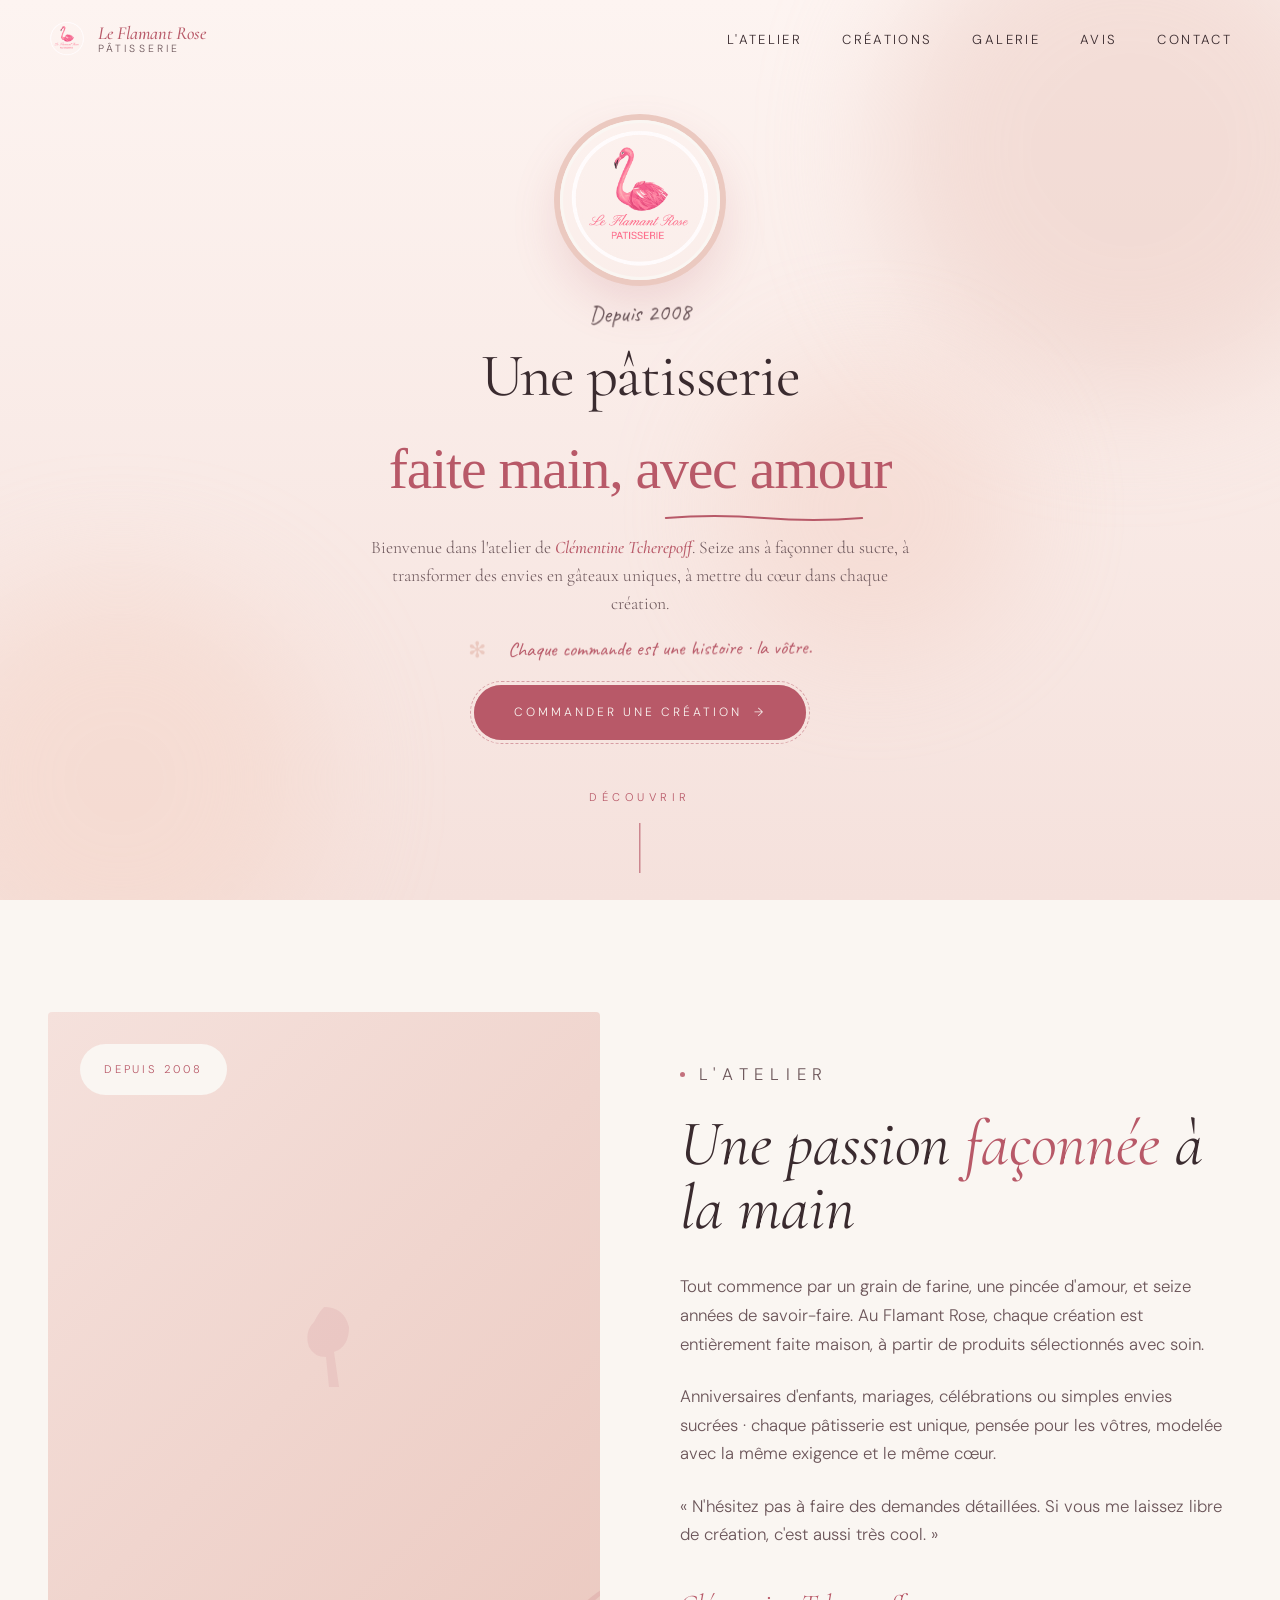
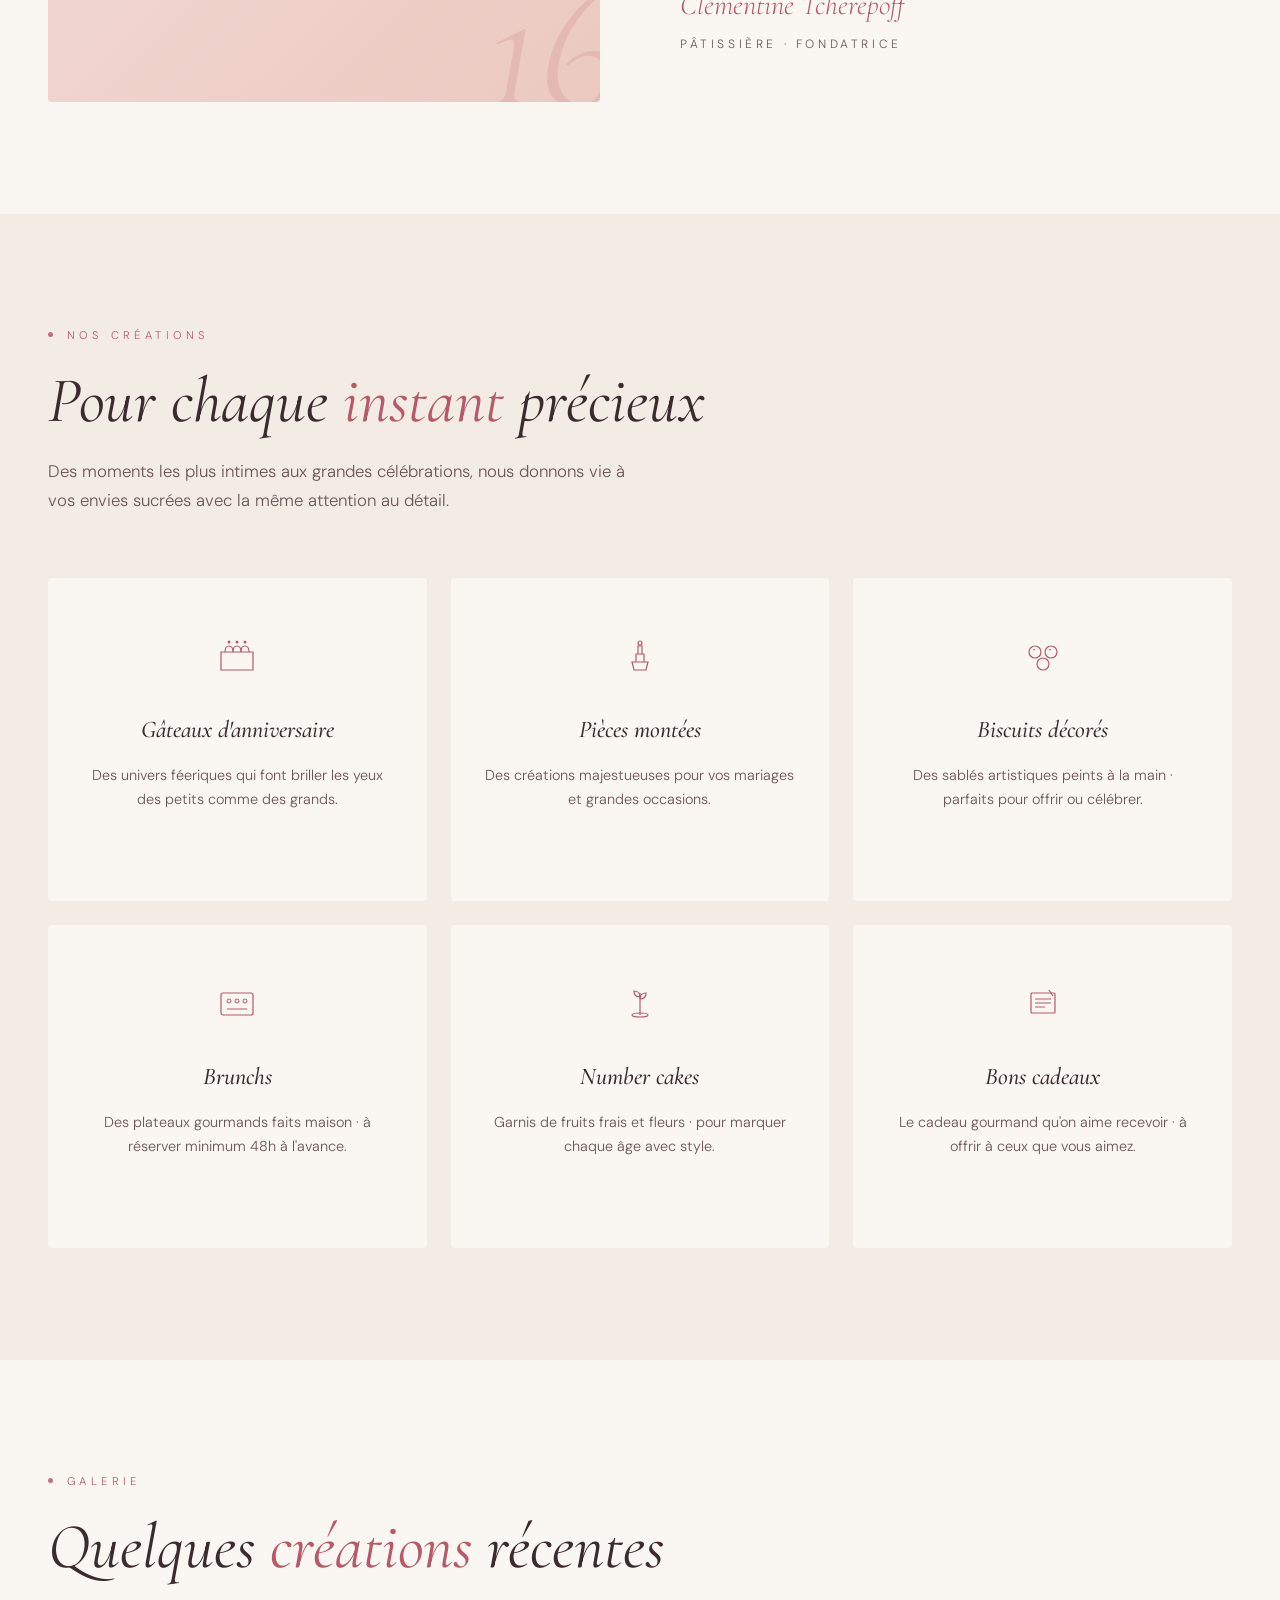
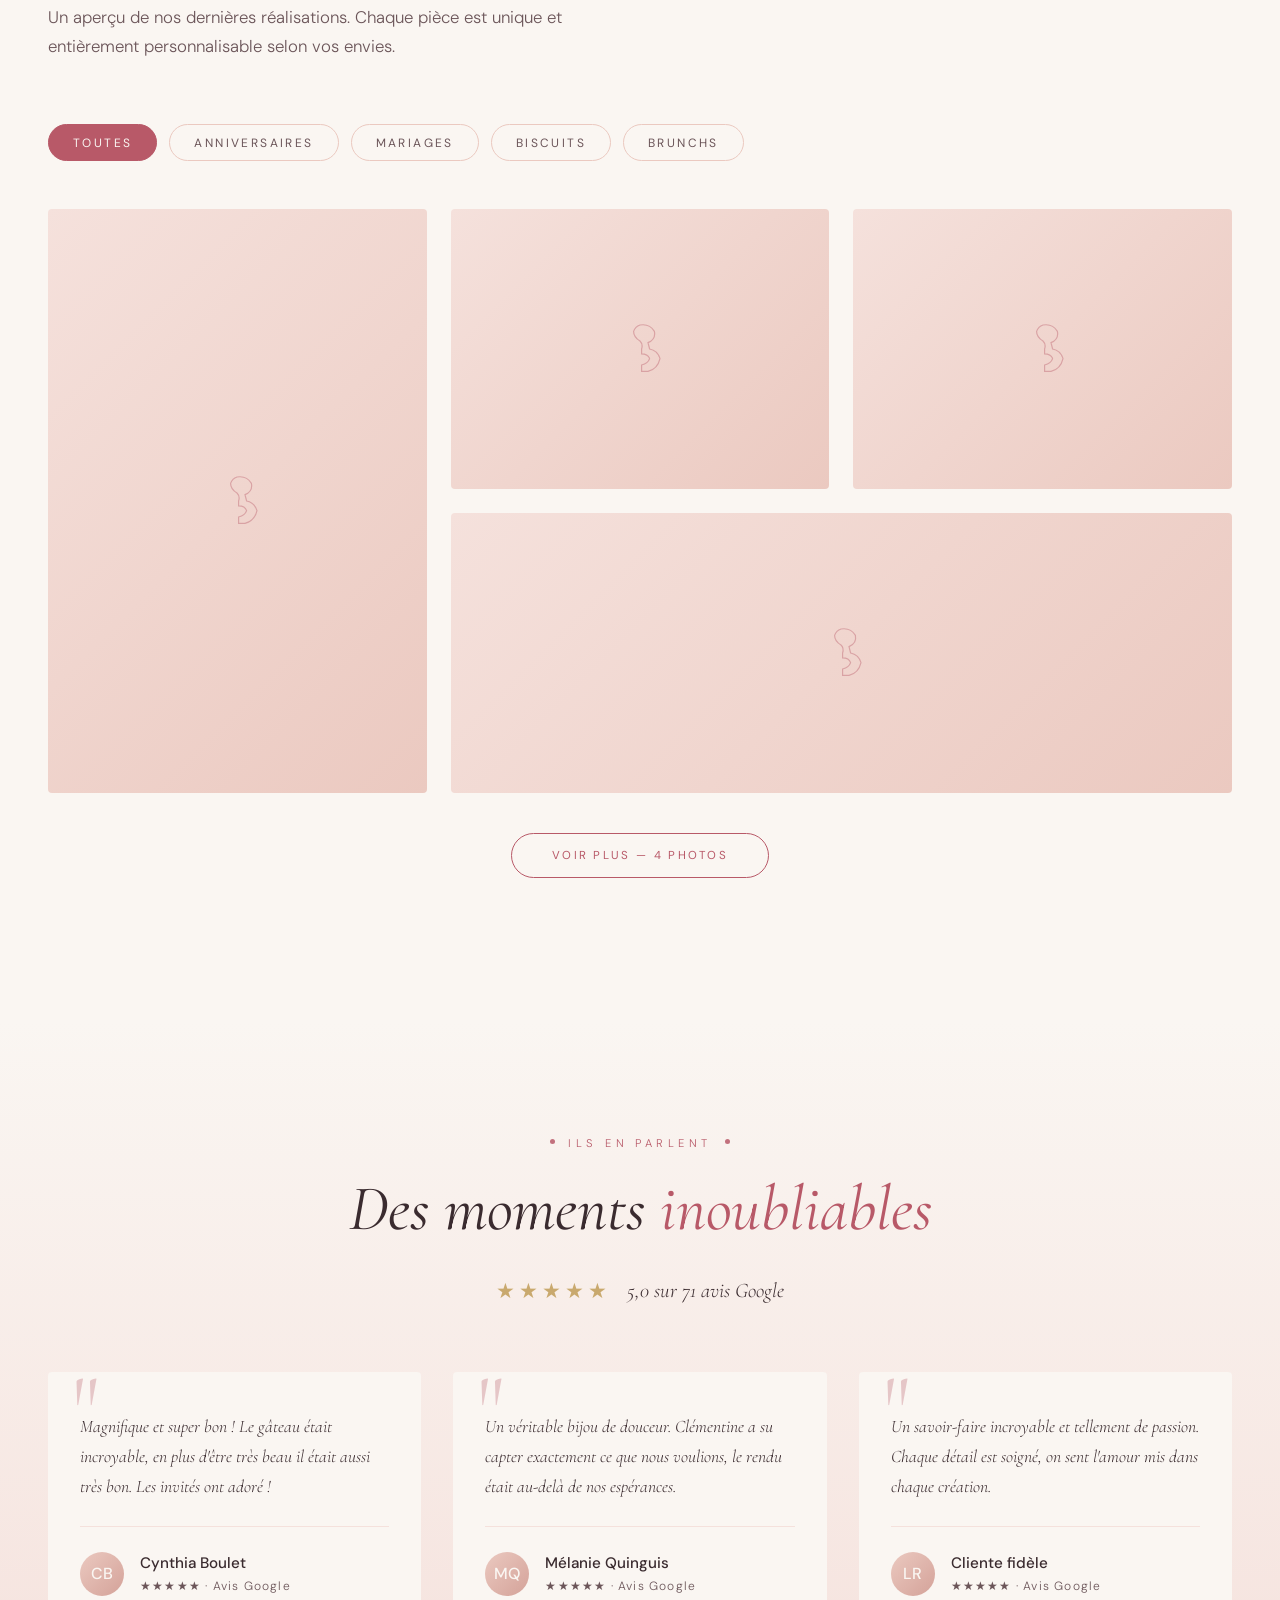
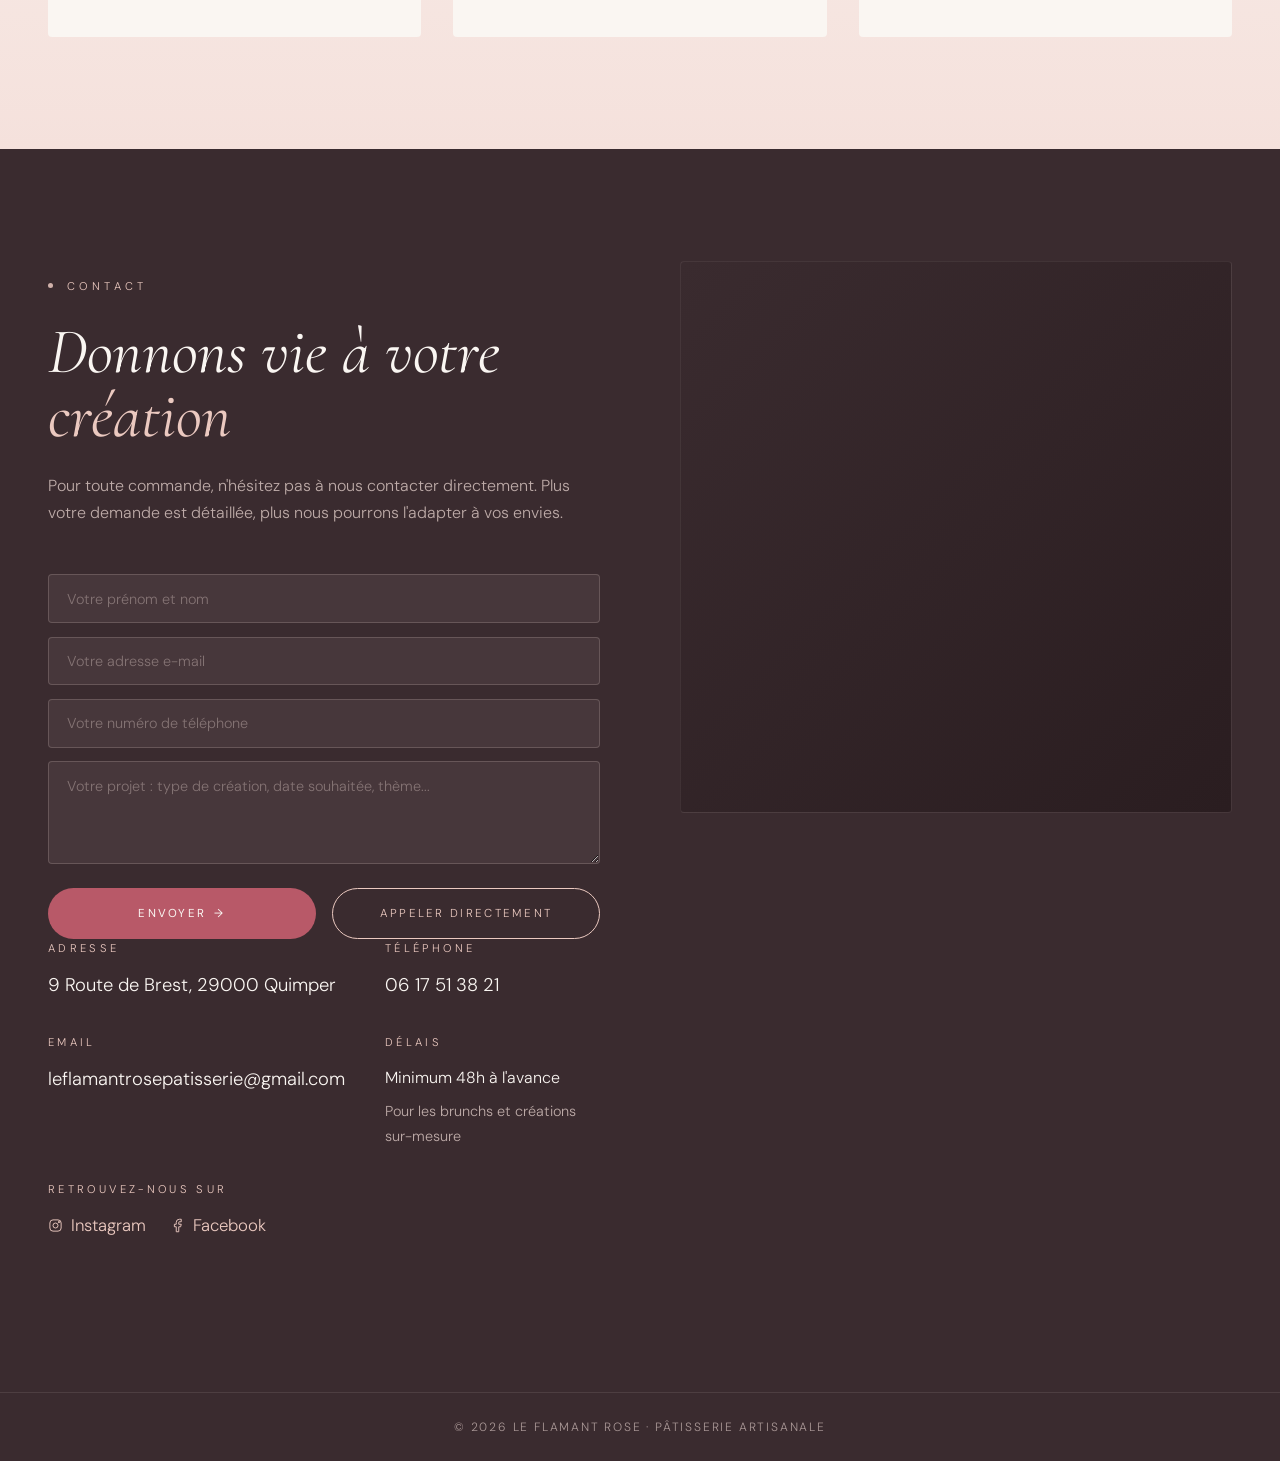
==== index.html @ 76fc54d2 "4 améliorations : back to top, gallery voir plus, contact form en premier, burger fluide - Bouton ba" ====
<!DOCTYPE html>
<html lang="fr">
<head>
  <meta charset="UTF-8">
  <meta name="viewport" content="width=device-width, initial-scale=1.0">
  <meta name="description" content="Le Flamant Rose · Pâtisserie artisanale à Quimper. Gâteaux personnalisés, pièces montées, biscuits et brunchs faits maison par Clémentine Tcherepoff, depuis 2008.">
  <title>Le Flamant Rose · Pâtisserie artisanale à Quimper</title>

  <link rel="preconnect" href="https://fonts.googleapis.com">
  <link rel="preconnect" href="https://fonts.gstatic.com" crossorigin>
  <link href="https://fonts.googleapis.com/css2?family=Cormorant+Garamond:ital,wght@0,400;0,500;0,600;1,400;1,500&family=Italiana&family=DM+Sans:wght@300;400;500&family=Caveat:wght@400;500;600&family=Homemade+Apple&display=swap" rel="stylesheet">

  <script src="https://identity.netlify.com/v1/netlify-identity-widget.js"></script>
  <link rel="stylesheet" href="style.css">
</head>
<body>

<!-- Header -->
<header id="header">
  <div class="logo-wrap">
    <img src="logo.png" alt="Le Flamant Rose" class="logo-mark">
    <div class="logo-text">
      <span class="name">Le Flamant Rose</span>
      <span class="sub">Pâtisserie</span>
    </div>
  </div>

  <div class="burger" id="burger" aria-label="Menu" role="button" tabindex="0">
    <span></span>
    <span></span>
    <span></span>
  </div>

  <nav id="nav">
    <ul>
      <li><a href="#about">L'Atelier</a></li>
      <li><a href="#specialties">Créations</a></li>
      <li><a href="#gallery">Galerie</a></li>
      <li><a href="#reviews">Avis</a></li>
      <li><a href="#contact">Contact</a></li>
    </ul>
  </nav>
</header>

<!-- Hero -->
<section class="hero">
  <div class="hero-bg">
    <div class="hero-shape shape-1"></div>
    <div class="hero-shape shape-2"></div>
    <div class="hero-shape shape-3"></div>
  </div>

  <div class="hero-content">
    <div class="hero-photo-wrap">
      <img src="logo.png" alt="Le Flamant Rose" class="hero-photo">
    </div>

    <div class="hero-date">Depuis 2008</div>

    <h1>
      <span class="first">Une pâtisserie</span>
      <span class="script">faite main, <span class="underline">avec amour</span></span>
    </h1>

    <p class="hero-desc">
      Bienvenue dans l'atelier de <em>Clémentine Tcherepoff</em>. Seize ans à façonner du sucre, à transformer des envies en gâteaux uniques, à mettre du cœur dans chaque création.
    </p>

    <p class="hero-note">Chaque commande est une histoire · la vôtre.</p>

    <a href="#contact" class="hero-cta">
      <span>Commander une création</span>
      <span class="arrow">→</span>
    </a>
  </div>

  <div class="hero-scroll">Découvrir</div>
</section>

<!-- About -->
<section class="about" id="about">
  <div class="container">
    <div class="about-grid">

      <div class="about-visual reveal reveal-left" id="about-visual">
        <div class="about-badge">Depuis 2008</div>
      </div>

      <div class="about-content reveal reveal-right">
        <p class="section-tag">L'Atelier</p>
        <h2 class="section-title">Une passion <span class="accent">façonnée</span> à la main</h2>

        <p>Tout commence par un grain de farine, une pincée d'amour, et seize années de savoir-faire. Au Flamant Rose, chaque création est entièrement faite maison, à partir de produits sélectionnés avec soin.</p>

        <p>Anniversaires d'enfants, mariages, célébrations ou simples envies sucrées · chaque pâtisserie est unique, pensée pour les vôtres, modelée avec la même exigence et le même cœur.</p>

        <p>« N'hésitez pas à faire des demandes détaillées. Si vous me laissez libre de création, c'est aussi très cool. »</p>

        <div class="signature">Clémentine Tcherepoff</div>
        <div class="role">Pâtissière · Fondatrice</div>
      </div>

    </div>
  </div>
</section>

<!-- Specialties -->
<section class="specialties" id="specialties">
  <div class="container">
    <p class="section-tag">Nos créations</p>
    <h2 class="section-title">Pour chaque <span class="accent">instant</span> précieux</h2>
    <p class="section-intro">Des moments les plus intimes aux grandes célébrations, nous donnons vie à vos envies sucrées avec la même attention au détail.</p>

    <div class="specialties-grid">

      <div class="specialty reveal" data-gallery-filter="anniversaire">
        <div class="specialty-icon">
          <svg width="48" height="48" viewBox="0 0 48 48" fill="none" aria-hidden="true">
            <path d="M8 20 L8 38 L40 38 L40 20 Z" stroke="currentColor" stroke-width="1.2"/>
            <path d="M12 20 Q12 14 16 14 Q20 14 20 20" stroke="currentColor" stroke-width="1.2" fill="none"/>
            <path d="M20 20 Q20 14 24 14 Q28 14 28 20" stroke="currentColor" stroke-width="1.2" fill="none"/>
            <path d="M28 20 Q28 14 32 14 Q36 14 36 20" stroke="currentColor" stroke-width="1.2" fill="none"/>
            <circle cx="16" cy="10" r="1.5" fill="currentColor"/>
            <circle cx="24" cy="10" r="1.5" fill="currentColor"/>
            <circle cx="32" cy="10" r="1.5" fill="currentColor"/>
          </svg>
        </div>
        <h3>Gâteaux d'anniversaire</h3>
        <p>Des univers féeriques qui font briller les yeux des petits comme des grands.</p>
        <span class="specialty-cta">Voir les créations →</span>
      </div>

      <div class="specialty reveal" data-gallery-filter="mariage">
        <div class="specialty-icon">
          <svg width="48" height="48" viewBox="0 0 48 48" fill="none" aria-hidden="true">
            <path d="M18 38 L30 38 L32 30 L16 30 Z" stroke="currentColor" stroke-width="1.2"/>
            <path d="M20 30 L20 22 L28 22 L28 30" stroke="currentColor" stroke-width="1.2"/>
            <path d="M22 22 L22 14 L26 14 L26 22" stroke="currentColor" stroke-width="1.2"/>
            <circle cx="24" cy="11" r="2" stroke="currentColor" stroke-width="1.2"/>
          </svg>
        </div>
        <h3>Pièces montées</h3>
        <p>Des créations majestueuses pour vos mariages et grandes occasions.</p>
        <span class="specialty-cta">Voir les créations →</span>
      </div>

      <div class="specialty reveal" data-gallery-filter="biscuit">
        <div class="specialty-icon">
          <svg width="48" height="48" viewBox="0 0 48 48" fill="none" aria-hidden="true">
            <circle cx="16" cy="20" r="6" stroke="currentColor" stroke-width="1.2"/>
            <circle cx="32" cy="20" r="6" stroke="currentColor" stroke-width="1.2"/>
            <circle cx="24" cy="32" r="6" stroke="currentColor" stroke-width="1.2"/>
            <path d="M14 18 Q15 17 16 18" stroke="currentColor" stroke-width="1" fill="none"/>
            <path d="M30 18 Q31 17 32 18" stroke="currentColor" stroke-width="1" fill="none"/>
          </svg>
        </div>
        <h3>Biscuits décorés</h3>
        <p>Des sablés artistiques peints à la main · parfaits pour offrir ou célébrer.</p>
        <span class="specialty-cta">Voir les créations →</span>
      </div>

      <div class="specialty reveal" data-gallery-filter="brunch">
        <div class="specialty-icon">
          <svg width="48" height="48" viewBox="0 0 48 48" fill="none" aria-hidden="true">
            <rect x="8" y="14" width="32" height="22" rx="2" stroke="currentColor" stroke-width="1.2"/>
            <circle cx="16" cy="22" r="2" stroke="currentColor" stroke-width="1"/>
            <circle cx="24" cy="22" r="2" stroke="currentColor" stroke-width="1"/>
            <circle cx="32" cy="22" r="2" stroke="currentColor" stroke-width="1"/>
            <path d="M14 30 L34 30" stroke="currentColor" stroke-width="1"/>
          </svg>
        </div>
        <h3>Brunchs</h3>
        <p>Des plateaux gourmands faits maison · à réserver minimum 48h à l'avance.</p>
        <span class="specialty-cta">Voir les créations →</span>
      </div>

      <div class="specialty reveal" data-gallery-filter="anniversaire">
        <div class="specialty-icon">
          <svg width="48" height="48" viewBox="0 0 48 48" fill="none" aria-hidden="true">
            <path d="M24 36 L24 14" stroke="currentColor" stroke-width="1.2"/>
            <path d="M24 18 Q18 18 18 12 Q24 12 24 18" stroke="currentColor" stroke-width="1.2" fill="none"/>
            <path d="M24 20 Q30 20 30 14 Q24 14 24 20" stroke="currentColor" stroke-width="1.2" fill="none"/>
            <ellipse cx="24" cy="36" rx="8" ry="2" stroke="currentColor" stroke-width="1.2"/>
          </svg>
        </div>
        <h3>Number cakes</h3>
        <p>Garnis de fruits frais et fleurs · pour marquer chaque âge avec style.</p>
        <span class="specialty-cta">Voir les créations →</span>
      </div>

      <div class="specialty reveal" data-gallery-filter="contact">
        <div class="specialty-icon">
          <svg width="48" height="48" viewBox="0 0 48 48" fill="none" aria-hidden="true">
            <rect x="12" y="14" width="24" height="20" rx="1" stroke="currentColor" stroke-width="1.2"/>
            <path d="M16 20 L32 20" stroke="currentColor" stroke-width="1"/>
            <path d="M16 24 L32 24" stroke="currentColor" stroke-width="1"/>
            <path d="M16 28 L26 28" stroke="currentColor" stroke-width="1"/>
            <path d="M30 11 L34 17" stroke="currentColor" stroke-width="1.2"/>
          </svg>
        </div>
        <h3>Bons cadeaux</h3>
        <p>Le cadeau gourmand qu'on aime recevoir · à offrir à ceux que vous aimez.</p>
        <span class="specialty-cta">Commander →</span>
      </div>

    </div>
  </div>
</section>

<!-- Gallery -->
<section class="gallery" id="gallery">
  <div class="container">
    <p class="section-tag">Galerie</p>
    <h2 class="section-title">Quelques <span class="accent">créations</span> récentes</h2>
    <p class="section-intro">Un aperçu de nos dernières réalisations. Chaque pièce est unique et entièrement personnalisable selon vos envies.</p>

    <div class="gallery-filters">
      <button class="filter-btn active" data-filter="all">Toutes</button>
      <button class="filter-btn" data-filter="anniversaire">Anniversaires</button>
      <button class="filter-btn" data-filter="mariage">Mariages</button>
      <button class="filter-btn" data-filter="biscuit">Biscuits</button>
      <button class="filter-btn" data-filter="brunch">Brunchs</button>
    </div>

    <div class="gallery-grid"></div>
  </div>
</section>

<!-- Reviews -->
<section class="reviews" id="reviews">
  <div class="container">

    <div class="reviews-header">
      <p class="section-tag">Ils en parlent</p>
      <h2 class="section-title">Des moments <span class="accent">inoubliables</span></h2>
      <div class="reviews-rating">
        <span class="stars" aria-label="5 étoiles">★★★★★</span>
        <span class="rating-text">5,0 sur 71 avis Google</span>
      </div>
    </div>

    <div class="reviews-grid">

      <div class="review reveal">
        <p class="review-text">Magnifique et super bon ! Le gâteau était incroyable, en plus d'être très beau il était aussi très bon. Les invités ont adoré !</p>
        <div class="review-author">
          <div class="author-avatar">CB</div>
          <div class="author-info">
            <div class="name">Cynthia Boulet</div>
            <div class="meta">★★★★★ · Avis Google</div>
          </div>
        </div>
      </div>

      <div class="review reveal">
        <p class="review-text">Un véritable bijou de douceur. Clémentine a su capter exactement ce que nous voulions, le rendu était au-delà de nos espérances.</p>
        <div class="review-author">
          <div class="author-avatar">MQ</div>
          <div class="author-info">
            <div class="name">Mélanie Quinguis</div>
            <div class="meta">★★★★★ · Avis Google</div>
          </div>
        </div>
      </div>

      <div class="review reveal">
        <p class="review-text">Un savoir-faire incroyable et tellement de passion. Chaque détail est soigné, on sent l'amour mis dans chaque création.</p>
        <div class="review-author">
          <div class="author-avatar">LR</div>
          <div class="author-info">
            <div class="name">Cliente fidèle</div>
            <div class="meta">★★★★★ · Avis Google</div>
          </div>
        </div>
      </div>

    </div>
  </div>
</section>

<!-- Contact -->
<section class="contact" id="contact">
  <div class="container">
    <div class="contact-grid">

      <div class="contact-info reveal reveal-left">
        <p class="section-tag">Contact</p>
        <h2 class="section-title">Donnons vie à votre <span class="accent">création</span></h2>
        <p class="contact-intro">Pour toute commande, n'hésitez pas à nous contacter directement. Plus votre demande est détaillée, plus nous pourrons l'adapter à vos envies.</p>

        <form name="contact" method="POST" data-netlify="true" netlify-honeypot="bot-field" class="contact-form">
          <input type="hidden" name="form-name" value="contact">
          <input type="hidden" name="bot-field">
          <div class="form-group">
            <input type="text" name="nom" placeholder="Votre prénom et nom" required>
          </div>
          <div class="form-group">
            <input type="email" name="email" placeholder="Votre adresse e-mail" required>
          </div>
          <div class="form-group">
            <input type="tel" name="telephone" placeholder="Votre numéro de téléphone">
          </div>
          <div class="form-group">
            <textarea name="message" placeholder="Votre projet : type de création, date souhaitée, thème..." rows="4" required></textarea>
          </div>
          <div class="form-actions">
            <button type="submit" class="form-submit">Envoyer <span>→</span></button>
            <a href="tel:+33617513821" class="form-link-btn">Appeler directement</a>
          </div>
        </form>

        <div class="contact-blocks-grid">

          <div class="contact-block">
            <div class="contact-label">Adresse</div>
            <a href="https://maps.google.com/?q=9+Rte+de+Brest,+29000+Quimper" class="contact-value" target="_blank" rel="noopener">9 Route de Brest, 29000 Quimper</a>
          </div>

          <div class="contact-block">
            <div class="contact-label">Téléphone</div>
            <a href="tel:+33617513821" class="contact-value">06 17 51 38 21</a>
          </div>

          <div class="contact-block">
            <div class="contact-label">Email</div>
            <a href="mailto:leflamantrosepatisserie@gmail.com" class="contact-value">leflamantrosepatisserie@gmail.com</a>
          </div>

          <div class="contact-block">
            <div class="contact-label">Délais</div>
            <div class="contact-value contact-value-small">Minimum 48h à l'avance</div>
            <p class="contact-meta">Pour les brunchs et créations sur-mesure</p>
          </div>

          <div class="contact-block contact-block-full">
            <div class="contact-label">Retrouvez-nous sur</div>
            <div class="contact-social-links">
              <a href="https://instagram.com/leflamantrosepatisserie" target="_blank" rel="noopener" class="contact-social-link">
                <svg width="15" height="15" viewBox="0 0 24 24" fill="none" stroke="currentColor" stroke-width="1.5" aria-hidden="true"><rect x="3" y="3" width="18" height="18" rx="5"/><circle cx="12" cy="12" r="4"/><circle cx="17.5" cy="6.5" r="1" fill="currentColor"/></svg>
                Instagram
              </a>
              <a href="#" class="contact-social-link">
                <svg width="15" height="15" viewBox="0 0 24 24" fill="none" stroke="currentColor" stroke-width="1.5" aria-hidden="true"><path d="M18 2h-3a5 5 0 0 0-5 5v3H7v4h3v8h4v-8h3l1-4h-4V7a1 1 0 0 1 1-1h3z"/></svg>
                Facebook
              </a>
            </div>
          </div>

        </div>
      </div>

      <div class="contact-map reveal reveal-right">
        <iframe
          id="map"
          src="https://maps.google.com/maps?q=9+Route+de+Brest,+29000+Quimper,+France&z=16&output=embed"
          allowfullscreen
          loading="lazy"
          referrerpolicy="no-referrer-when-downgrade"
          title="Le Flamant Rose · 9 Route de Brest, Quimper">
        </iframe>
      </div>

    </div>
  </div>
</section>

<!-- Footer -->
<footer>
  <div class="footer-content">
    <span class="footer-credit">© 2026 Le Flamant Rose · Pâtisserie artisanale</span>
  </div>
</footer>

<button class="back-to-top" id="backToTop" aria-label="Retour en haut">
  <svg width="16" height="16" viewBox="0 0 16 16" fill="none" aria-hidden="true">
    <path d="M8 12V4M4 7.5L8 3.5L12 7.5" stroke="currentColor" stroke-width="1.5" stroke-linecap="round" stroke-linejoin="round"/>
  </svg>
</button>

<script src="script.js"></script>

</body>
</html>
---- style.css ----
/* ==========================================================================
   Le Flamant Rose — Styles
   ========================================================================== */


/* Reset & Base
   ========================================================================== */
*,
*::before,
*::after {
  box-sizing: border-box;
  margin: 0;
  padding: 0;
}

html {
  scroll-behavior: smooth;
  overflow-x: hidden;
}

body {
  font-family: 'DM Sans', sans-serif;
  color: var(--ink);
  background: var(--cream);
  line-height: 1.7;
  font-weight: 300;
  overflow-x: hidden;
}

img {
  max-width: 100%;
  display: block;
}

a {
  color: inherit;
  text-decoration: none;
}

button {
  font-family: inherit;
  cursor: pointer;
  border: none;
  background: none;
}


/* Palette
   ========================================================================== */
:root {
  --rose-pale: #f5e1dc;
  --rose-poudre: #ebc9c0;
  --rose-mid: #d4a299;
  --rose-deep: #c97b89;
  --rose-framboise: #b85968;
  --cream: #faf6f2;
  --cream-warm: #f3ece4;
  --ink: #3a2b2f;
  --ink-soft: #6b5559;
  --gold: #c9a96e;
}


/* Header & Navigation
   ========================================================================== */
header {
  position: fixed;
  top: 0;
  left: 0;
  right: 0;
  z-index: 100;
  padding: 1.25rem 3rem;
  display: flex;
  justify-content: space-between;
  align-items: center;
  transition: background 0.4s ease, padding 0.4s ease, box-shadow 0.4s ease;
}

header.scrolled {
  background: rgba(250, 246, 242, 0.92);
  backdrop-filter: blur(12px);
  -webkit-backdrop-filter: blur(12px);
  padding: 0.75rem 3rem;
  box-shadow: 0 1px 0 rgba(184, 89, 104, 0.08);
}

.logo-wrap {
  display: flex;
  align-items: center;
  gap: 0.75rem;
}

.logo-mark {
  width: 38px;
  height: 38px;
}

.logo-text {
  display: flex;
  flex-direction: column;
  line-height: 1;
}

.logo-text .name {
  font-family: 'Cormorant Garamond', serif;
  font-style: italic;
  font-weight: 500;
  font-size: 1.15rem;
  color: var(--rose-framboise);
}

.logo-text .sub {
  font-size: 0.65rem;
  letter-spacing: 0.3em;
  color: var(--ink-soft);
  margin-top: 2px;
  text-transform: uppercase;
}

nav ul {
  list-style: none;
  display: flex;
  gap: 2.5rem;
}

nav a {
  font-size: 0.82rem;
  letter-spacing: 0.18em;
  text-transform: uppercase;
  color: var(--ink);
  position: relative;
  padding: 0.5rem 0;
  transition: color 0.3s;
}

/* Wavy underline on hover */
nav a::after {
  content: '';
  position: absolute;
  bottom: -2px;
  left: 0;
  right: 0;
  height: 8px;
  background: url("data:image/svg+xml,%3Csvg xmlns='http://www.w3.org/2000/svg' width='80' height='8' viewBox='0 0 80 8' preserveAspectRatio='none'%3E%3Cpath d='M2 4 Q20 1 40 4 T78 4' stroke='%23b85968' stroke-width='1.5' fill='none' stroke-linecap='round' vector-effect='non-scaling-stroke'/%3E%3C/svg%3E") center/100% 100% no-repeat;
  opacity: 0;
  transform: scaleX(0);
  transform-origin: left;
  transition: all 0.4s ease;
}

nav a:hover {
  color: var(--rose-framboise);
}

nav a:hover::after {
  opacity: 1;
  transform: scaleX(1);
}

/* Mobile burger */
.burger {
  display: none;
  flex-direction: column;
  gap: 5px;
  cursor: pointer;
  z-index: 101;
}

.burger span {
  width: 24px;
  height: 1.5px;
  background: var(--ink);
  transition: 0.3s;
}

.burger.active span:nth-child(1) {
  transform: rotate(45deg) translate(5px, 5px);
}

.burger.active span:nth-child(2) {
  opacity: 0;
}

.burger.active span:nth-child(3) {
  transform: rotate(-45deg) translate(5px, -5px);
}


/* Hero
   ========================================================================== */
.hero {
  min-height: 100vh;
  position: relative;
  display: flex;
  align-items: center;
  justify-content: center;
  overflow: hidden;
  background: linear-gradient(180deg, #fdf4f1 0%, #f5e1dc 100%);
  padding: 90px 1.5rem 130px;
}

.hero-bg {
  position: absolute;
  inset: 0;
  overflow: hidden;
}

.hero-shape {
  position: absolute;
  border-radius: 50%;
  filter: blur(60px);
  opacity: 0.5;
}

.shape-1 {
  width: 500px;
  height: 500px;
  background: #ebc9c0;
  top: -100px;
  right: -100px;
  animation: float 18s ease-in-out infinite;
}

.shape-2 {
  width: 400px;
  height: 400px;
  background: #f5d5c8;
  bottom: -80px;
  left: -80px;
  animation: float 22s ease-in-out infinite reverse;
}

.shape-3 {
  width: 300px;
  height: 300px;
  background: #f0c4b5;
  top: 40%;
  right: 20%;
  opacity: 0.3;
  animation: float 25s ease-in-out infinite;
}

@keyframes float {
  0%, 100% { transform: translate(0, 0) scale(1); }
  50% { transform: translate(30px, -40px) scale(1.05); }
}

.hero-content {
  position: relative;
  z-index: 2;
  text-align: center;
  max-width: 880px;
}

.hero-photo-wrap {
  margin-bottom: clamp(0.75rem, 1.5vh, 1.25rem);
  opacity: 0;
  animation: fadeIn 1s 0.1s forwards;
}

.hero-photo {
  width: 160px;
  height: 160px;
  border-radius: 50%;
  object-fit: cover;
  margin: 0 auto;
  border: 3px solid var(--cream);
  box-shadow: 0 0 0 6px var(--rose-poudre), 0 20px 50px rgba(184, 89, 104, 0.2);
}

.hero-date {
  font-family: 'Caveat', cursive;
  font-size: 1.5rem;
  color: var(--ink-soft);
  margin-bottom: clamp(0.4rem, 1vh, 0.75rem);
  transform: rotate(-2deg);
  display: inline-block;
  opacity: 0;
  animation: fadeIn 1s 0.3s forwards;
}

.hero h1 {
  font-family: 'Cormorant Garamond', serif;
  font-weight: 400;
  font-size: clamp(2.4rem, 5vw, 3.8rem);
  line-height: 1.1;
  letter-spacing: -0.02em;
  color: var(--ink);
  margin-bottom: clamp(0.75rem, 2vh, 1.5rem);
  position: relative;
}

.hero h1 .first {
  display: block;
  opacity: 0;
  animation: fadeRise 1.2s 0.5s cubic-bezier(0.16, 1, 0.3, 1) forwards;
}

.hero h1 .script {
  display: block;
  font-family: 'Homemade Apple', cursive;
  color: var(--rose-framboise);
  font-size: 0.95em;
  margin-top: clamp(0.5rem, 1.5vh, 1.1rem);
  line-height: 1.6;
  opacity: 0;
  animation: fadeRise 1.2s 0.8s cubic-bezier(0.16, 1, 0.3, 1) forwards;
}

.hero h1 .underline {
  position: relative;
  display: inline-block;
}

/* Hand-drawn wavy underline */
.hero h1 .underline::after {
  content: '';
  position: absolute;
  left: 0;
  right: 0;
  bottom: -8px;
  height: 12px;
  background: url("data:image/svg+xml,%3Csvg xmlns='http://www.w3.org/2000/svg' width='200' height='12' viewBox='0 0 200 12'%3E%3Cpath d='M2 6 Q50 2 100 6 T198 6' stroke='%23b85968' stroke-width='2' fill='none' stroke-linecap='round'/%3E%3C/svg%3E") center/100% 100% no-repeat;
  transform: scaleX(0);
  transform-origin: left;
  animation: drawLine 1.5s 1.6s cubic-bezier(0.65, 0, 0.35, 1) forwards;
}

@keyframes fadeRise {
  from { opacity: 0; transform: translateY(20px); }
  to { opacity: 1; transform: translateY(0); }
}

@keyframes fadeIn {
  to { opacity: 1; }
}

@keyframes drawLine {
  to { transform: scaleX(1); }
}

.hero-desc {
  font-family: 'Cormorant Garamond', serif;
  font-size: 1.1rem;
  line-height: 1.6;
  color: var(--ink-soft);
  max-width: 540px;
  margin: 0 auto clamp(0.75rem, 2vh, 1.5rem);
  opacity: 0;
  animation: fadeIn 1s 1.2s forwards;
}

.hero-desc em {
  font-style: italic;
  color: var(--rose-framboise);
  font-weight: 500;
}

.hero-note {
  font-family: 'Caveat', cursive;
  font-size: 1.25rem;
  color: var(--rose-framboise);
  line-height: 1.3;
  width: fit-content;
  margin: 0 auto clamp(1rem, 2.5vh, 2rem);
  transform: rotate(-0.5deg);
  display: block;
  position: relative;
  padding-left: 2.5rem;
  opacity: 0;
  animation: fadeIn 1s 1.4s forwards;
}

.hero-note::before {
  content: '✻';
  position: absolute;
  left: 0;
  top: 50%;
  transform: translateY(-50%);
  color: var(--rose-poudre);
  font-size: 1.4rem;
}

.hero-cta {
  display: inline-flex;
  align-items: center;
  gap: 0.75rem;
  padding: 1.1rem 2.5rem;
  background: var(--rose-framboise);
  color: var(--cream);
  font-size: 0.75rem;
  letter-spacing: 0.25em;
  text-transform: uppercase;
  border-radius: 100px;
  transition: all 0.4s ease;
  position: relative;
  opacity: 0;
  animation: fadeIn 1s 1.6s forwards;
}

.hero-cta::before {
  content: '';
  position: absolute;
  inset: -4px;
  border: 1px dashed var(--rose-framboise);
  border-radius: 100px;
  opacity: 0.5;
}

.hero-cta:hover {
  background: var(--ink);
  transform: translateY(-2px);
  box-shadow: 0 12px 30px rgba(184, 89, 104, 0.25);
}

.hero-cta .arrow {
  transition: transform 0.3s;
}

.hero-cta:hover .arrow {
  transform: translateX(4px);
}

/* Scroll indicator */
.hero-scroll {
  position: absolute;
  bottom: clamp(1.5rem, 3vh, 2.5rem);
  left: 50%;
  transform: translateX(-50%);
  font-size: 0.7rem;
  letter-spacing: 0.4em;
  text-transform: uppercase;
  color: var(--rose-framboise);
  opacity: 0;
  animation: fadeIn 1s 1.9s forwards;
  text-align: center;
}

.hero-scroll::after {
  content: '';
  display: block;
  width: 1px;
  height: 50px;
  background: var(--rose-framboise);
  margin: 1rem auto 0;
  animation: scrollLine 2.5s 2.2s ease-in-out infinite;
  transform-origin: top;
}

@keyframes scrollLine {
  0%, 100% { transform: scaleY(0.4); opacity: 0.4; }
  50% { transform: scaleY(1); opacity: 1; }
}


/* Sections — base
   ========================================================================== */
section {
  padding: 7rem 3rem;
  position: relative;
}

.container {
  max-width: 1240px;
  margin: 0 auto;
}

.section-tag {
  font-size: 0.7rem;
  letter-spacing: 0.4em;
  text-transform: uppercase;
  color: var(--rose-framboise);
  margin-bottom: 1.5rem;
}

.section-tag::before {
  content: '';
  display: inline-block;
  width: 5px;
  height: 5px;
  border-radius: 50%;
  background: var(--rose-framboise);
  vertical-align: 0.2em;
  margin-right: 0.85rem;
  opacity: 0.85;
}

.section-title {
  font-family: 'Cormorant Garamond', serif;
  font-style: italic;
  font-weight: 400;
  font-size: clamp(2.5rem, 5vw, 4.5rem);
  line-height: 1;
  color: var(--ink);
  margin-bottom: 1.5rem;
}

.section-title .accent {
  color: var(--rose-framboise);
}

.section-intro {
  font-size: 1.05rem;
  color: var(--ink-soft);
  max-width: 600px;
  margin-bottom: 4rem;
}


/* About
   ========================================================================== */
.about {
  background: var(--cream);
}

.about-grid {
  display: grid;
  grid-template-columns: 1fr 1fr;
  gap: 5rem;
  align-items: center;
}

.about-visual {
  position: relative;
  aspect-ratio: 4/5;
  background: linear-gradient(135deg, var(--rose-pale), var(--rose-poudre));
  border-radius: 4px;
  overflow: hidden;
}

.about-visual::before {
  content: '';
  position: absolute;
  inset: 0;
  background: url("data:image/svg+xml,%3Csvg xmlns='http://www.w3.org/2000/svg' width='200' height='200' viewBox='0 0 200 200'%3E%3Cpath d='M100 50 Q120 50 125 70 Q125 90 110 95 L115 130 L105 130 L102 100 Q90 100 85 90 Q80 75 90 65 Q95 55 100 50 Z' fill='%23c97b89' opacity='0.15'/%3E%3C/svg%3E") center/200px no-repeat;
}

.about-visual::after {
  content: '16';
  position: absolute;
  bottom: -20px;
  right: -20px;
  font-family: 'Cormorant Garamond', serif;
  font-style: italic;
  font-size: 12rem;
  color: var(--rose-framboise);
  opacity: 0.15;
  line-height: 0.8;
}

.about-photo {
  position: absolute;
  inset: 0;
  width: 100%;
  height: 100%;
  object-fit: cover;
  object-position: center top;
  border-radius: 4px;
}

.about-badge {
  position: absolute;
  top: 2rem;
  left: 2rem;
  background: var(--cream);
  padding: 1rem 1.5rem;
  border-radius: 100px;
  font-size: 0.7rem;
  letter-spacing: 0.25em;
  text-transform: uppercase;
  color: var(--rose-framboise);
}

.about-content h2 {
  margin-bottom: 2rem;
}

.about-content p {
  color: var(--ink-soft);
  margin-bottom: 1.5rem;
  font-size: 1.05rem;
}

.about-content .signature {
  margin-top: 2rem;
  font-family: 'Cormorant Garamond', serif;
  font-style: italic;
  font-size: 1.8rem;
  color: var(--rose-framboise);
}

.about-content .role {
  font-size: 0.75rem;
  letter-spacing: 0.3em;
  text-transform: uppercase;
  color: var(--ink-soft);
  margin-top: 0.25rem;
}


/* Specialties
   ========================================================================== */
.specialties {
  background: var(--cream-warm);
}

.specialties-grid {
  display: grid;
  grid-template-columns: repeat(3, 1fr);
  gap: 1.5rem;
  margin-top: 3rem;
}

.specialty {
  background: var(--cream);
  padding: 3rem 2rem;
  border-radius: 4px;
  text-align: center;
  transition: all 0.5s ease;
  cursor: pointer;
  position: relative;
  overflow: hidden;
}

.specialty::before {
  content: '';
  position: absolute;
  inset: 0;
  background: linear-gradient(180deg, transparent 0%, var(--rose-pale) 100%);
  opacity: 0;
  transition: opacity 0.5s;
}

.specialty:hover {
  transform: translateY(-8px);
  box-shadow: 0 20px 50px rgba(184, 89, 104, 0.12);
}

.specialty:hover::before {
  opacity: 0.4;
}

.specialty > * {
  position: relative;
  z-index: 1;
}

.specialty-icon {
  width: 60px;
  height: 60px;
  margin: 0 auto 1.5rem;
  display: flex;
  align-items: center;
  justify-content: center;
  color: var(--rose-framboise);
  transition: transform 0.5s;
}

.specialty:hover .specialty-icon {
  transform: scale(1.15) rotate(-5deg);
}

.specialty h3 {
  font-family: 'Cormorant Garamond', serif;
  font-style: italic;
  font-weight: 500;
  font-size: 1.5rem;
  color: var(--ink);
  margin-bottom: 0.75rem;
}

.specialty p {
  font-size: 0.9rem;
  color: var(--ink-soft);
}

.specialty-cta {
  display: inline-block;
  margin-top: 1.25rem;
  font-size: 0.7rem;
  letter-spacing: 0.2em;
  text-transform: uppercase;
  color: var(--rose-framboise);
  opacity: 0;
  transform: translateY(6px);
  transition: opacity 0.3s, transform 0.3s;
}

.specialty:hover .specialty-cta {
  opacity: 1;
  transform: translateY(0);
}


/* Gallery
   ========================================================================== */
.gallery {
  background: var(--cream);
  padding-bottom: 9rem;
}

.gallery-filters {
  display: flex;
  flex-wrap: wrap;
  gap: 0.75rem;
  margin-bottom: 3rem;
}

.filter-btn {
  padding: 0.6rem 1.5rem;
  font-size: 0.75rem;
  letter-spacing: 0.2em;
  text-transform: uppercase;
  border-radius: 100px;
  border: 1px solid var(--rose-poudre);
  color: var(--ink-soft);
  transition: all 0.3s;
}

.filter-btn:hover {
  color: var(--rose-framboise);
  border-color: var(--rose-framboise);
}

.filter-btn.active {
  background: var(--rose-framboise);
  color: var(--cream);
  border-color: var(--rose-framboise);
}

.gallery-grid {
  display: grid;
  grid-template-columns: repeat(3, 1fr);
  grid-auto-rows: 280px;
  gap: 1.5rem;
}

.gallery-item {
  position: relative;
  border-radius: 4px;
  overflow: hidden;
  background: linear-gradient(135deg, var(--rose-pale), var(--rose-poudre));
  transition: all 0.6s cubic-bezier(0.25, 0.46, 0.45, 0.94);
  cursor: pointer;
  opacity: 0;
  transform: translateY(40px);
}

.gallery-item.tall { grid-row: span 2; }
.gallery-item.wide { grid-column: span 2; }

.gallery-item.visible {
  opacity: 1;
  transform: translateY(0);
}

.gallery-item::before {
  content: '';
  position: absolute;
  inset: 0;
  background: linear-gradient(180deg, transparent 50%, rgba(58, 43, 47, 0.7) 100%);
  opacity: 0;
  transition: opacity 0.4s;
  z-index: 2;
}

.gallery-item:hover::before {
  opacity: 1;
}

.gallery-item:hover {
  transform: translateY(-4px);
  box-shadow: 0 20px 40px rgba(184, 89, 104, 0.18);
}

.gallery-placeholder {
  position: absolute;
  inset: 0;
  display: flex;
  align-items: center;
  justify-content: center;
  color: var(--rose-framboise);
  opacity: 0.4;
}

.gallery-item-label {
  position: absolute;
  bottom: 1.5rem;
  left: 1.5rem;
  right: 1.5rem;
  color: var(--cream);
  opacity: 0;
  transform: translateY(20px);
  transition: all 0.4s 0.1s;
  z-index: 3;
}

.gallery-item:hover .gallery-item-label {
  opacity: 1;
  transform: translateY(0);
}

.gallery-item-label .category {
  font-size: 0.65rem;
  letter-spacing: 0.3em;
  text-transform: uppercase;
  opacity: 0.85;
  margin-bottom: 0.25rem;
}

.gallery-item-label .title {
  font-family: 'Cormorant Garamond', serif;
  font-style: italic;
  font-size: 1.3rem;
}


/* Reviews
   ========================================================================== */
.reviews {
  background: linear-gradient(180deg, var(--cream) 0%, var(--rose-pale) 100%);
}

.reviews-header {
  text-align: center;
  margin-bottom: 4rem;
}

.reviews-header .section-tag::before {
  margin-right: 0.85rem;
}

.reviews-header .section-tag::after {
  content: '';
  display: inline-block;
  width: 5px;
  height: 5px;
  border-radius: 50%;
  background: var(--rose-framboise);
  vertical-align: 0.2em;
  margin-left: 0.85rem;
  opacity: 0.85;
}

.reviews-rating {
  display: flex;
  align-items: center;
  justify-content: center;
  gap: 1rem;
  margin-top: 2rem;
}

.stars {
  color: var(--gold);
  font-size: 1.3rem;
  letter-spacing: 0.2em;
}

.rating-text {
  font-family: 'Cormorant Garamond', serif;
  font-style: italic;
  font-size: 1.3rem;
  color: var(--ink);
}

.reviews-grid {
  display: grid;
  grid-template-columns: repeat(3, 1fr);
  gap: 2rem;
}

.review {
  background: var(--cream);
  padding: 2.5rem 2rem;
  border-radius: 4px;
  position: relative;
  transition: all 0.4s;
}

.review:hover {
  transform: translateY(-6px);
  box-shadow: 0 20px 40px rgba(184, 89, 104, 0.12);
}

.review::before {
  content: '"';
  position: absolute;
  top: -10px;
  left: 1.5rem;
  font-family: 'Cormorant Garamond', serif;
  font-size: 6rem;
  color: var(--rose-framboise);
  line-height: 1;
  opacity: 0.3;
}

.review-text {
  font-family: 'Cormorant Garamond', serif;
  font-style: italic;
  font-size: 1.1rem;
  color: var(--ink);
  margin-bottom: 1.5rem;
  position: relative;
  z-index: 1;
}

.review-author {
  display: flex;
  align-items: center;
  gap: 1rem;
  padding-top: 1.5rem;
  border-top: 1px solid var(--rose-pale);
}

.author-avatar {
  width: 44px;
  height: 44px;
  border-radius: 50%;
  background: linear-gradient(135deg, var(--rose-poudre), var(--rose-mid));
  display: flex;
  align-items: center;
  justify-content: center;
  color: var(--cream);
  font-weight: 500;
  font-size: 1rem;
}

.author-info .name {
  font-weight: 500;
  color: var(--ink);
  font-size: 0.95rem;
}

.author-info .meta {
  font-size: 0.75rem;
  color: var(--ink-soft);
  letter-spacing: 0.1em;
}


/* Contact
   ========================================================================== */
.contact {
  background: var(--ink);
  color: var(--cream);
}

.contact .section-tag {
  color: var(--rose-poudre);
}

.contact .section-tag::before {
  background: var(--rose-poudre);
}

.contact .section-title {
  color: var(--cream);
}

.contact .section-title .accent {
  color: var(--rose-poudre);
}

.contact-grid {
  display: grid;
  grid-template-columns: 1fr 1fr;
  gap: 5rem;
  align-items: start;
}

.contact-info {
  padding-top: 1rem;
}

.contact-intro {
  margin: 1.5rem 0 3rem;
  color: rgba(245, 225, 220, 0.7);
  font-size: 1rem;
}

.contact-blocks-grid {
  display: grid;
  grid-template-columns: 1fr 1fr;
  column-gap: 2.5rem;
  row-gap: 2rem;
  margin-bottom: 2.5rem;
}

.contact-block {
  padding: 0;
}

.contact-block-full {
  grid-column: 1 / -1;
}

.contact-label {
  font-size: 0.7rem;
  letter-spacing: 0.3em;
  text-transform: uppercase;
  color: var(--rose-poudre);
  margin-bottom: 0.75rem;
}

.contact-value {
  font-family: 'DM Sans', sans-serif;
  font-weight: 300;
  font-size: 1.15rem;
  color: var(--cream);
  transition: color 0.3s;
}

.contact-value-small {
  font-size: 1rem;
}

a.contact-value:hover {
  color: var(--rose-poudre);
}

.contact-meta {
  font-size: 0.9rem;
  color: rgba(245, 225, 220, 0.7);
  margin-top: 0.5rem;
}

.contact-social-links {
  display: flex;
  gap: 1.5rem;
  margin-top: 0.25rem;
}

.contact-social-link {
  display: inline-flex;
  align-items: center;
  gap: 0.5rem;
  font-family: 'DM Sans', sans-serif;
  font-size: 1.05rem;
  font-weight: 300;
  color: var(--rose-poudre);
  transition: opacity 0.3s;
}

.contact-social-link:hover {
  opacity: 0.7;
}

.contact-map {
  aspect-ratio: 1;
  background: linear-gradient(135deg, var(--ink), #2a1d20);
  border-radius: 4px;
  position: relative;
  overflow: hidden;
  border: 1px solid rgba(245, 225, 220, 0.1);
}

#map {
  width: 100%;
  height: 100%;
  border: none;
  display: block;
}

.contact-form {
  margin-top: 2rem;
}

.form-group {
  margin-bottom: 0.85rem;
}

.form-group input,
.form-group textarea {
  width: 100%;
  background: rgba(245, 225, 220, 0.07);
  border: 1px solid rgba(245, 225, 220, 0.18);
  border-radius: 4px;
  padding: 0.9rem 1.1rem;
  color: var(--cream);
  font-family: 'DM Sans', sans-serif;
  font-weight: 300;
  font-size: 0.9rem;
  transition: border-color 0.3s;
  outline: none;
}

.form-group input::placeholder,
.form-group textarea::placeholder {
  color: rgba(245, 225, 220, 0.35);
}

.form-group input:focus,
.form-group textarea:focus {
  border-color: rgba(245, 225, 220, 0.5);
}

.form-group textarea {
  resize: vertical;
  min-height: 90px;
}

.form-actions {
  display: grid;
  grid-template-columns: 1fr 1fr;
  gap: 1rem;
  margin-top: 1rem;
}

.form-submit {
  display: inline-flex;
  align-items: center;
  justify-content: center;
  gap: 0.5rem;
  padding: 0.9rem 1.75rem;
  background: var(--rose-framboise);
  color: var(--cream);
  border-radius: 100px;
  font-family: 'DM Sans', sans-serif;
  font-size: 0.72rem;
  letter-spacing: 0.2em;
  text-transform: uppercase;
  cursor: pointer;
  border: 1.5px solid transparent;
  transition: all 0.3s;
}

.form-submit:hover {
  background: var(--rose-poudre);
  color: var(--ink);
}

.form-links {
  display: flex;
  gap: 1.25rem;
}

.form-link {
  font-size: 0.75rem;
  color: rgba(245, 225, 220, 0.5);
  letter-spacing: 0.05em;
  transition: color 0.3s;
}

.form-link:hover {
  color: var(--rose-poudre);
}

.form-link-btn {
  display: inline-flex;
  align-items: center;
  justify-content: center;
  padding: 0.9rem 1.75rem;
  border: 1.5px solid var(--rose-poudre);
  border-radius: 100px;
  color: var(--rose-poudre);
  font-family: 'DM Sans', sans-serif;
  font-size: 0.72rem;
  letter-spacing: 0.2em;
  text-transform: uppercase;
  transition: all 0.3s;
}

.form-link-btn:hover {
  background: var(--rose-poudre);
  color: var(--ink);
}

.form-success {
  font-family: 'Cormorant Garamond', serif;
  font-style: italic;
  font-size: 1.3rem;
  color: var(--rose-poudre);
  padding: 2rem 0;
}

.gallery-img {
  position: absolute;
  inset: 0;
  width: 100%;
  height: 100%;
  object-fit: cover;
}

.contact-cta-row {
  display: flex;
  gap: 1rem;
  margin-top: 1rem;
}

.cta-btn {
  display: inline-flex;
  align-items: center;
  gap: 0.6rem;
  padding: 1rem 1.75rem;
  border-radius: 100px;
  font-size: 0.7rem;
  letter-spacing: 0.25em;
  text-transform: uppercase;
  transition: all 0.3s;
}

.cta-primary {
  background: var(--rose-framboise);
  color: var(--cream);
}

.cta-primary:hover {
  background: var(--rose-poudre);
  color: var(--ink);
}

.cta-secondary {
  border: 1px solid rgba(245, 225, 220, 0.3);
  color: var(--cream);
}

.cta-secondary:hover {
  border-color: var(--rose-poudre);
  color: var(--rose-poudre);
}


/* Back to top
   ========================================================================== */
.back-to-top {
  position: fixed;
  bottom: 2rem;
  right: 2rem;
  width: 42px;
  height: 42px;
  border-radius: 50%;
  background: var(--ink);
  color: var(--rose-poudre);
  border: 1px solid rgba(245, 225, 220, 0.2);
  display: flex;
  align-items: center;
  justify-content: center;
  cursor: pointer;
  opacity: 0;
  transform: translateY(12px);
  transition: opacity 0.3s, transform 0.3s, background 0.3s;
  z-index: 200;
  pointer-events: none;
}

.back-to-top.visible {
  opacity: 1;
  transform: translateY(0);
  pointer-events: auto;
}

.back-to-top:hover {
  background: var(--rose-framboise);
  color: var(--cream);
  border-color: transparent;
}


/* Gallery voir plus
   ========================================================================== */
.gallery-more-btn {
  display: block;
  margin: 2.5rem auto 0;
  padding: 0.85rem 2.5rem;
  background: transparent;
  border: 1.5px solid var(--rose-framboise);
  border-radius: 100px;
  color: var(--rose-framboise);
  font-family: 'DM Sans', sans-serif;
  font-size: 0.72rem;
  letter-spacing: 0.2em;
  text-transform: uppercase;
  cursor: pointer;
  transition: all 0.3s;
}

.gallery-more-btn:hover {
  background: var(--rose-framboise);
  color: var(--cream);
}


/* Footer
   ========================================================================== */
footer {
  background: var(--ink);
  color: rgba(245, 225, 220, 0.6);
  padding: 1.5rem 2rem;
  text-align: center;
  border-top: 1px solid rgba(245, 225, 220, 0.1);
}

.footer-content {
  display: flex;
  justify-content: center;
  align-items: center;
  gap: 0.85rem;
}

.footer-sep {
  font-size: 0.5rem;
  opacity: 0.4;
  vertical-align: 0.15em;
}

.footer-social {
  display: flex;
  gap: 1.5rem;
}

.footer-social a {
  width: 40px;
  height: 40px;
  border-radius: 50%;
  border: 1px solid rgba(245, 225, 220, 0.2);
  display: flex;
  align-items: center;
  justify-content: center;
  transition: all 0.3s;
}

.footer-social a:hover {
  border-color: var(--rose-poudre);
  color: var(--rose-poudre);
  transform: translateY(-2px);
}

.footer-credit,
.footer-location {
  font-size: 0.75rem;
  letter-spacing: 0.15em;
  text-transform: uppercase;
}

.footer-location {
  font-size: 0.7rem;
  opacity: 0.5;
}


/* Scroll reveal animations
   ========================================================================== */
.reveal {
  opacity: 0;
  transform: translateY(40px);
  transition: opacity 1s ease, transform 1s cubic-bezier(0.25, 0.46, 0.45, 0.94);
}

.reveal.visible {
  opacity: 1;
  transform: translateY(0);
}

.reveal-left {
  transform: translateX(-40px);
}

.reveal-left.visible {
  transform: translateX(0);
}

.reveal-right {
  transform: translateX(40px);
}

.reveal-right.visible {
  transform: translateX(0);
}


/* Responsive
   ========================================================================== */
@media (max-width: 900px) {

  /* Header */
  header { padding: 1rem 1.5rem; }
  header.scrolled { padding: 0.75rem 1.5rem; }
  .burger { display: flex; }
  nav {
    position: fixed;
    top: 0; right: 0;
    width: 80%; max-width: 320px;
    height: 100vh;
    background: var(--cream);
    padding: 6rem 2rem 2rem;
    transform: translateX(100%);
    transition: transform 0.35s cubic-bezier(0.4, 0, 0.2, 1);
    box-shadow: -10px 0 30px rgba(0,0,0,0.1);
    will-change: transform;
  }
  nav.open { transform: translateX(0); }
  nav ul { flex-direction: column; gap: 1.5rem; }

  /* Sections */
  section { padding: 4rem 1.5rem; }

  /* Hero */
  .hero { padding: 80px 1.5rem 140px; }
  .hero-photo { width: 110px; height: 110px; }
  .hero-photo-wrap { margin-bottom: 0.75rem; }
  .hero-date { margin-bottom: 0.5rem; }
  .hero h1 { font-size: clamp(2rem, 7vw, 3rem); margin-bottom: 1rem; }
  .hero h1 .script { margin-top: 0.75rem; }
  .hero-desc { margin-bottom: 1rem; }
  .hero-note { margin-bottom: 1.25rem; }
  .hero-scroll { bottom: 1.5rem; }

  /* About */
  .about-grid {
    grid-template-columns: 1fr;
    gap: 2.5rem;
  }
  .about-visual { aspect-ratio: 4/3; }

  /* Specialties — 1 colonne, layout horizontal compact, hauteur fixe */
  .specialties-grid {
    grid-template-columns: 1fr;
    grid-auto-rows: 100px;
    gap: 0.6rem;
  }
  .specialty {
    display: grid;
    grid-template-columns: 36px 1fr;
    grid-template-rows: auto auto;
    column-gap: 1.25rem;
    row-gap: 1px;
    align-content: center;
    align-items: center;
    padding: 0 1.5rem;
    text-align: left;
    overflow: hidden;
  }
  .specialty-icon {
    grid-column: 1;
    grid-row: 1 / 3;
    width: 36px;
    height: 36px;
    margin: 0;
    align-self: center;
    justify-self: center;
  }
  .specialty-icon svg { width: 30px; height: 30px; }
  .specialty h3 {
    grid-column: 2;
    grid-row: 1;
    font-size: 1rem;
    margin-bottom: 0.05rem;
  }
  .specialty p {
    grid-column: 2;
    grid-row: 2;
    font-size: 0.78rem;
    line-height: 1.4;
    margin: 0;
  }
  .specialty-cta { display: none; }

  /* Gallery */
  .gallery-grid {
    grid-template-columns: repeat(2, 1fr);
    grid-auto-rows: 220px;
  }
  .gallery-item.wide { grid-column: span 2; }

  /* Reviews */
  .reviews-grid { grid-template-columns: 1fr; }

  /* Contact */
  .contact-grid {
    grid-template-columns: 1fr;
    gap: 3rem;
  }
  .contact-map { aspect-ratio: 4/3; }

}

@media (max-width: 560px) {

  /* Hero */
  .hero { padding: 70px 1.25rem 130px; }
  .hero-photo { width: 100px; height: 100px; }
  .hero-desc { font-size: 0.95rem; }
  .hero-note { font-size: 1.05rem; }

  /* Contact blocks — 1 colonne sur très petit écran */
  .contact-blocks-grid { grid-template-columns: 1fr; }

  /* Boutons formulaire — empilés */
  .form-actions { grid-template-columns: 1fr; }

  /* Galerie — 1 colonne */
  .gallery-grid { grid-template-columns: 1fr; }
  .gallery-item.wide,
  .gallery-item.tall {
    grid-column: span 1;
    grid-row: span 1;
  }

}
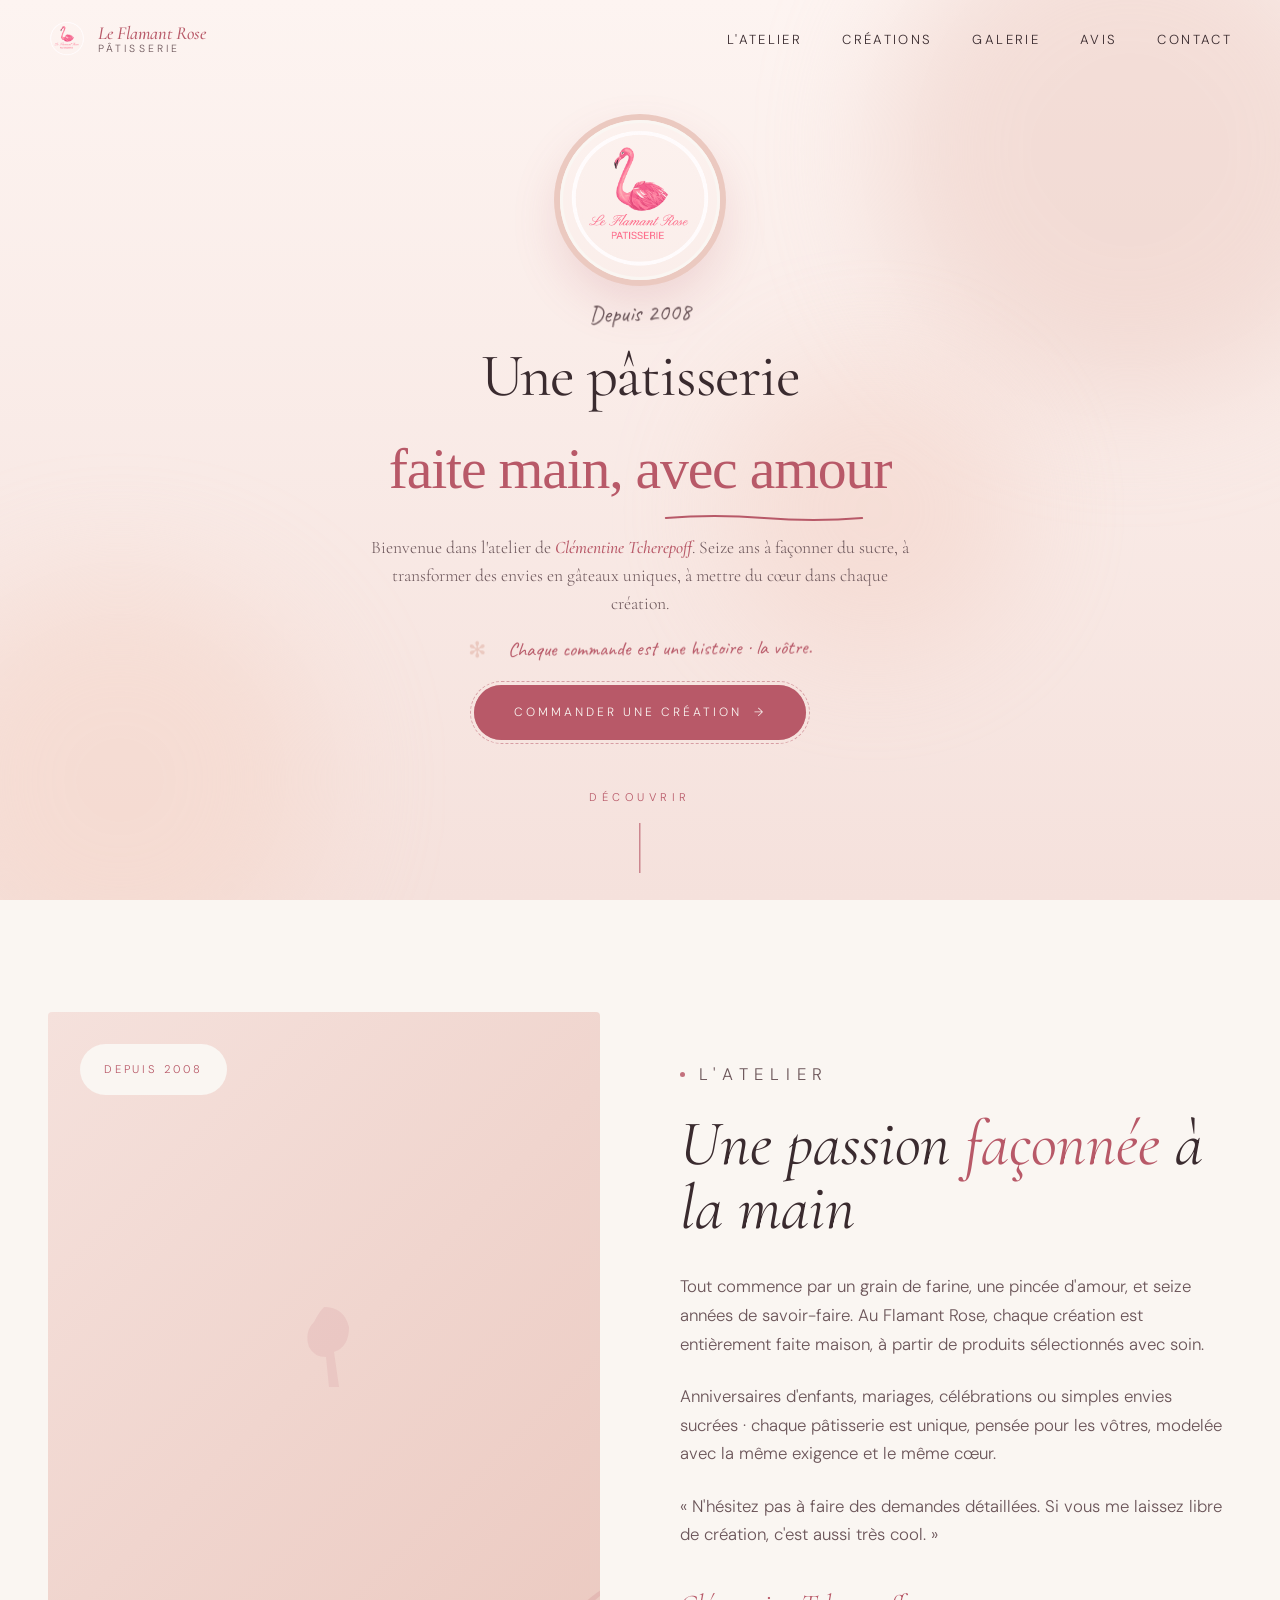
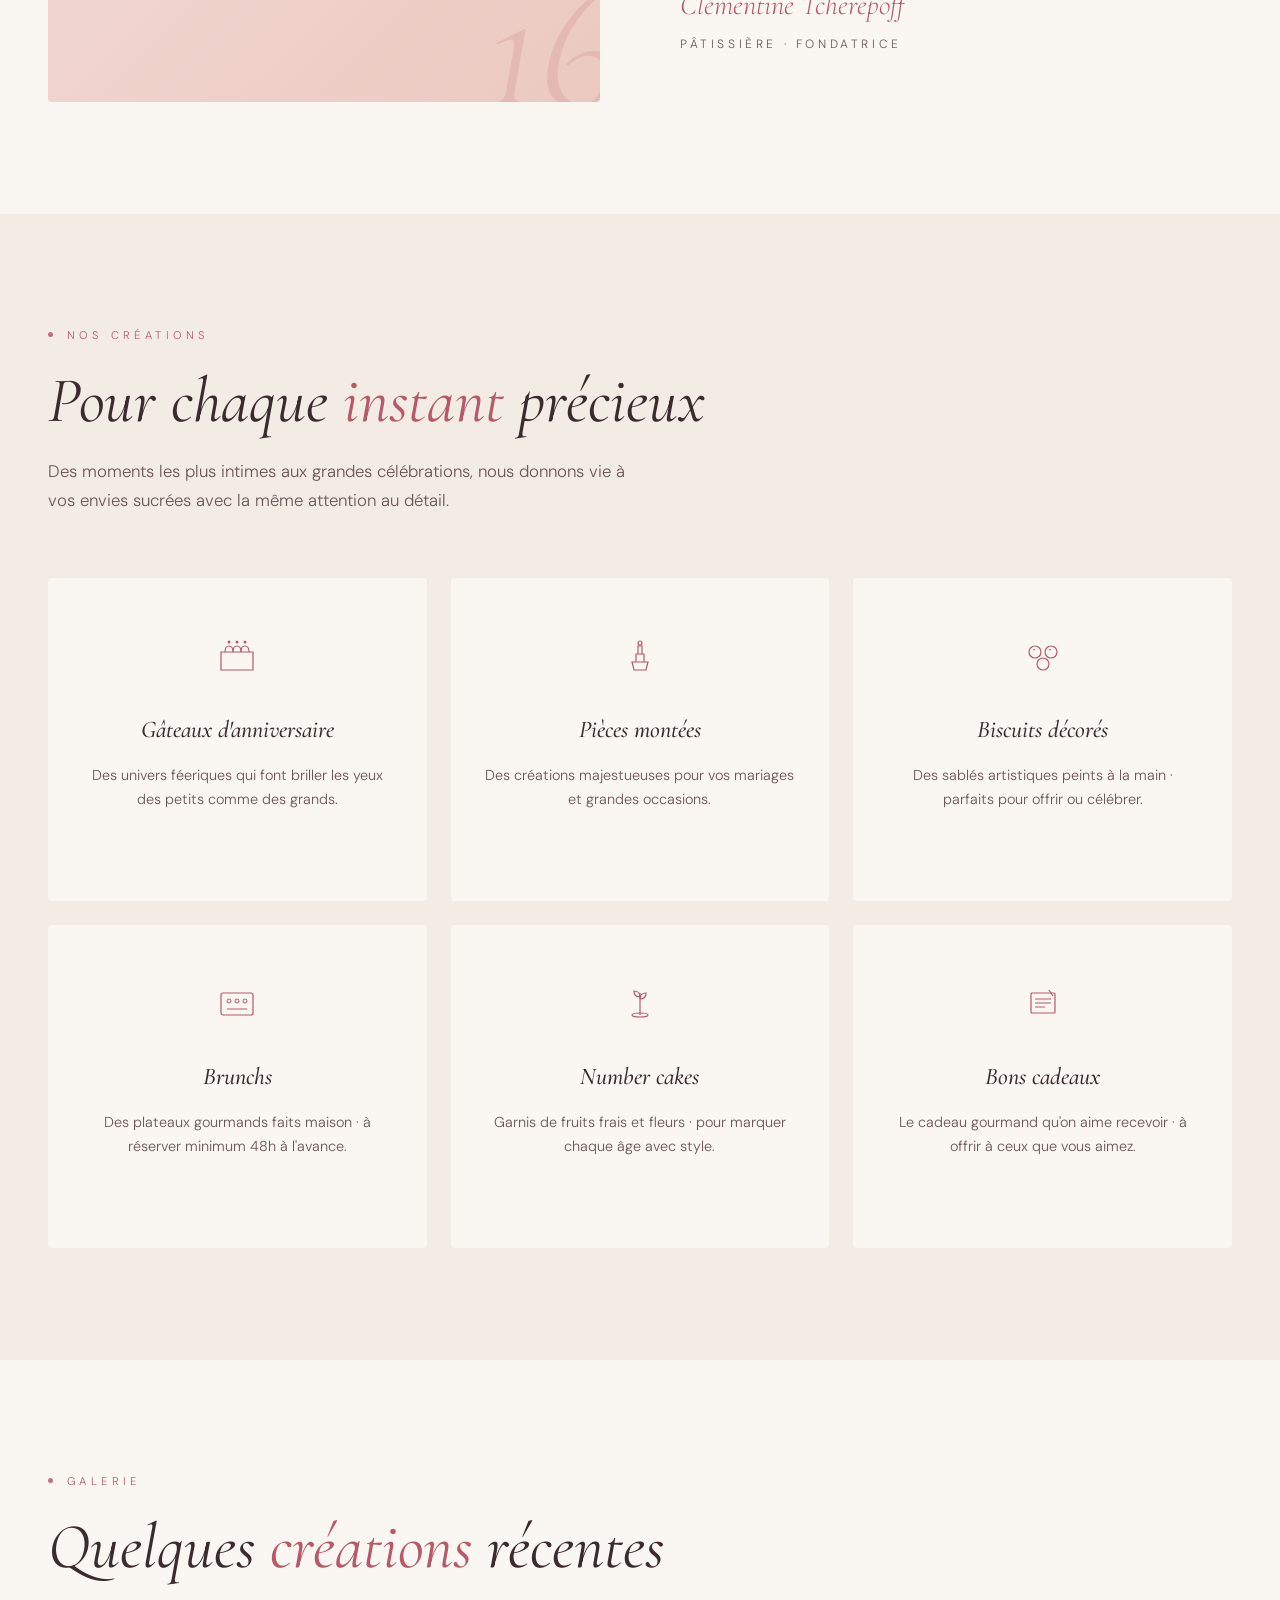
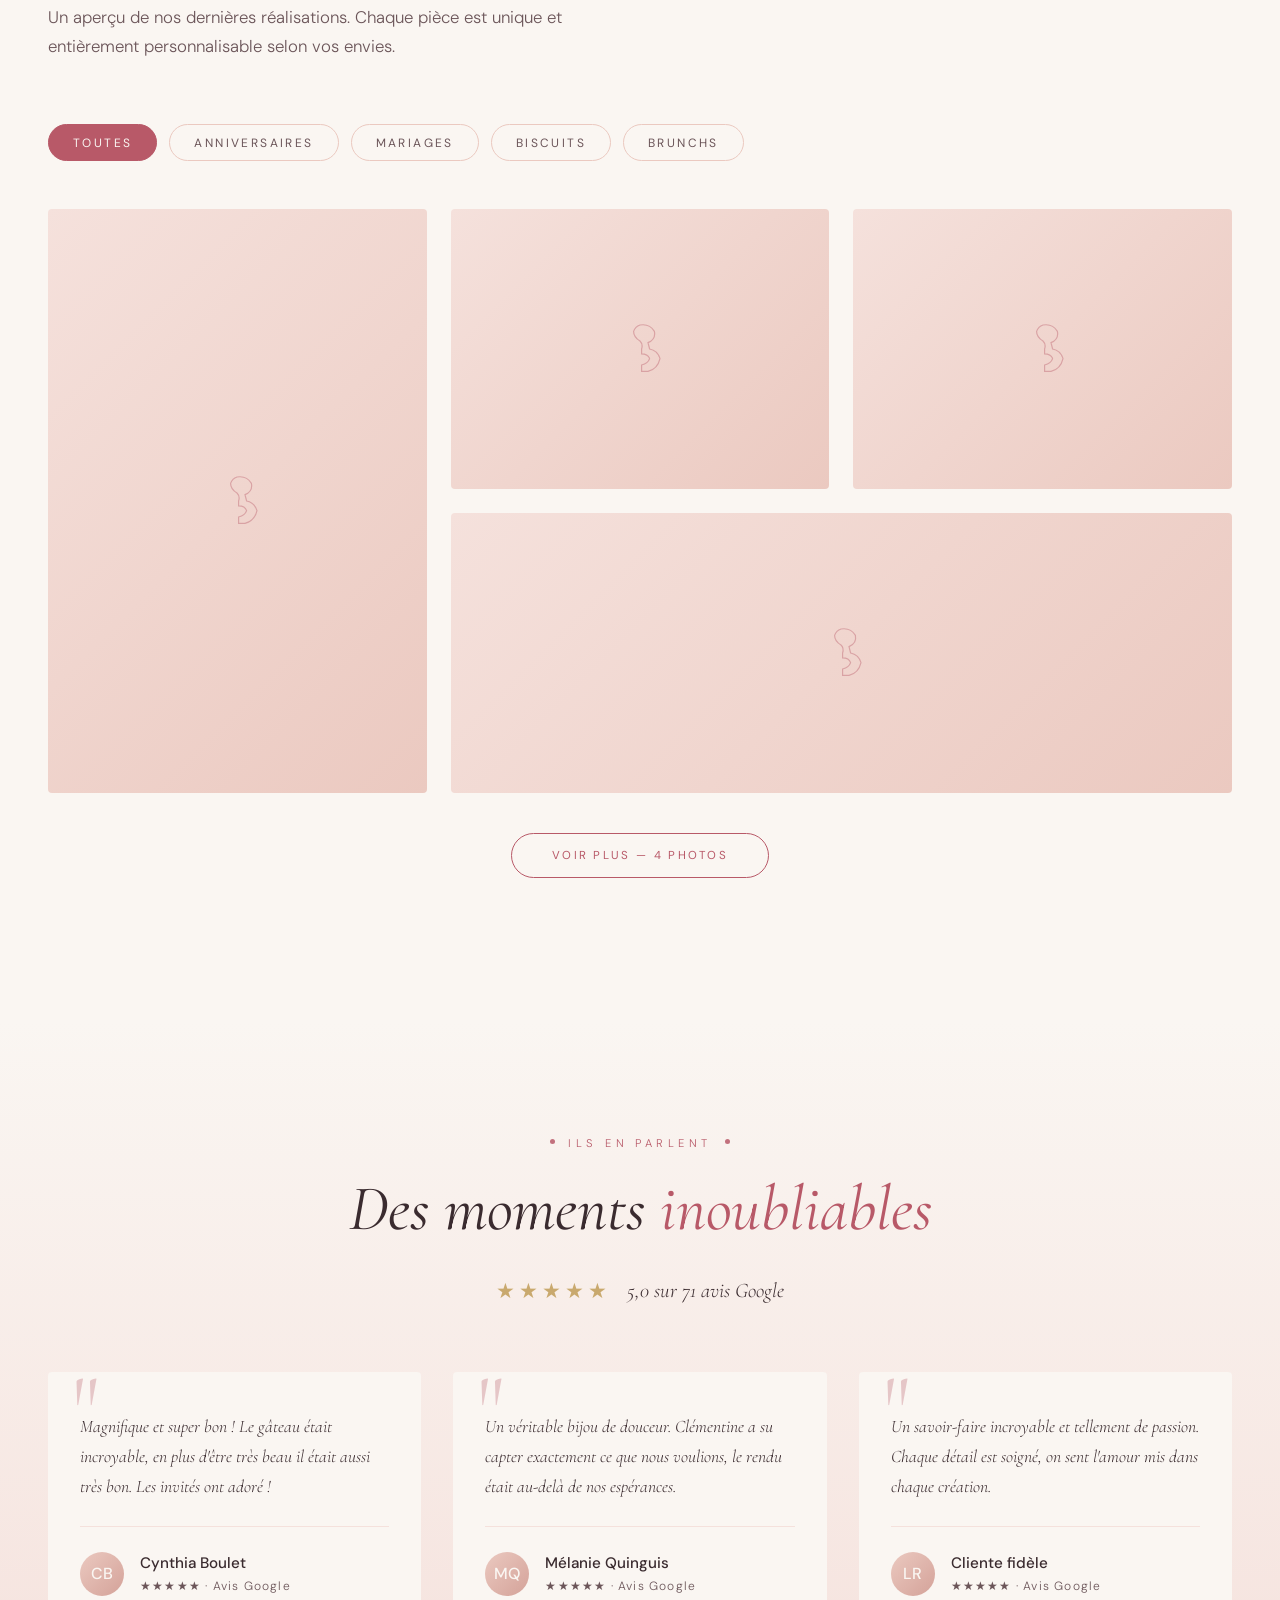
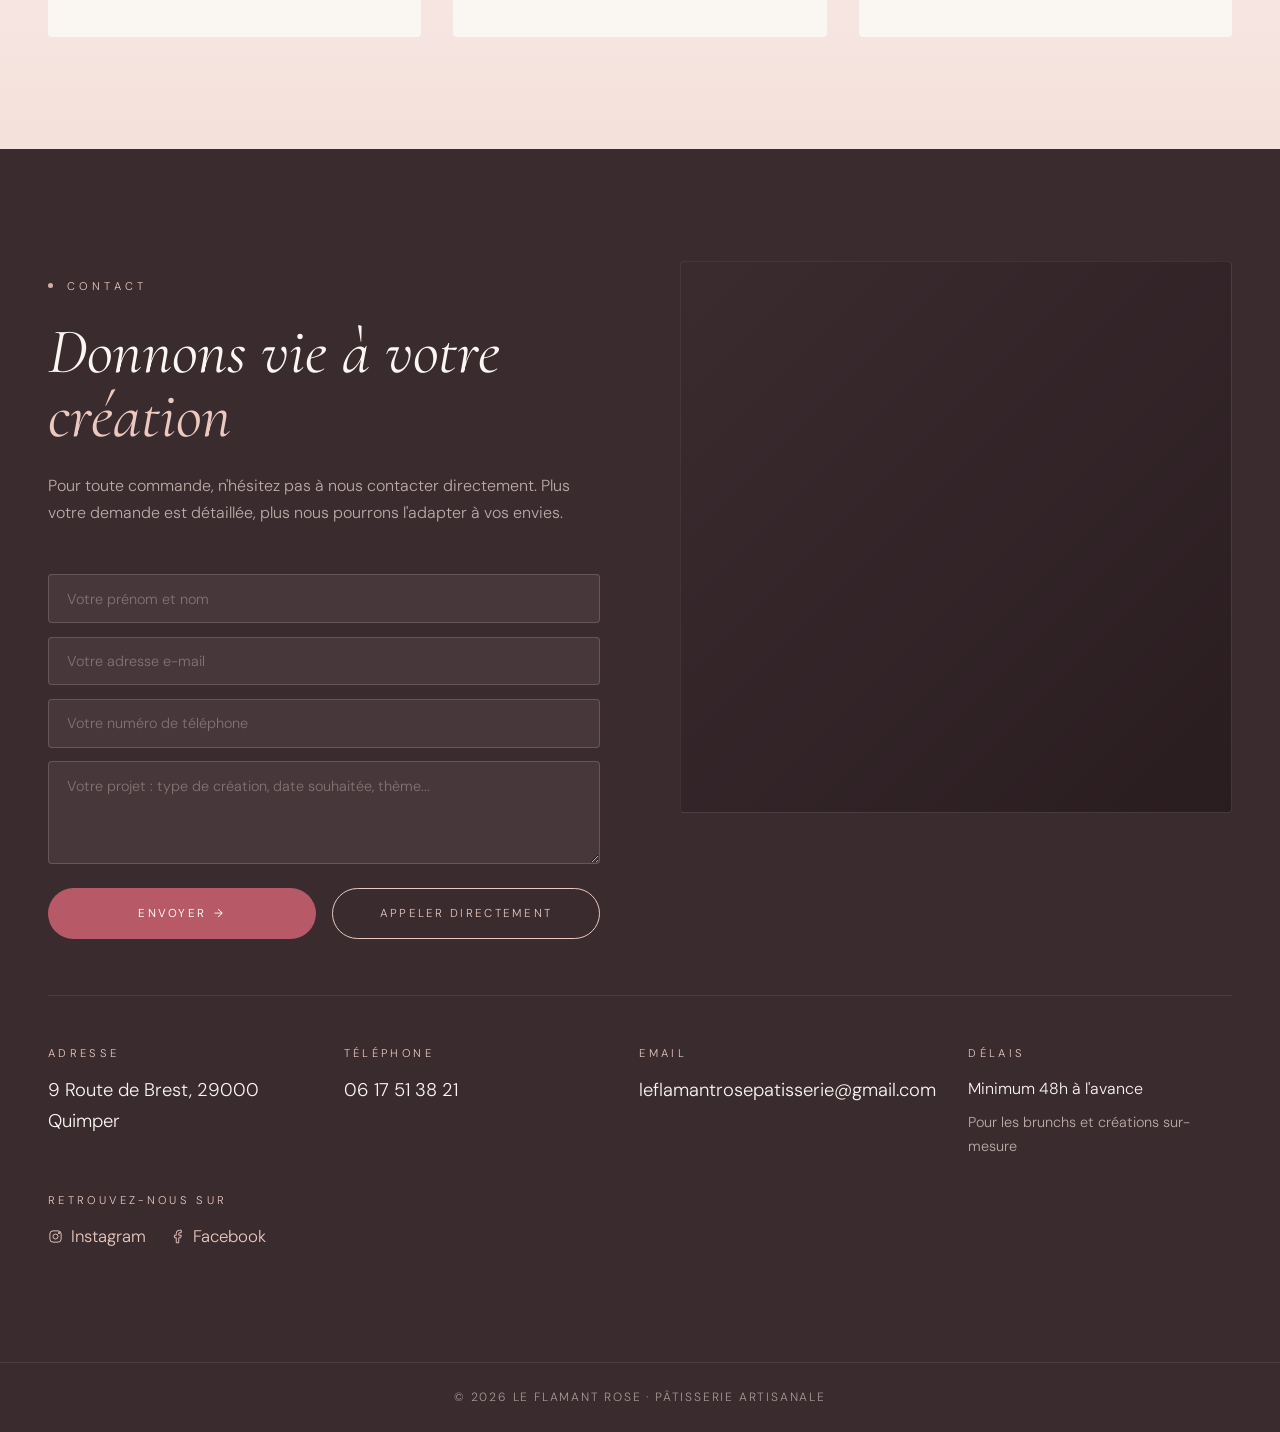
==== commit f65ad12f: "Infos contact déplacées sous le formulaire + carte, centrées pleine largeur 4 colonnes sur desktop, " ====
--- a/index.html
+++ b/index.html
@@ -308,45 +308,6 @@
             <a href="tel:+33617513821" class="form-link-btn">Appeler directement</a>
           </div>
         </form>
-
-        <div class="contact-blocks-grid">
-
-          <div class="contact-block">
-            <div class="contact-label">Adresse</div>
-            <a href="https://maps.google.com/?q=9+Rte+de+Brest,+29000+Quimper" class="contact-value" target="_blank" rel="noopener">9 Route de Brest, 29000 Quimper</a>
-          </div>
-
-          <div class="contact-block">
-            <div class="contact-label">Téléphone</div>
-            <a href="tel:+33617513821" class="contact-value">06 17 51 38 21</a>
-          </div>
-
-          <div class="contact-block">
-            <div class="contact-label">Email</div>
-            <a href="mailto:leflamantrosepatisserie@gmail.com" class="contact-value">leflamantrosepatisserie@gmail.com</a>
-          </div>
-
-          <div class="contact-block">
-            <div class="contact-label">Délais</div>
-            <div class="contact-value contact-value-small">Minimum 48h à l'avance</div>
-            <p class="contact-meta">Pour les brunchs et créations sur-mesure</p>
-          </div>
-
-          <div class="contact-block contact-block-full">
-            <div class="contact-label">Retrouvez-nous sur</div>
-            <div class="contact-social-links">
-              <a href="https://instagram.com/leflamantrosepatisserie" target="_blank" rel="noopener" class="contact-social-link">
-                <svg width="15" height="15" viewBox="0 0 24 24" fill="none" stroke="currentColor" stroke-width="1.5" aria-hidden="true"><rect x="3" y="3" width="18" height="18" rx="5"/><circle cx="12" cy="12" r="4"/><circle cx="17.5" cy="6.5" r="1" fill="currentColor"/></svg>
-                Instagram
-              </a>
-              <a href="#" class="contact-social-link">
-                <svg width="15" height="15" viewBox="0 0 24 24" fill="none" stroke="currentColor" stroke-width="1.5" aria-hidden="true"><path d="M18 2h-3a5 5 0 0 0-5 5v3H7v4h3v8h4v-8h3l1-4h-4V7a1 1 0 0 1 1-1h3z"/></svg>
-                Facebook
-              </a>
-            </div>
-          </div>
-
-        </div>
       </div>
 
       <div class="contact-map reveal reveal-right">
@@ -361,6 +322,45 @@
       </div>
 
     </div>
+
+    <div class="contact-blocks-grid">
+
+      <div class="contact-block">
+        <div class="contact-label">Adresse</div>
+        <a href="https://maps.google.com/?q=9+Rte+de+Brest,+29000+Quimper" class="contact-value" target="_blank" rel="noopener">9 Route de Brest, 29000 Quimper</a>
+      </div>
+
+      <div class="contact-block">
+        <div class="contact-label">Téléphone</div>
+        <a href="tel:+33617513821" class="contact-value">06 17 51 38 21</a>
+      </div>
+
+      <div class="contact-block">
+        <div class="contact-label">Email</div>
+        <a href="mailto:leflamantrosepatisserie@gmail.com" class="contact-value">leflamantrosepatisserie@gmail.com</a>
+      </div>
+
+      <div class="contact-block">
+        <div class="contact-label">Délais</div>
+        <div class="contact-value contact-value-small">Minimum 48h à l'avance</div>
+        <p class="contact-meta">Pour les brunchs et créations sur-mesure</p>
+      </div>
+
+      <div class="contact-block contact-block-full">
+        <div class="contact-label">Retrouvez-nous sur</div>
+        <div class="contact-social-links">
+          <a href="https://instagram.com/leflamantrosepatisserie" target="_blank" rel="noopener" class="contact-social-link">
+            <svg width="15" height="15" viewBox="0 0 24 24" fill="none" stroke="currentColor" stroke-width="1.5" aria-hidden="true"><rect x="3" y="3" width="18" height="18" rx="5"/><circle cx="12" cy="12" r="4"/><circle cx="17.5" cy="6.5" r="1" fill="currentColor"/></svg>
+            Instagram
+          </a>
+          <a href="#" class="contact-social-link">
+            <svg width="15" height="15" viewBox="0 0 24 24" fill="none" stroke="currentColor" stroke-width="1.5" aria-hidden="true"><path d="M18 2h-3a5 5 0 0 0-5 5v3H7v4h3v8h4v-8h3l1-4h-4V7a1 1 0 0 1 1-1h3z"/></svg>
+            Facebook
+          </a>
+        </div>
+      </div>
+
+    </div>
   </div>
 </section>
 
--- a/style.css
+++ b/style.css
@@ -980,10 +980,13 @@
 
 .contact-blocks-grid {
   display: grid;
-  grid-template-columns: 1fr 1fr;
-  column-gap: 2.5rem;
+  grid-template-columns: repeat(4, 1fr);
+  column-gap: 2rem;
   row-gap: 2rem;
-  margin-bottom: 2.5rem;
+  margin-top: 3.5rem;
+  margin-bottom: 0;
+  border-top: 1px solid rgba(245, 225, 220, 0.1);
+  padding-top: 3rem;
 }
 
 .contact-block {
@@ -1471,6 +1474,7 @@
     gap: 3rem;
   }
   .contact-map { aspect-ratio: 4/3; }
+  .contact-blocks-grid { grid-template-columns: repeat(2, 1fr); }
 
 }
 
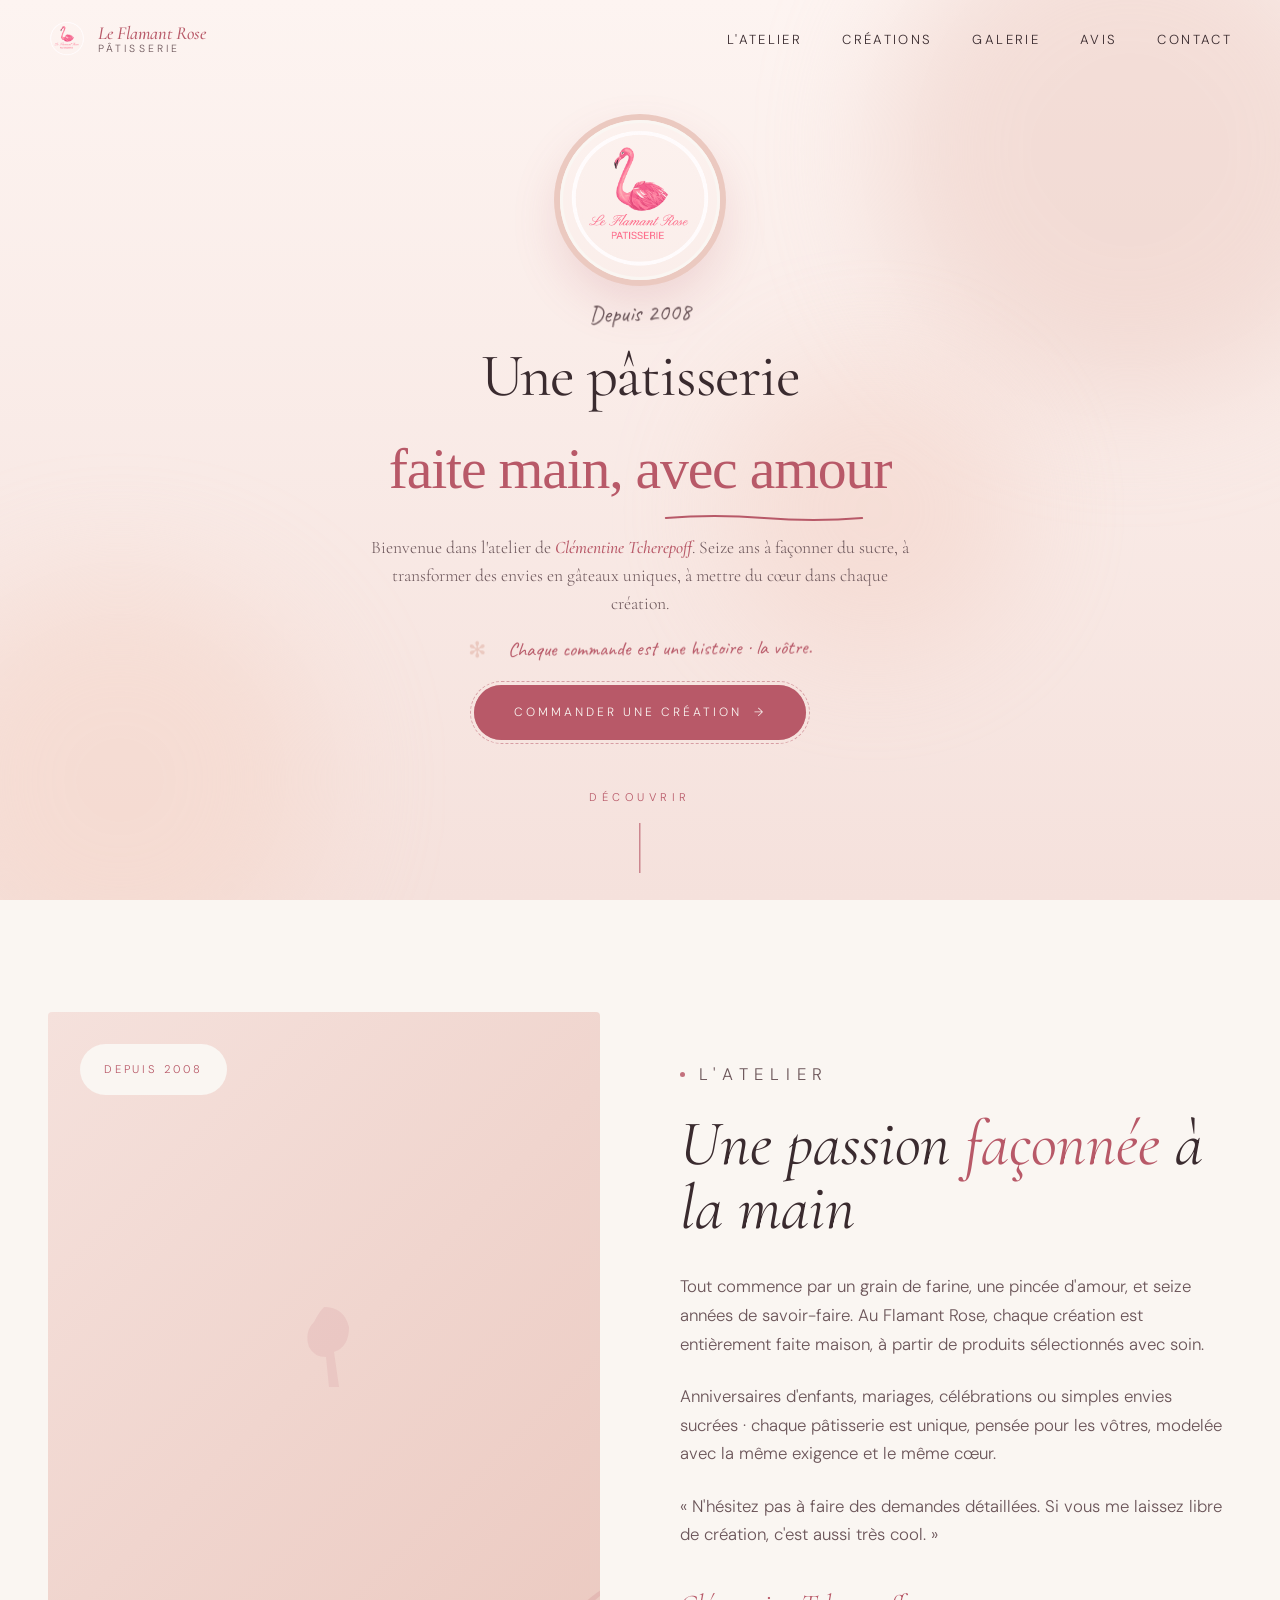
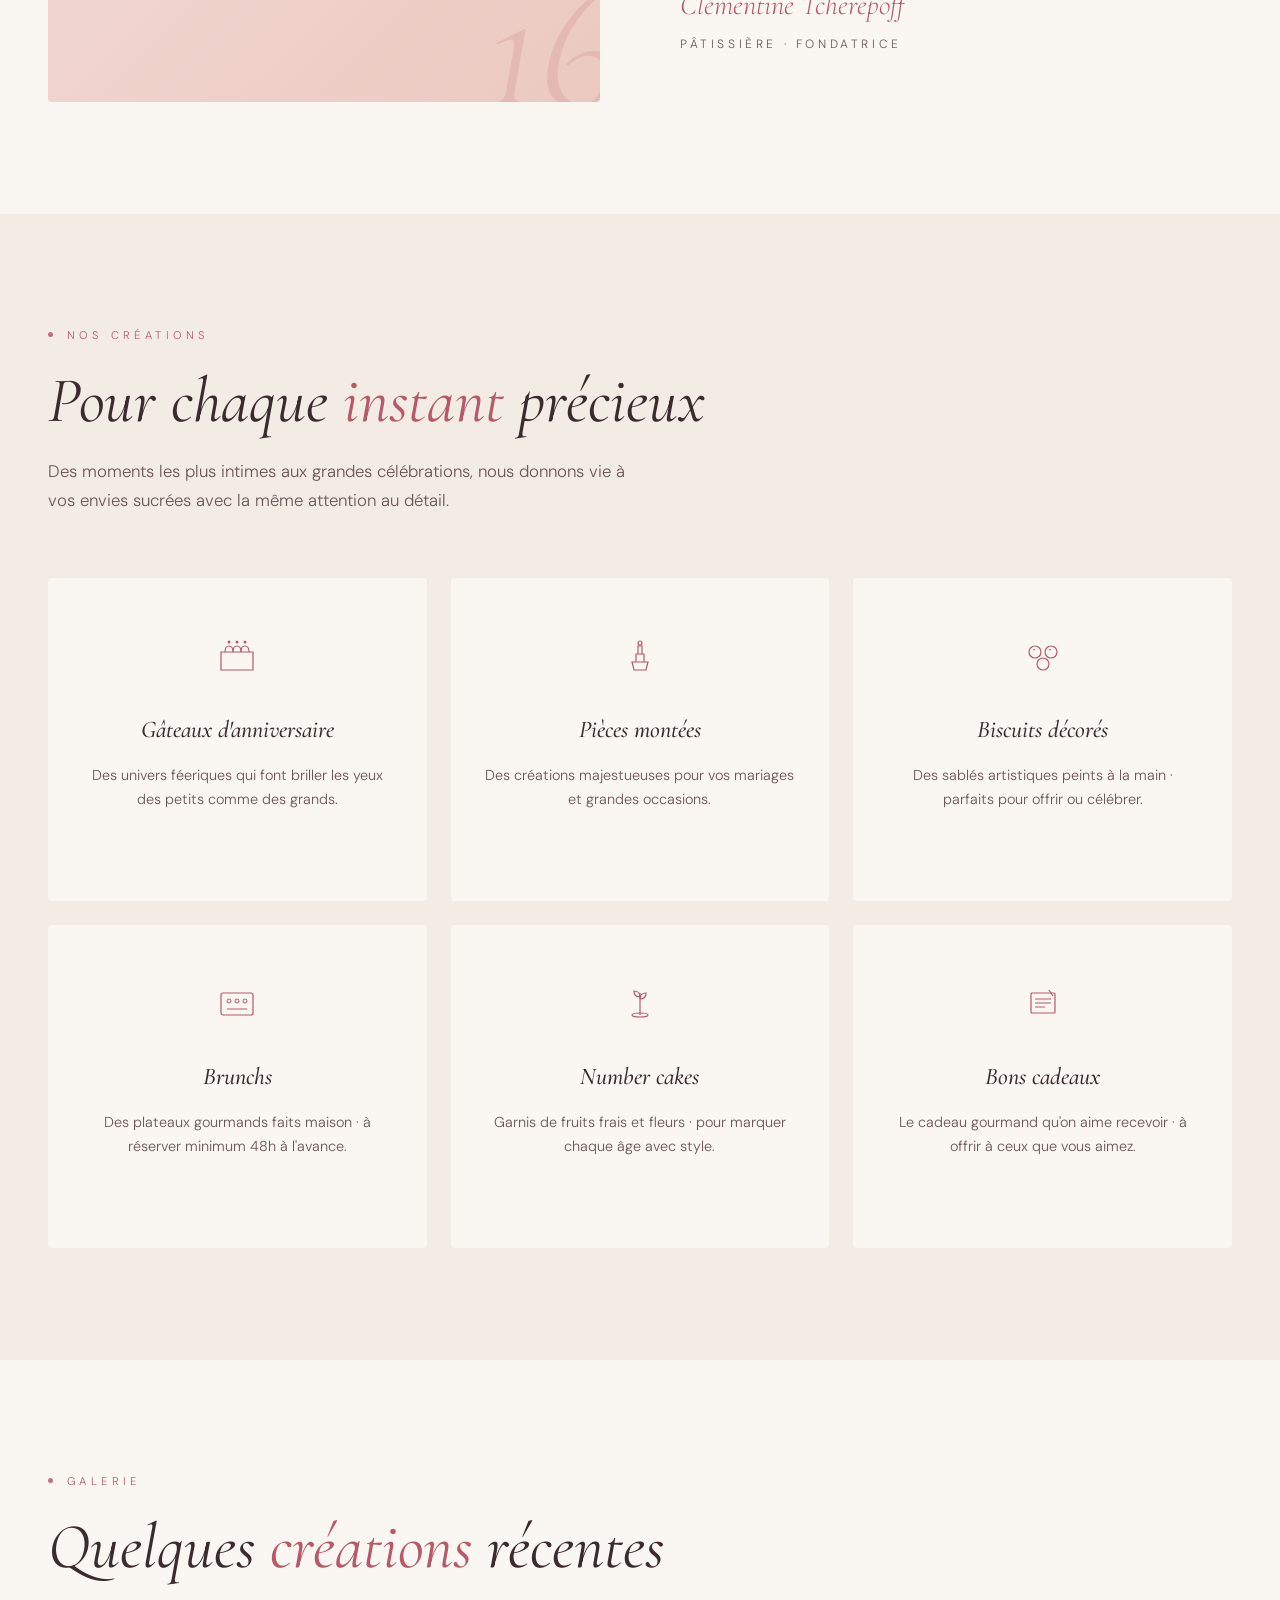
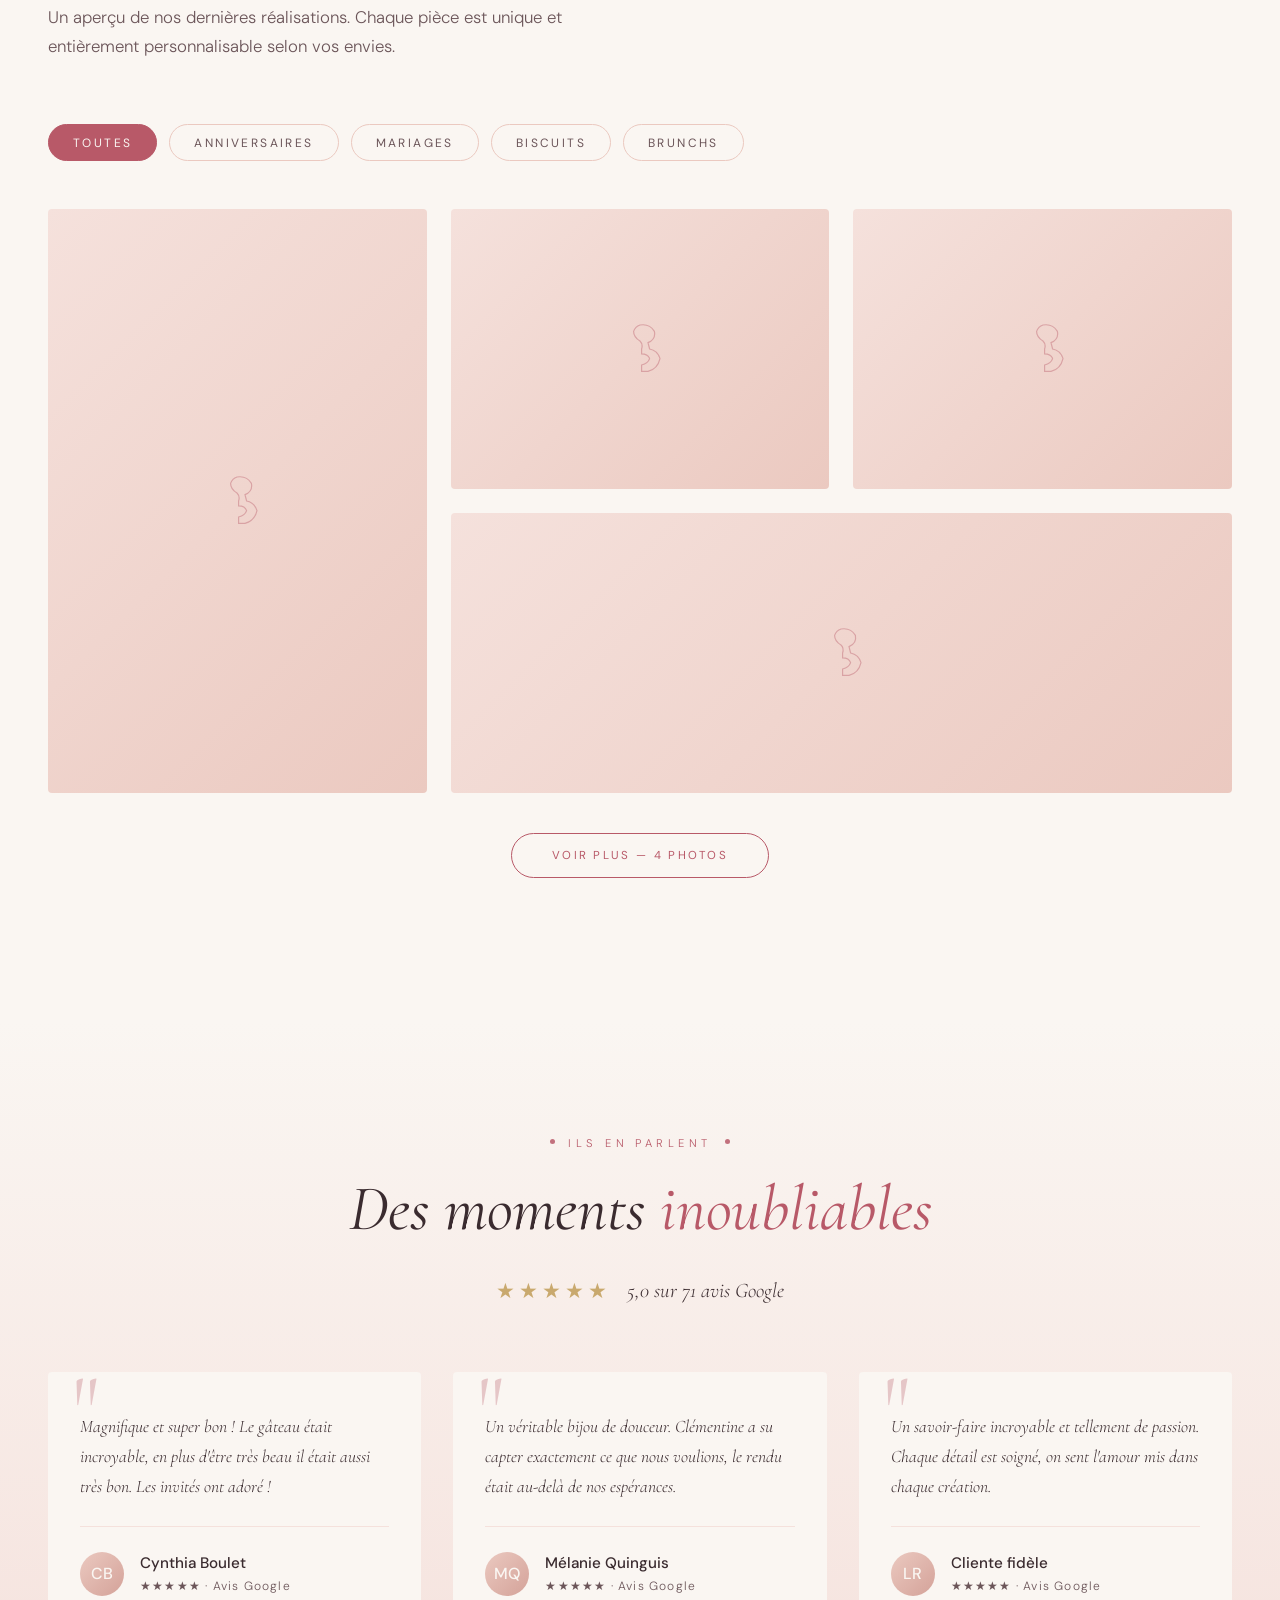
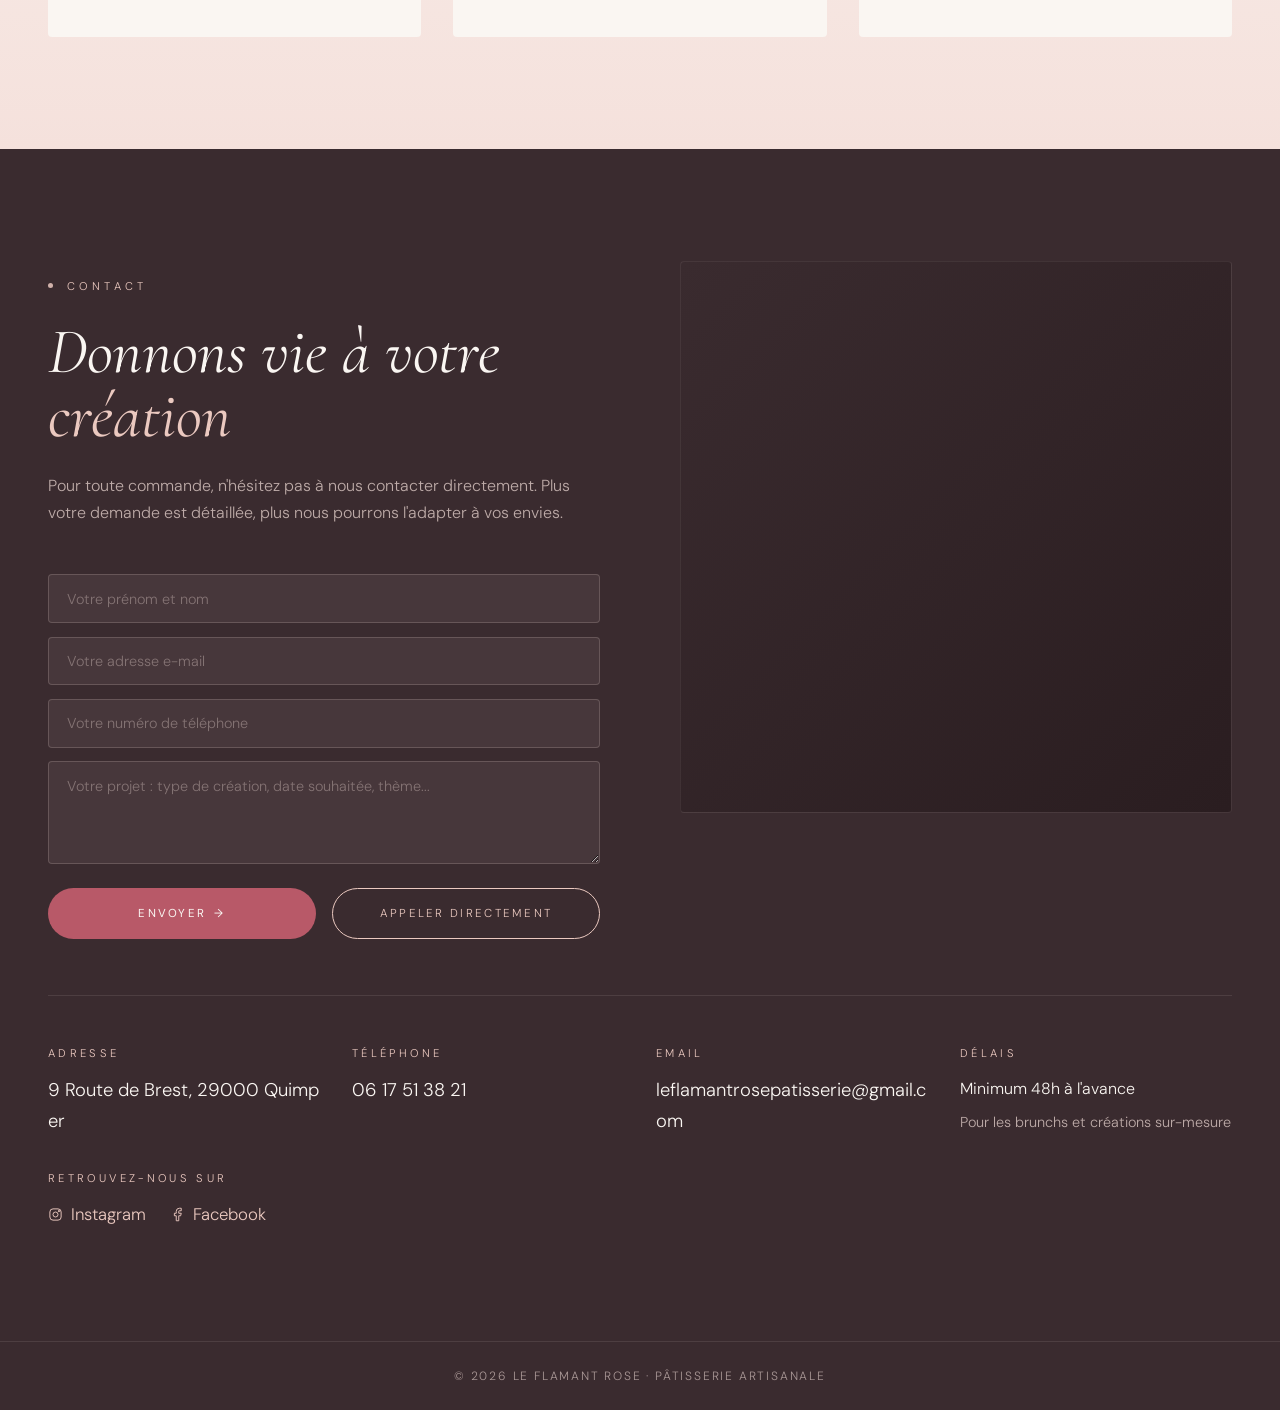
==== commit 3f8ebdf2: "Contact : lien Facebook mis à jour Co-Authored-By: Claude Sonnet 4.6 <noreply@anthropic.com>" ====
--- a/index.html
+++ b/index.html
@@ -353,7 +353,7 @@
             <svg width="15" height="15" viewBox="0 0 24 24" fill="none" stroke="currentColor" stroke-width="1.5" aria-hidden="true"><rect x="3" y="3" width="18" height="18" rx="5"/><circle cx="12" cy="12" r="4"/><circle cx="17.5" cy="6.5" r="1" fill="currentColor"/></svg>
             Instagram
           </a>
-          <a href="#" class="contact-social-link">
+          <a href="https://www.facebook.com/leflamantrosepatisserie/?locale=fr_FR" target="_blank" rel="noopener" class="contact-social-link">
             <svg width="15" height="15" viewBox="0 0 24 24" fill="none" stroke="currentColor" stroke-width="1.5" aria-hidden="true"><path d="M18 2h-3a5 5 0 0 0-5 5v3H7v4h3v8h4v-8h3l1-4h-4V7a1 1 0 0 1 1-1h3z"/></svg>
             Facebook
           </a>
--- a/style.css
+++ b/style.css
@@ -1011,6 +1011,8 @@
   font-size: 1.15rem;
   color: var(--cream);
   transition: color 0.3s;
+  overflow-wrap: break-word;
+  word-break: break-all;
 }
 
 .contact-value-small {
@@ -1227,14 +1229,14 @@
    ========================================================================== */
 .back-to-top {
   position: fixed;
-  bottom: 2rem;
+  bottom: 3.5rem;
   right: 2rem;
   width: 42px;
   height: 42px;
   border-radius: 50%;
-  background: var(--ink);
-  color: var(--rose-poudre);
-  border: 1px solid rgba(245, 225, 220, 0.2);
+  background: var(--rose-framboise);
+  color: var(--cream);
+  border: 1px solid transparent;
   display: flex;
   align-items: center;
   justify-content: center;
@@ -1252,10 +1254,17 @@
   pointer-events: auto;
 }
 
-.back-to-top:hover {
-  background: var(--rose-framboise);
-  color: var(--cream);
-  border-color: transparent;
+@media (hover: hover) {
+  .back-to-top {
+    background: var(--ink);
+    color: var(--rose-poudre);
+    border-color: rgba(245, 225, 220, 0.2);
+  }
+  .back-to-top:hover {
+    background: var(--rose-framboise);
+    color: var(--cream);
+    border-color: transparent;
+  }
 }
 
 
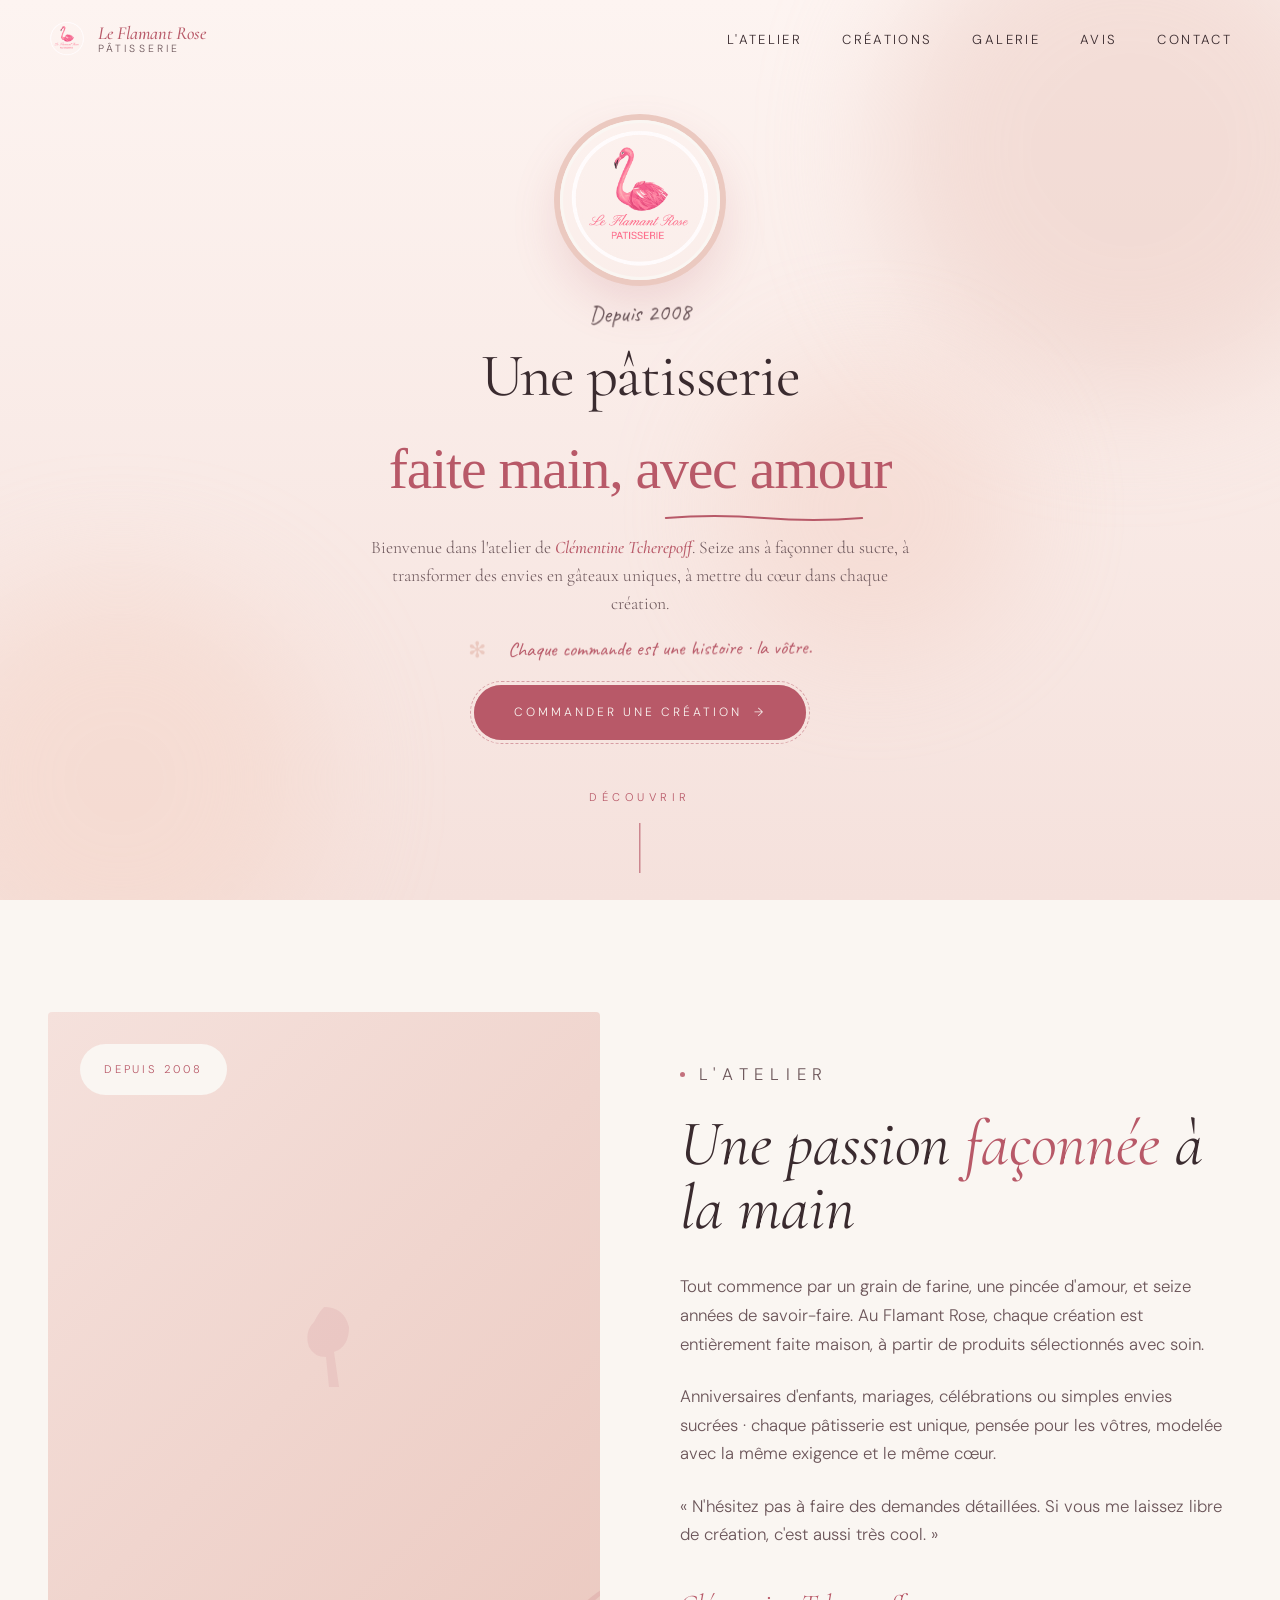
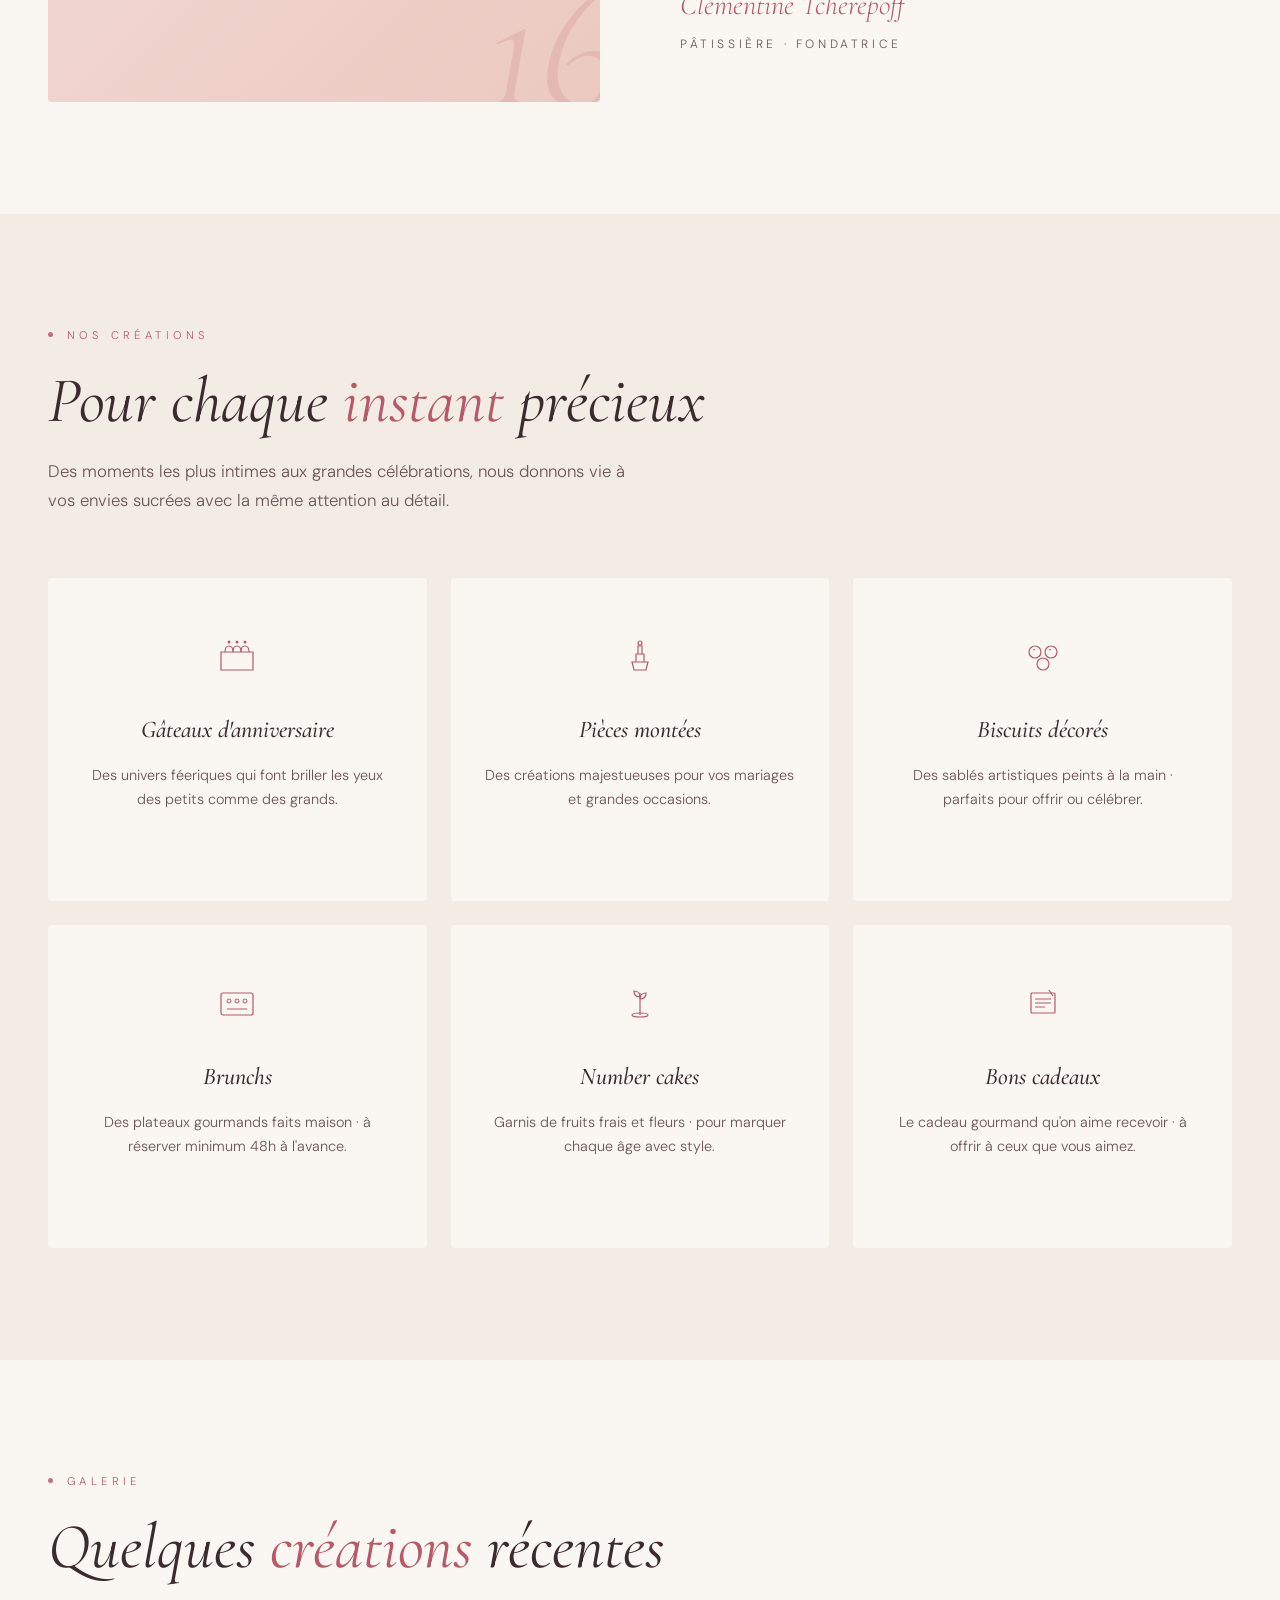
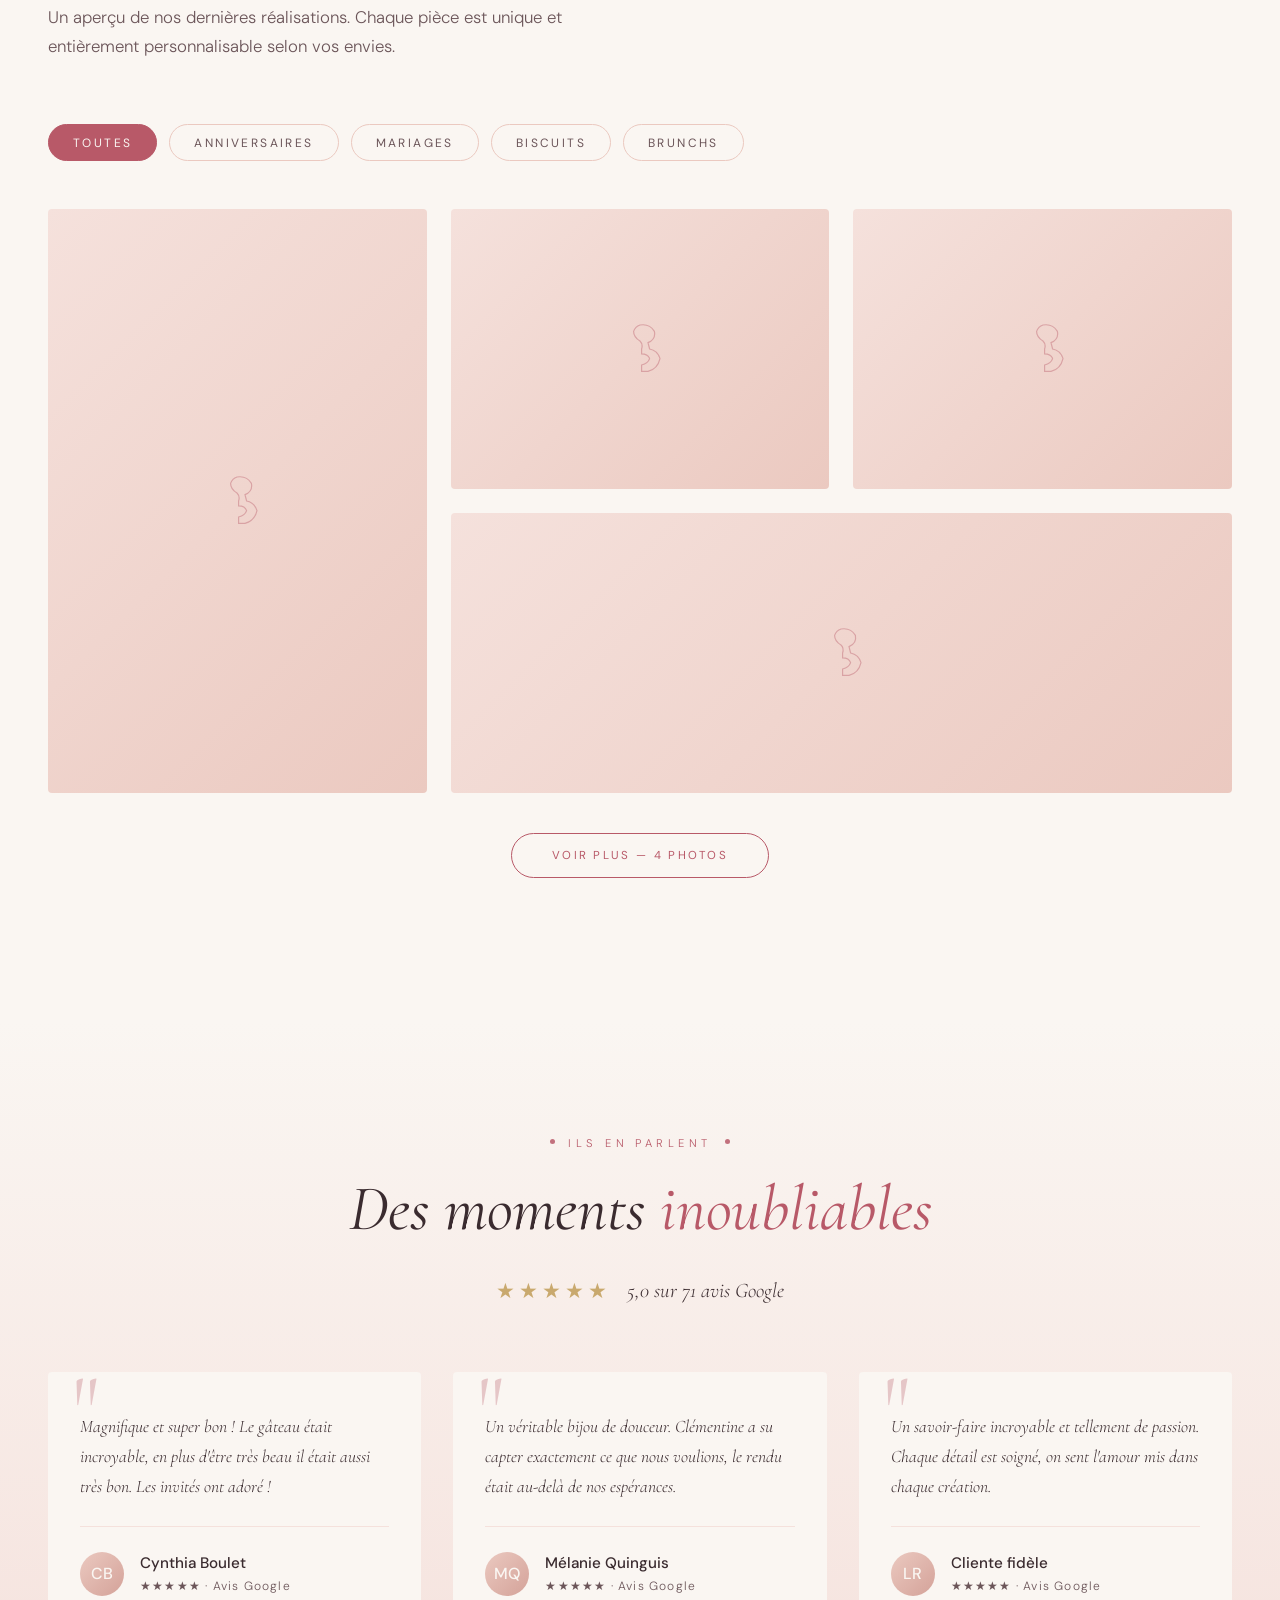
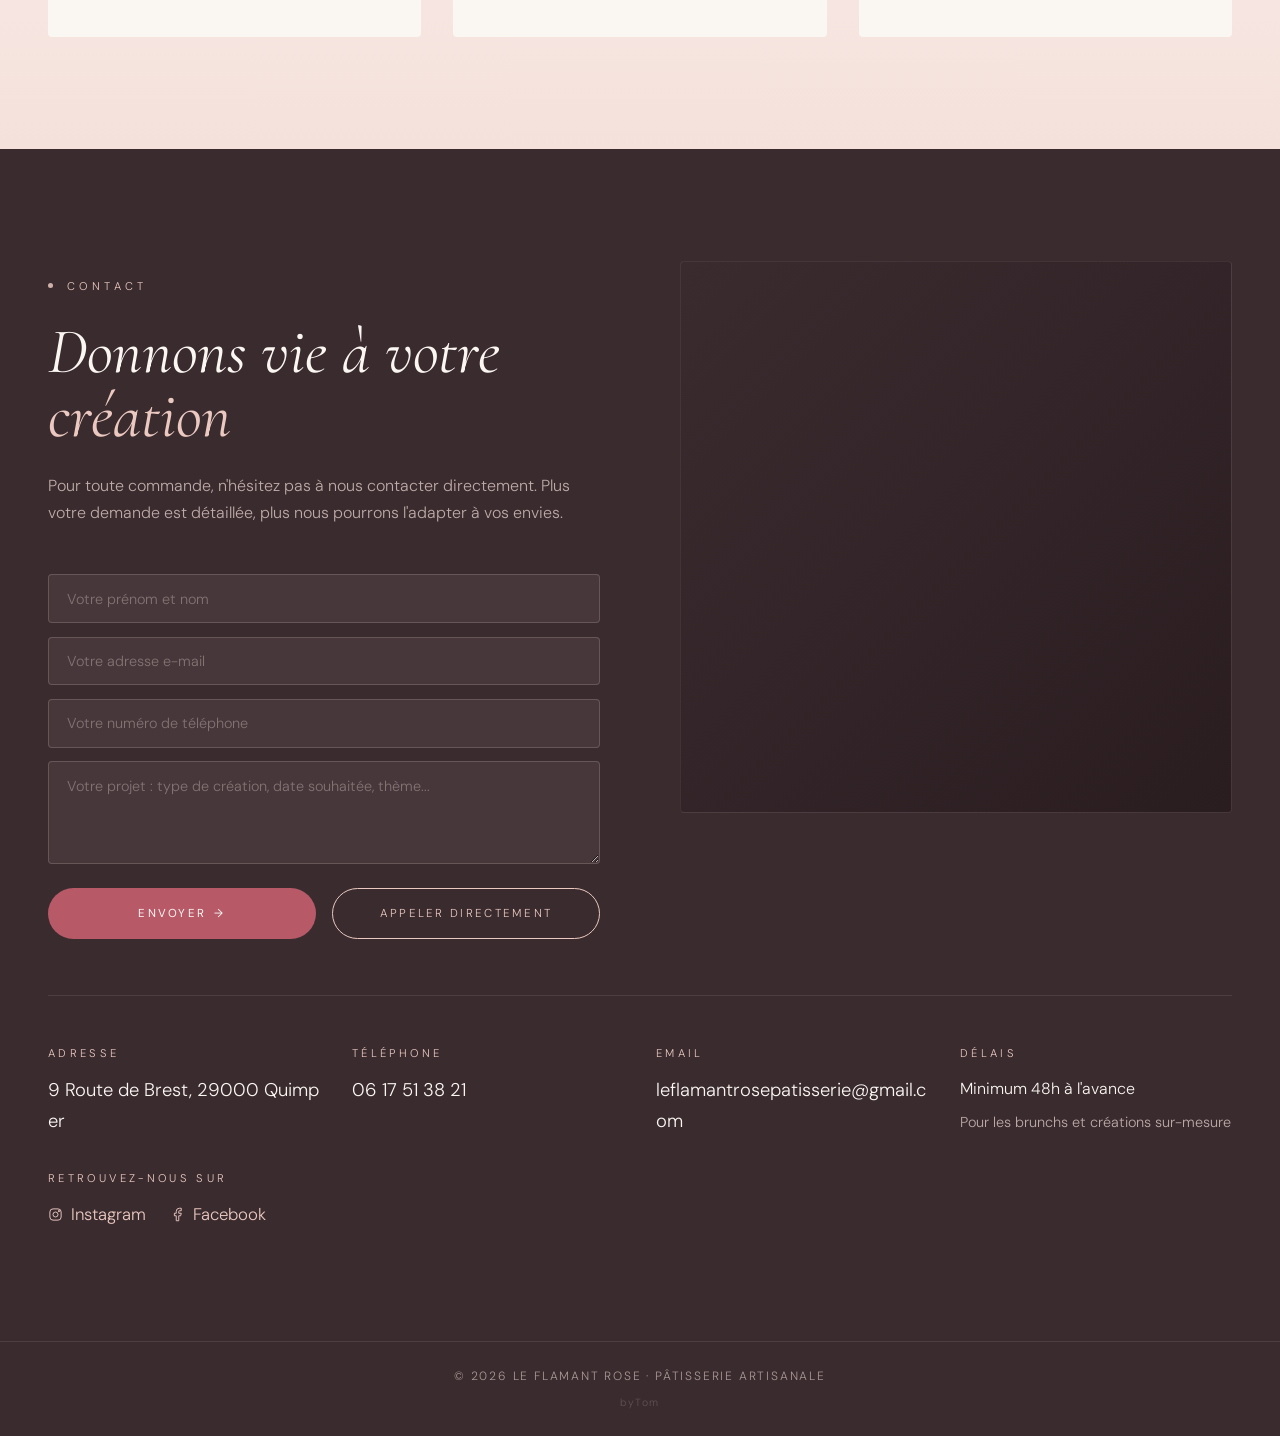
==== commit 4b803a50: "Footer : ajout lien byTom en bas de page Co-Authored-By: Claude Sonnet 4.6 <noreply@anthropic.com>" ====
--- a/index.html
+++ b/index.html
@@ -5,6 +5,13 @@
   <meta name="viewport" content="width=device-width, initial-scale=1.0">
   <meta name="description" content="Le Flamant Rose · Pâtisserie artisanale à Quimper. Gâteaux personnalisés, pièces montées, biscuits et brunchs faits maison par Clémentine Tcherepoff, depuis 2008.">
   <title>Le Flamant Rose · Pâtisserie artisanale à Quimper</title>
+
+  <link rel="icon" type="image/x-icon" href="/favicon.ico">
+  <link rel="icon" type="image/png" sizes="32x32" href="/favicon-32x32.png">
+  <link rel="icon" type="image/png" sizes="16x16" href="/favicon-16x16.png">
+  <link rel="apple-touch-icon" sizes="180x180" href="/apple-touch-icon.png">
+  <link rel="manifest" href="/site.webmanifest">
+  <meta name="theme-color" content="#b85968">
 
   <link rel="preconnect" href="https://fonts.googleapis.com">
   <link rel="preconnect" href="https://fonts.gstatic.com" crossorigin>
@@ -369,6 +376,9 @@
   <div class="footer-content">
     <span class="footer-credit">© 2026 Le Flamant Rose · Pâtisserie artisanale</span>
   </div>
+  <div class="footer-by">
+    <a href="https://by-tom.fr/" target="_blank" rel="noopener">byTom</a>
+  </div>
 </footer>
 
 <button class="back-to-top" id="backToTop" aria-label="Retour en haut">
--- a/style.css
+++ b/style.css
@@ -1347,6 +1347,23 @@
 .footer-location {
   font-size: 0.7rem;
   opacity: 0.5;
+}
+
+.footer-by {
+  margin-top: 0.5rem;
+  font-size: 0.65rem;
+  letter-spacing: 0.15em;
+  opacity: 0.35;
+}
+
+.footer-by a {
+  color: inherit;
+  text-decoration: none;
+  transition: opacity 0.3s;
+}
+
+.footer-by a:hover {
+  opacity: 0.7;
 }
 
 
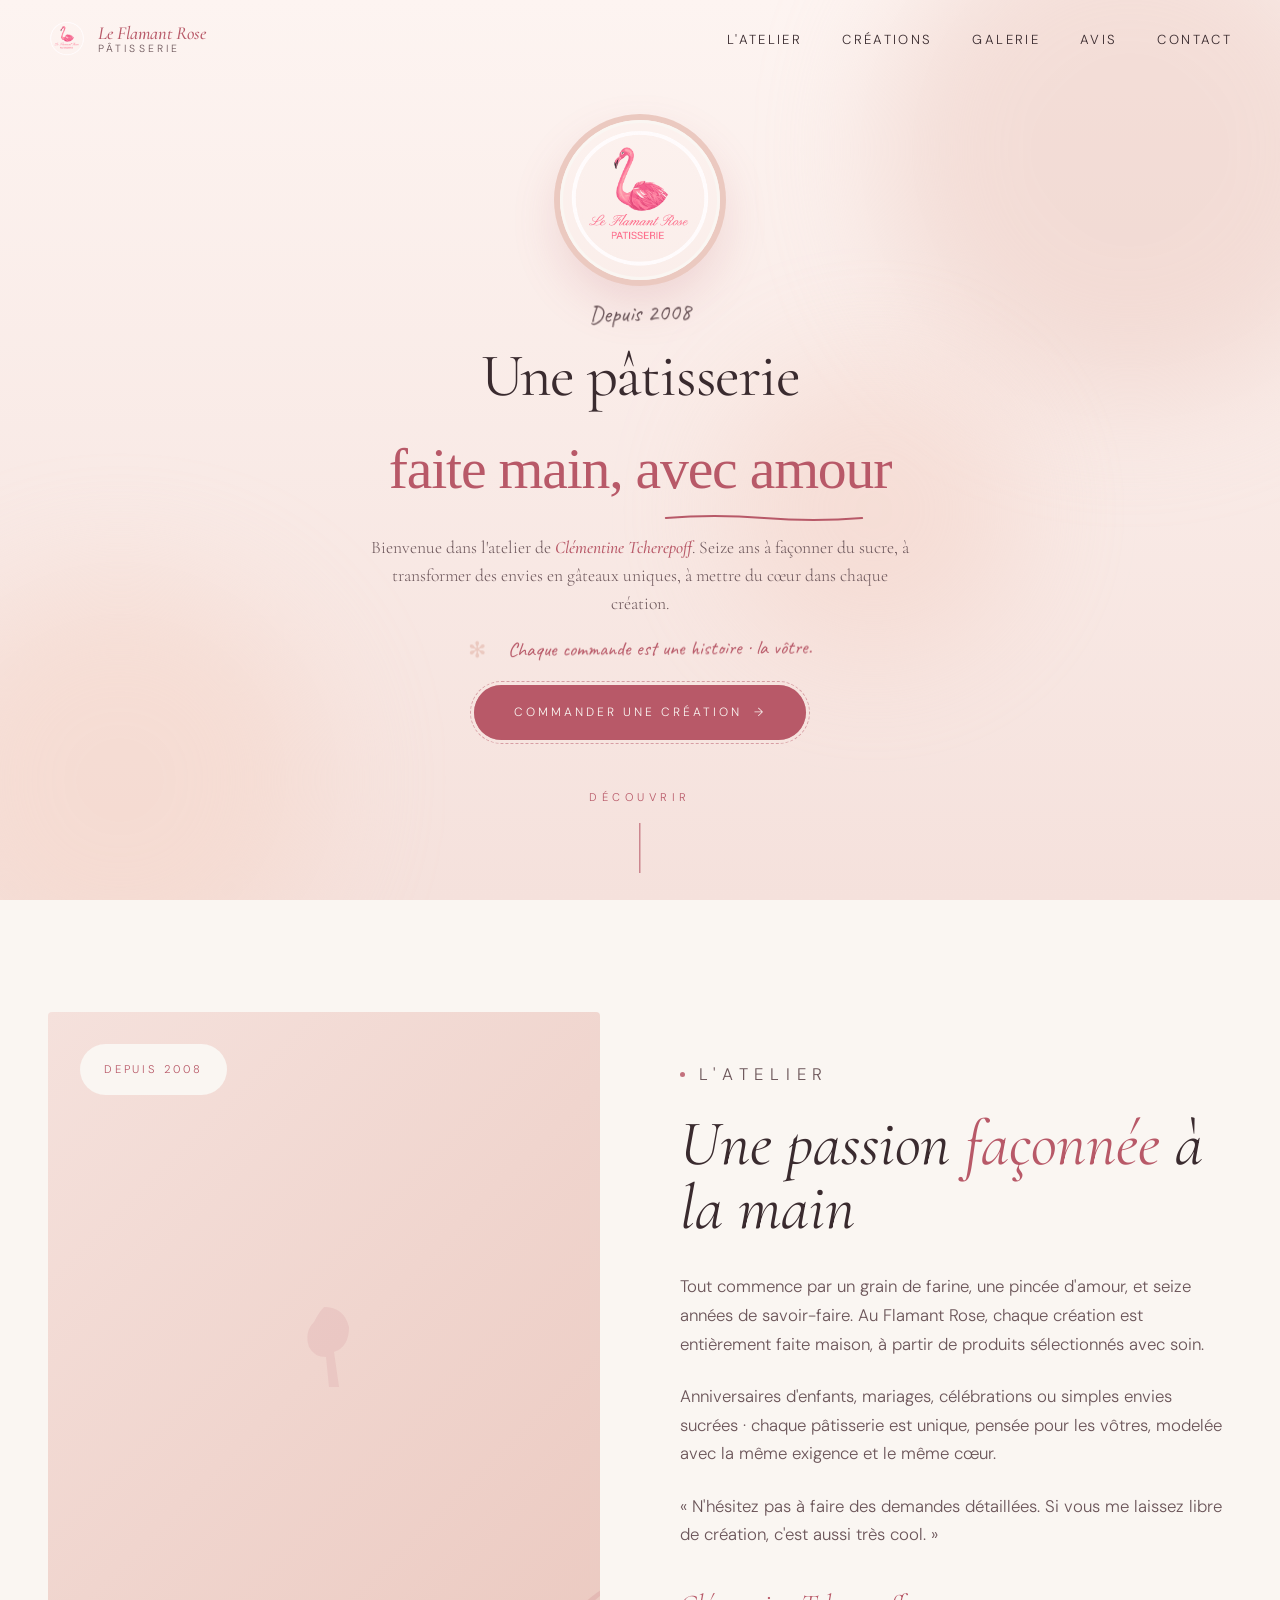
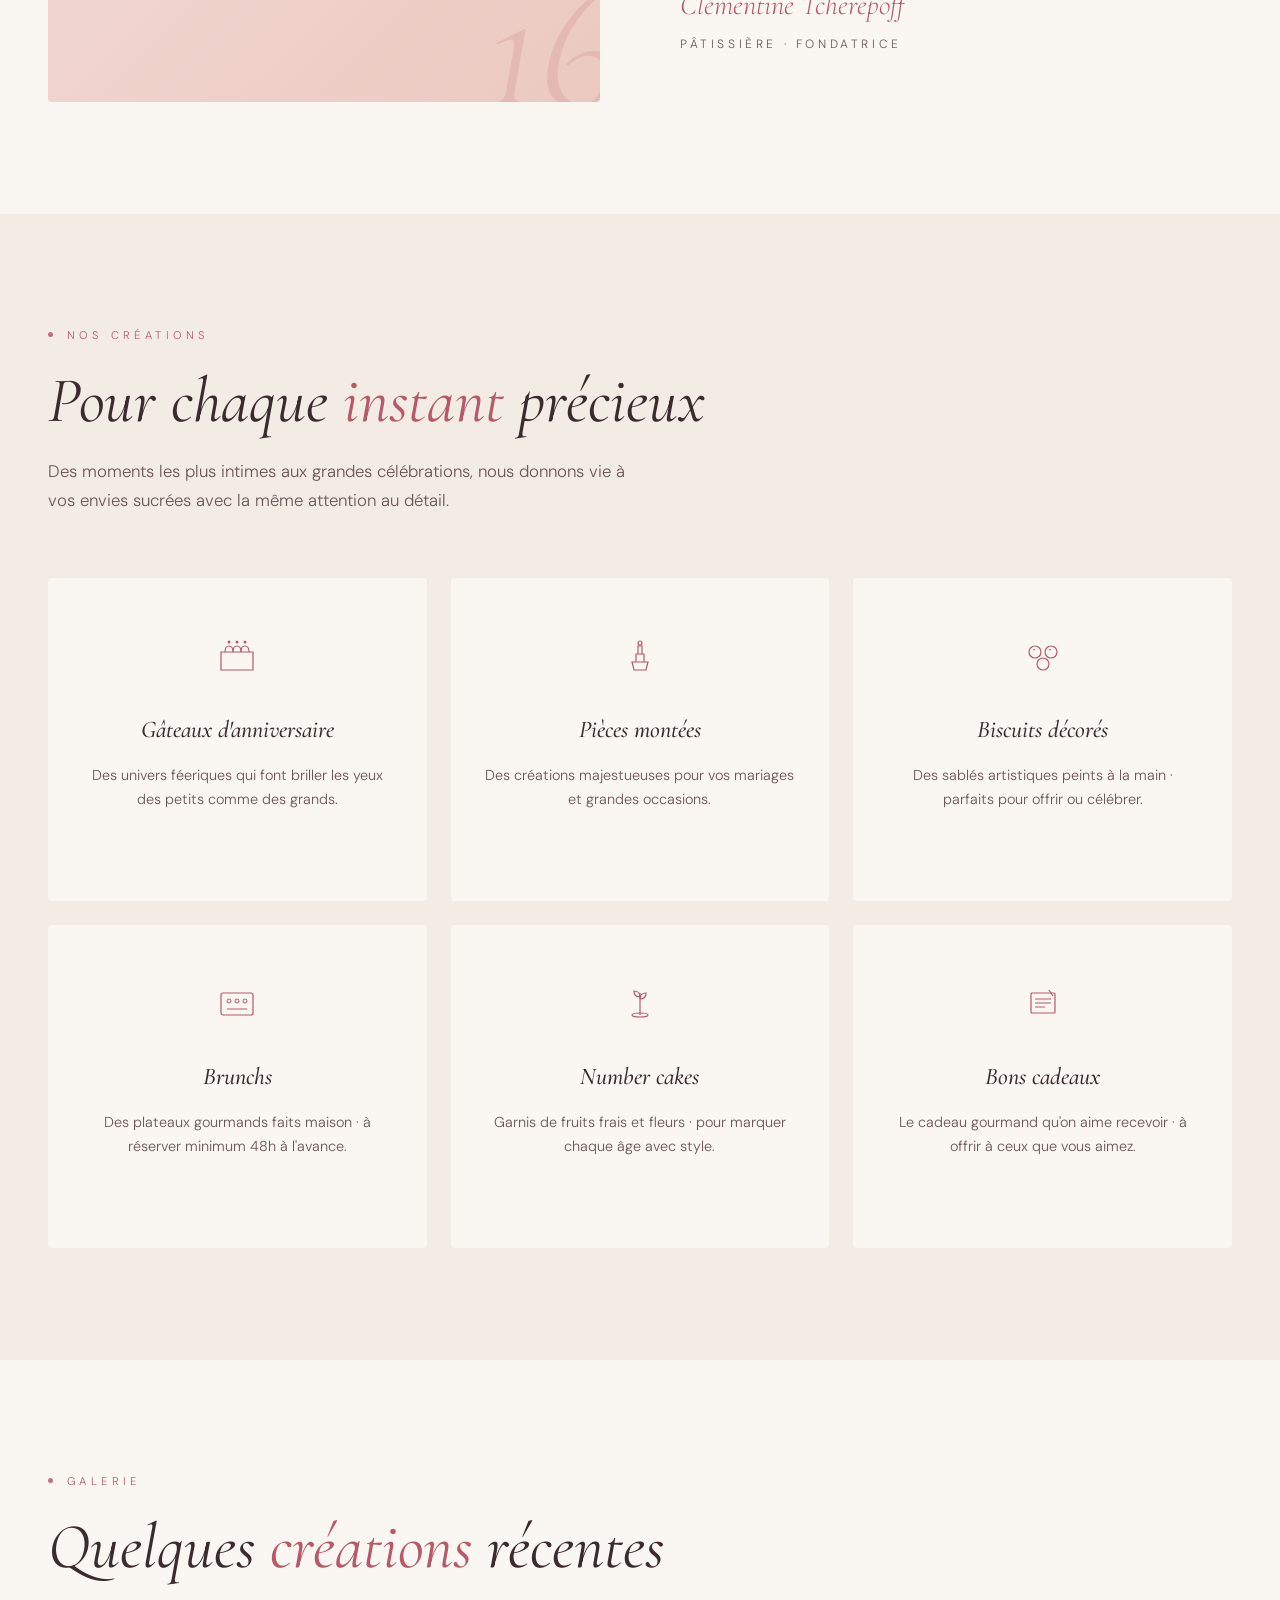
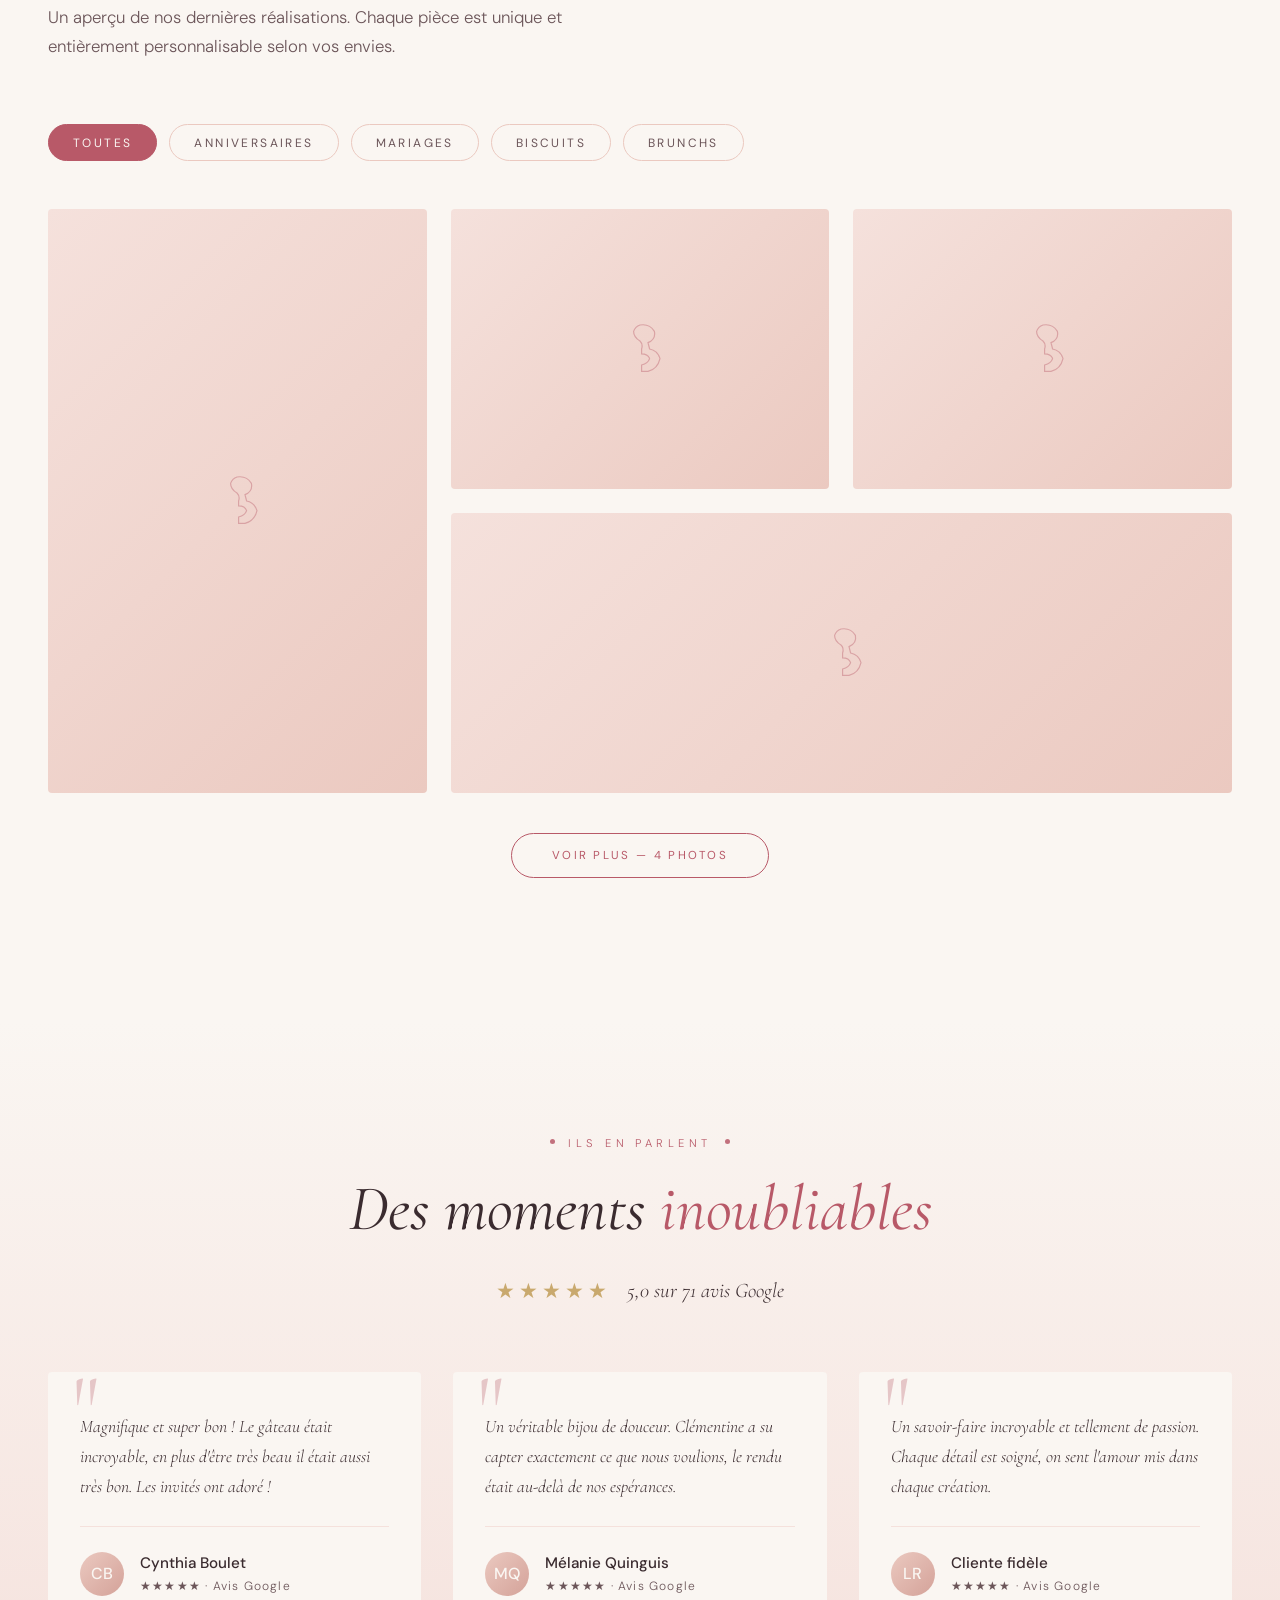
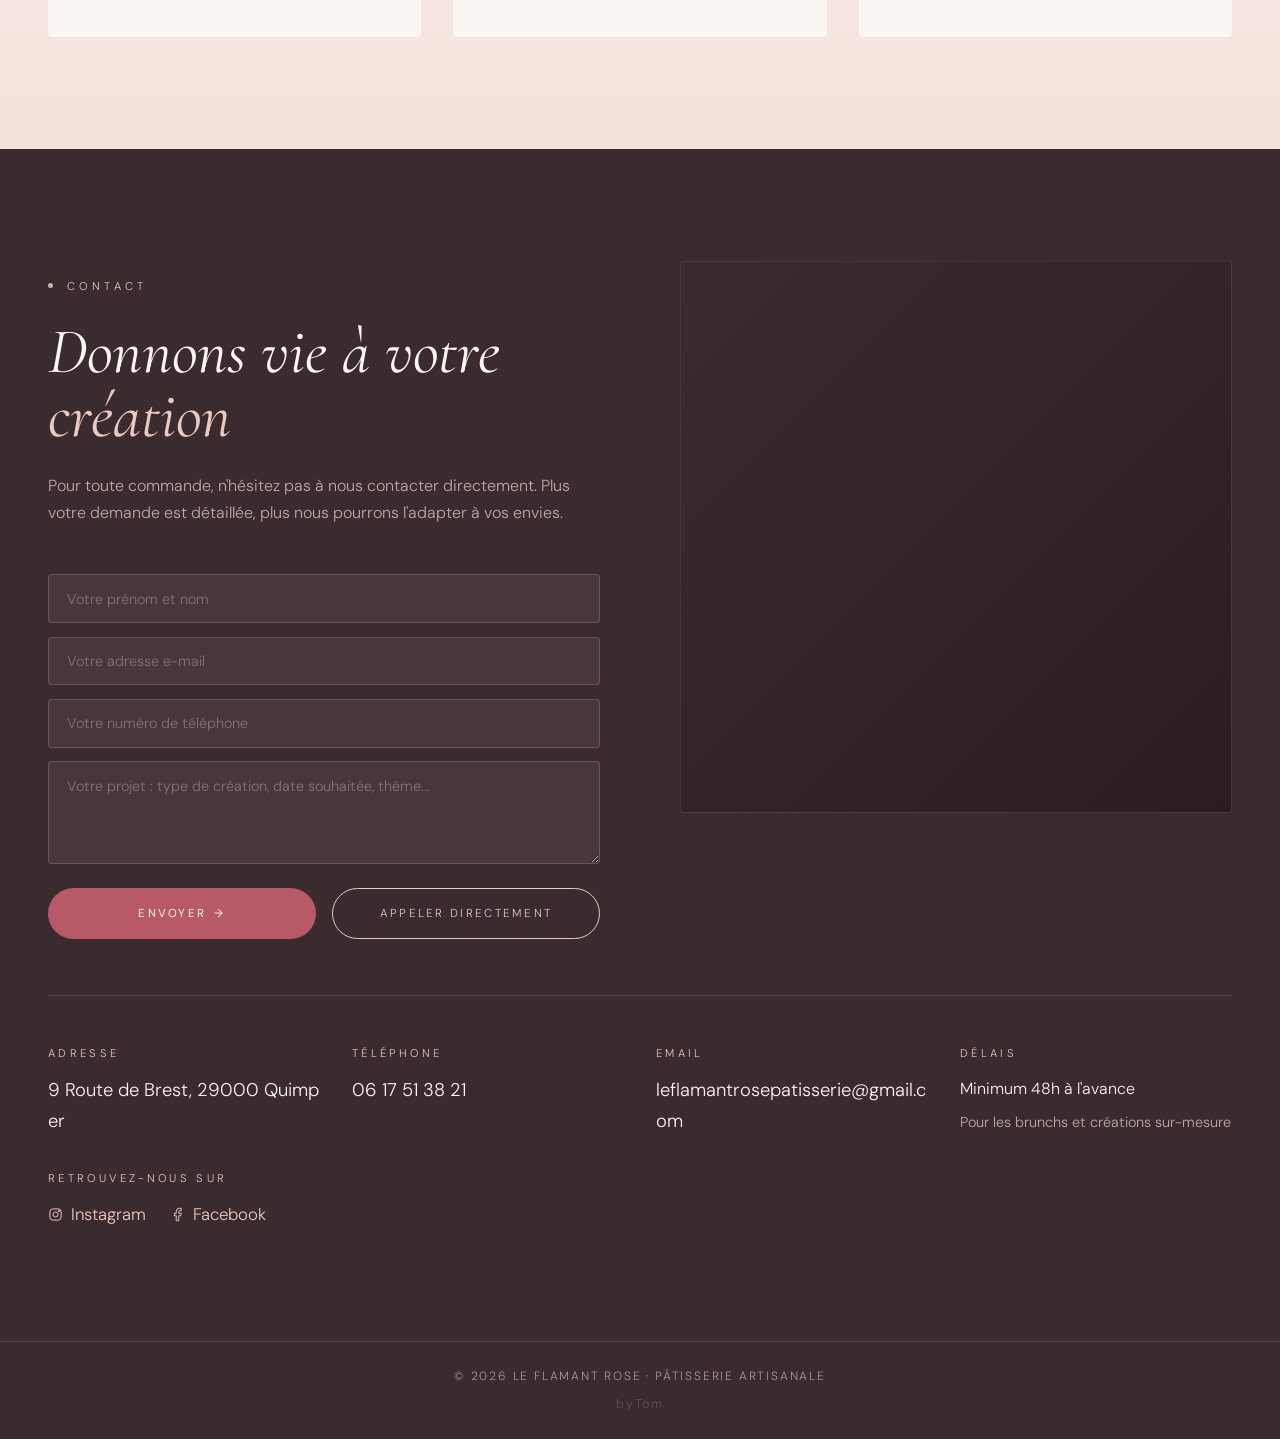
==== commit 6f299d13: "SEO : Open Graph, Schema.org LocalBusiness, contact éditable via CMS Co-Authored-By: Claude Sonnet 4" ====
--- a/index.html
+++ b/index.html
@@ -5,6 +5,52 @@
   <meta name="viewport" content="width=device-width, initial-scale=1.0">
   <meta name="description" content="Le Flamant Rose · Pâtisserie artisanale à Quimper. Gâteaux personnalisés, pièces montées, biscuits et brunchs faits maison par Clémentine Tcherepoff, depuis 2008.">
   <title>Le Flamant Rose · Pâtisserie artisanale à Quimper</title>
+
+  <!-- Open Graph -->
+  <meta property="og:type" content="website">
+  <meta property="og:url" content="https://leflamantrose.netlify.app/">
+  <meta property="og:title" content="Le Flamant Rose · Pâtisserie artisanale à Quimper">
+  <meta property="og:description" content="Gâteaux personnalisés, pièces montées, biscuits et brunchs faits maison à Quimper. Commandez votre création sur mesure auprès de Clémentine Tcherepoff.">
+  <meta property="og:image" content="https://leflamantrose.netlify.app/logo.png">
+  <meta property="og:locale" content="fr_FR">
+  <meta property="og:site_name" content="Le Flamant Rose">
+  <meta name="twitter:card" content="summary">
+  <meta name="twitter:title" content="Le Flamant Rose · Pâtisserie artisanale à Quimper">
+  <meta name="twitter:description" content="Gâteaux personnalisés, pièces montées, biscuits et brunchs faits maison à Quimper.">
+  <meta name="twitter:image" content="https://leflamantrose.netlify.app/logo.png">
+
+  <!-- Schema.org LocalBusiness — à mettre à jour si changement de domaine -->
+  <script type="application/ld+json">
+  {
+    "@context": "https://schema.org",
+    "@type": "Bakery",
+    "name": "Le Flamant Rose",
+    "description": "Pâtisserie artisanale à Quimper. Gâteaux personnalisés, pièces montées, biscuits et brunchs faits maison par Clémentine Tcherepoff, depuis 2008.",
+    "url": "https://leflamantrose.netlify.app",
+    "telephone": "+33617513821",
+    "email": "leflamantrosepatisserie@gmail.com",
+    "address": {
+      "@type": "PostalAddress",
+      "streetAddress": "9 Route de Brest",
+      "addressLocality": "Quimper",
+      "postalCode": "29000",
+      "addressCountry": "FR"
+    },
+    "geo": {
+      "@type": "GeoCoordinates",
+      "latitude": 47.9998,
+      "longitude": -4.1246
+    },
+    "image": "https://leflamantrose.netlify.app/logo.png",
+    "priceRange": "€€",
+    "servesCuisine": "Pâtisserie française",
+    "foundingDate": "2008",
+    "sameAs": [
+      "https://instagram.com/leflamantrosepatisserie",
+      "https://www.facebook.com/leflamantrosepatisserie/?locale=fr_FR"
+    ]
+  }
+  </script>
 
   <link rel="icon" type="image/x-icon" href="/favicon.ico">
   <link rel="icon" type="image/png" sizes="32x32" href="/favicon-32x32.png">
@@ -312,7 +358,7 @@
           </div>
           <div class="form-actions">
             <button type="submit" class="form-submit">Envoyer <span>→</span></button>
-            <a href="tel:+33617513821" class="form-link-btn">Appeler directement</a>
+            <a id="ci-call-btn" href="tel:+33617513821" class="form-link-btn">Appeler directement</a>
           </div>
         </form>
       </div>
@@ -334,17 +380,17 @@
 
       <div class="contact-block">
         <div class="contact-label">Adresse</div>
-        <a href="https://maps.google.com/?q=9+Rte+de+Brest,+29000+Quimper" class="contact-value" target="_blank" rel="noopener">9 Route de Brest, 29000 Quimper</a>
+        <a id="ci-address" href="https://maps.google.com/?q=9+Rte+de+Brest,+29000+Quimper" class="contact-value" target="_blank" rel="noopener">9 Route de Brest, 29000 Quimper</a>
       </div>
 
       <div class="contact-block">
         <div class="contact-label">Téléphone</div>
-        <a href="tel:+33617513821" class="contact-value">06 17 51 38 21</a>
+        <a id="ci-phone" href="tel:+33617513821" class="contact-value">06 17 51 38 21</a>
       </div>
 
       <div class="contact-block">
         <div class="contact-label">Email</div>
-        <a href="mailto:leflamantrosepatisserie@gmail.com" class="contact-value">leflamantrosepatisserie@gmail.com</a>
+        <a id="ci-email" href="mailto:leflamantrosepatisserie@gmail.com" class="contact-value">leflamantrosepatisserie@gmail.com</a>
       </div>
 
       <div class="contact-block">
--- a/style.css
+++ b/style.css
@@ -1351,7 +1351,7 @@
 
 .footer-by {
   margin-top: 0.5rem;
-  font-size: 0.65rem;
+  font-size: 0.78rem;
   letter-spacing: 0.15em;
   opacity: 0.35;
 }
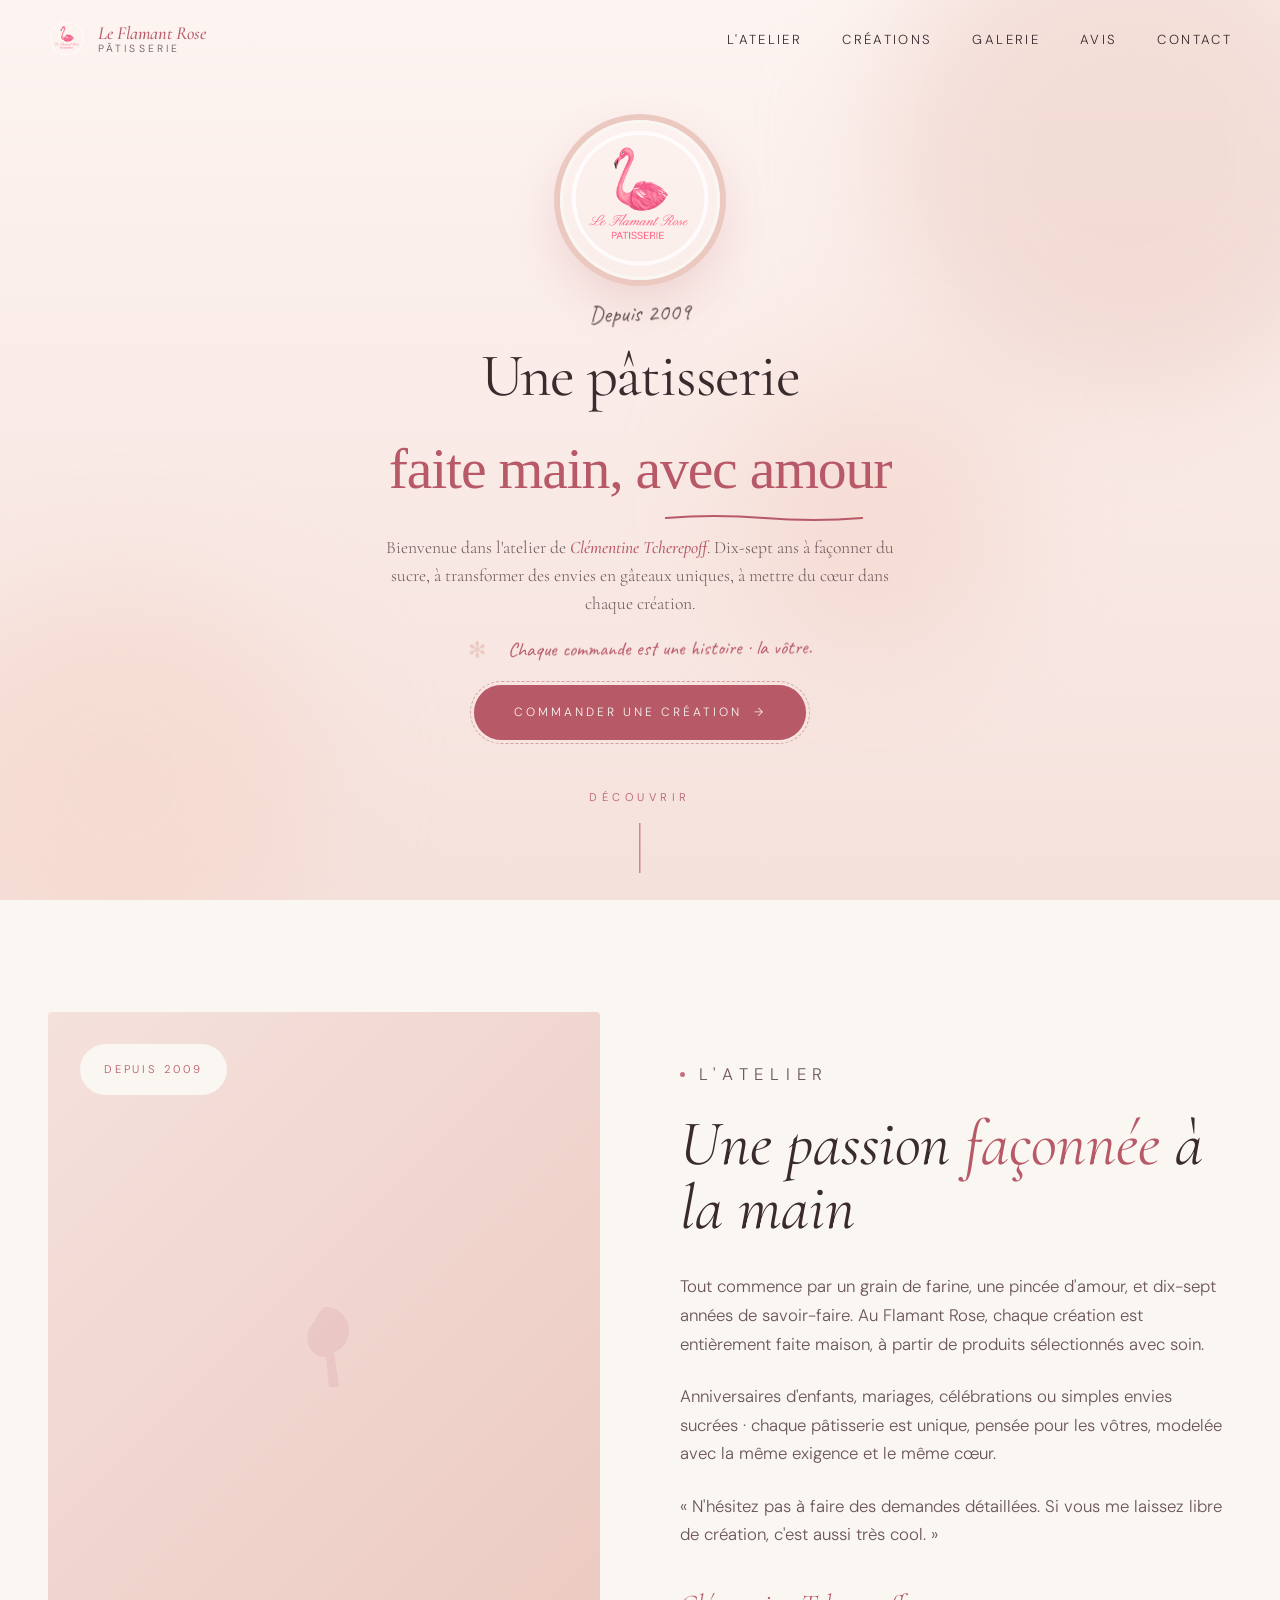
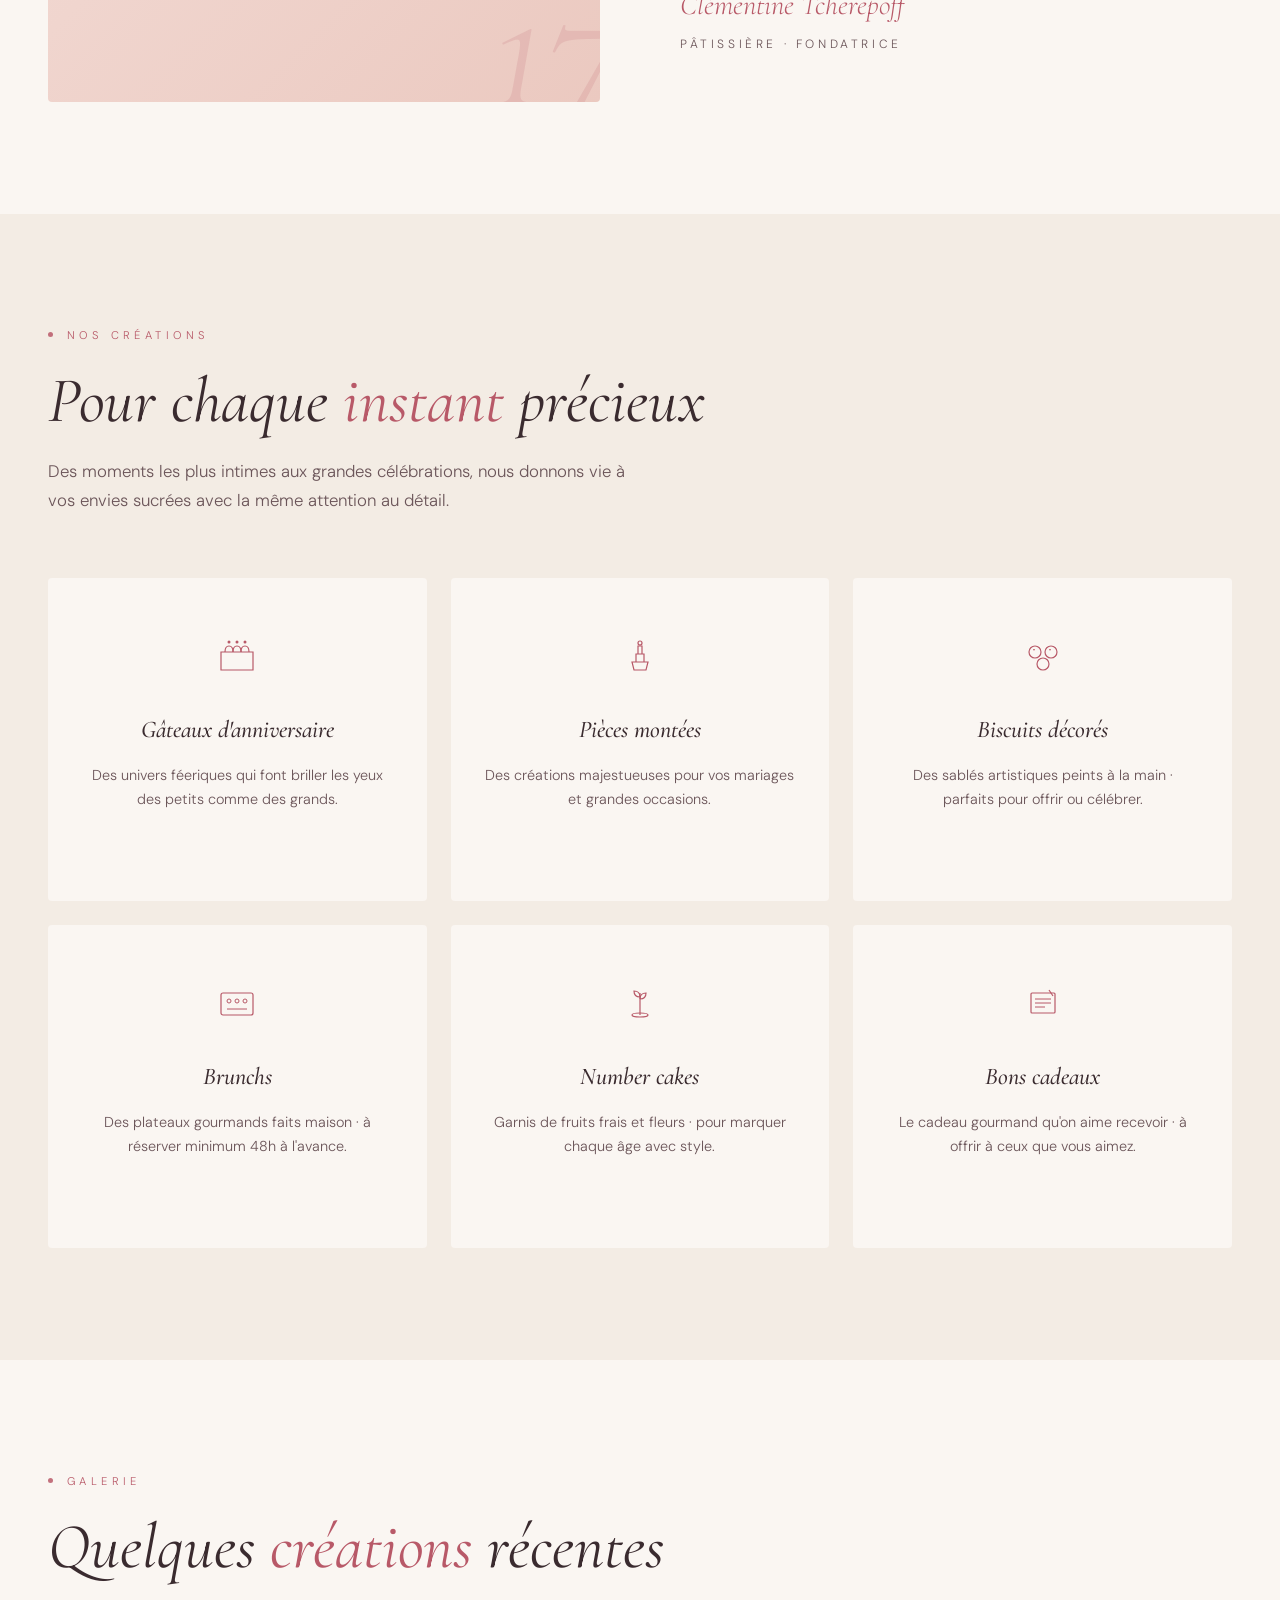
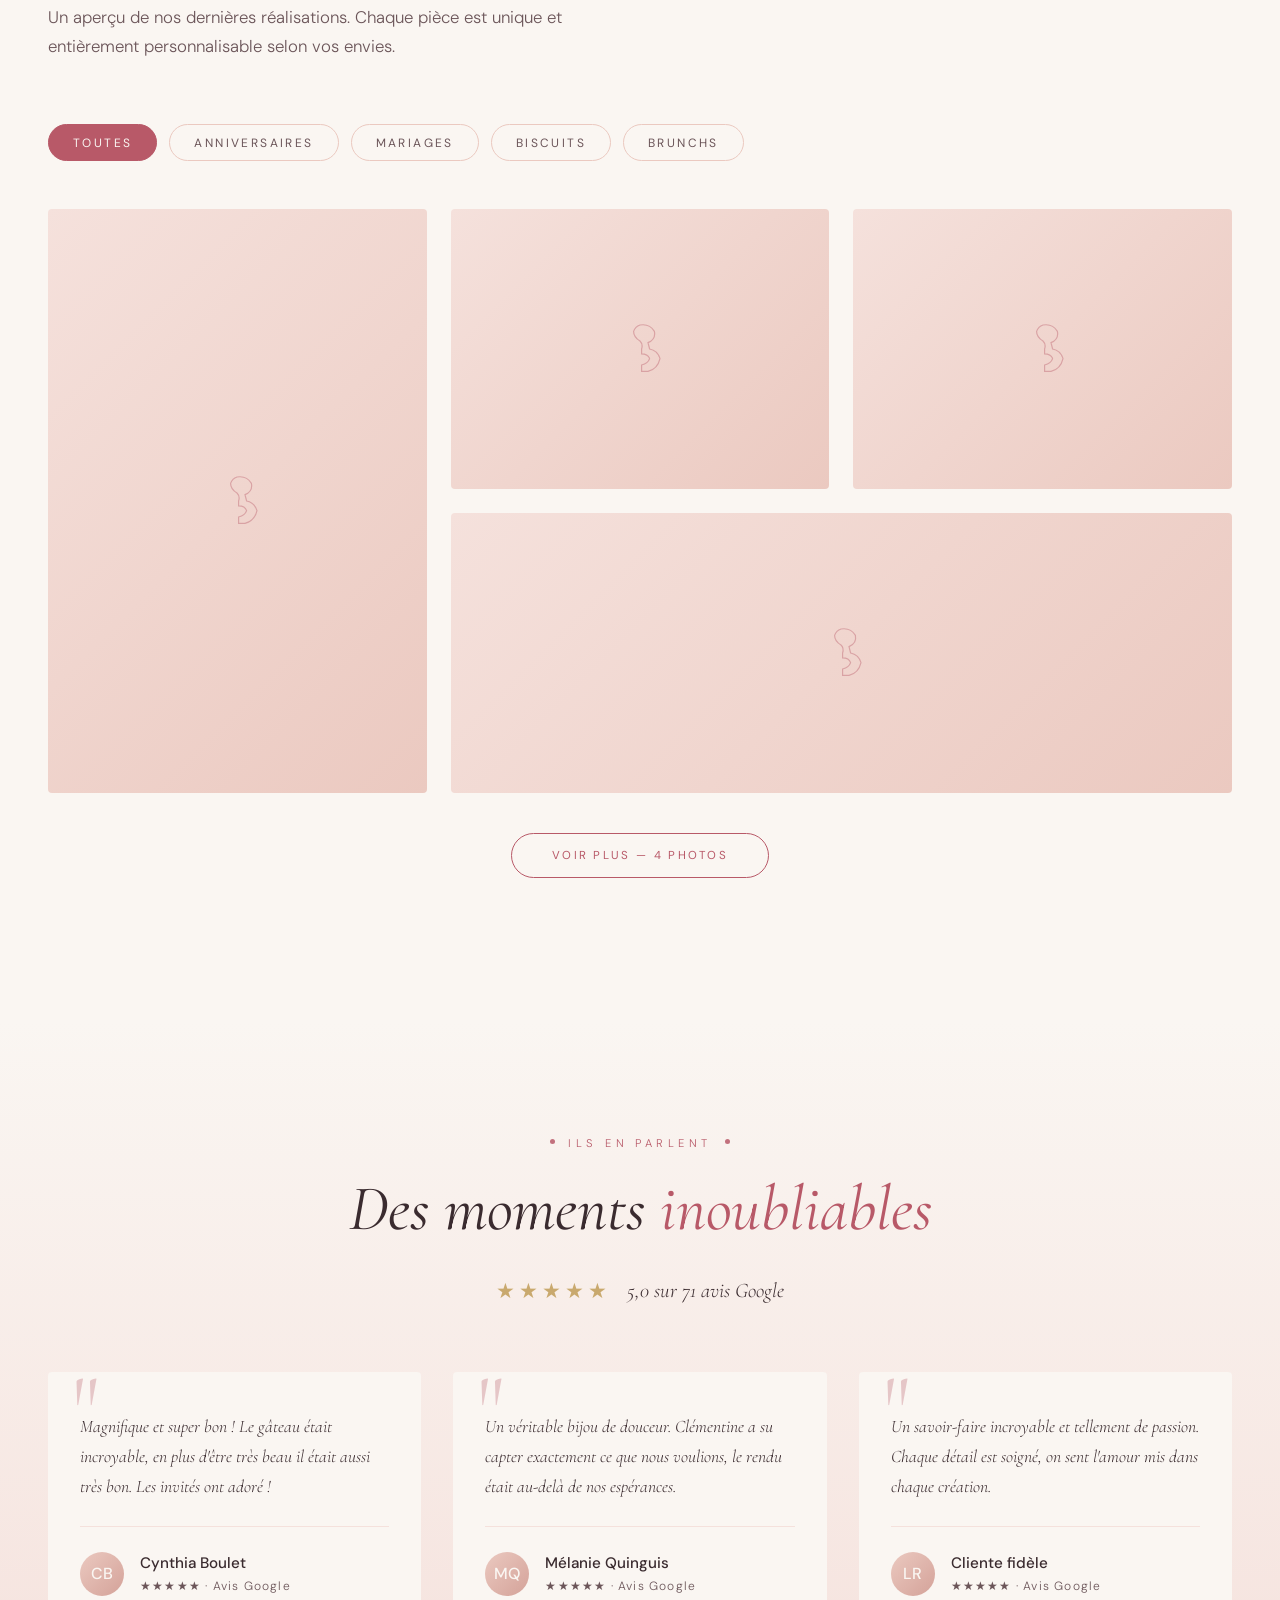
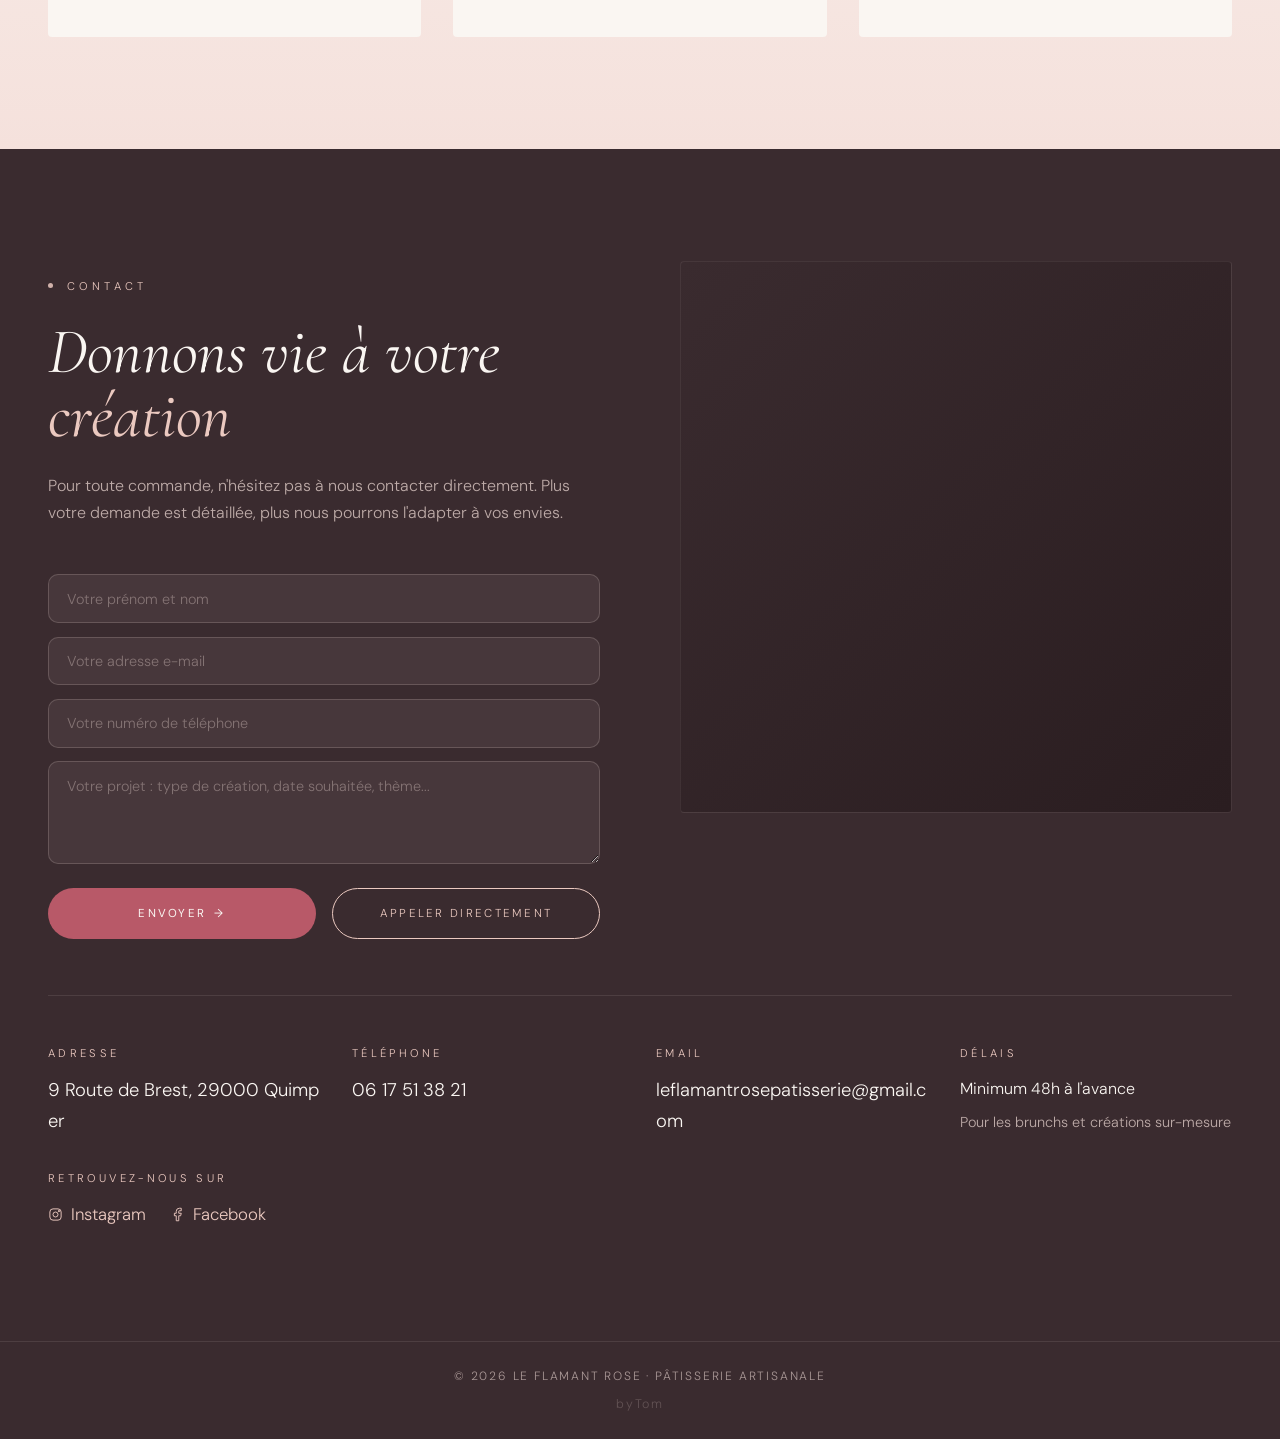
==== commit 548b862b: "Correction : 2008 → 2009, seize → dix-sept ans partout Co-Authored-By: Claude Sonnet 4.6 <noreply@an" ====
--- a/index.html
+++ b/index.html
@@ -3,10 +3,9 @@
 <head>
   <meta charset="UTF-8">
   <meta name="viewport" content="width=device-width, initial-scale=1.0">
-  <meta name="description" content="Le Flamant Rose · Pâtisserie artisanale à Quimper. Gâteaux personnalisés, pièces montées, biscuits et brunchs faits maison par Clémentine Tcherepoff, depuis 2008.">
+  <meta name="description" content="Le Flamant Rose · Pâtisserie artisanale à Quimper. Gâteaux personnalisés, pièces montées, biscuits et brunchs faits maison par Clémentine Tcherepoff, depuis 2009.">
   <title>Le Flamant Rose · Pâtisserie artisanale à Quimper</title>
 
-  <!-- Open Graph -->
   <meta property="og:type" content="website">
   <meta property="og:url" content="https://leflamantrose.netlify.app/">
   <meta property="og:title" content="Le Flamant Rose · Pâtisserie artisanale à Quimper">
@@ -19,13 +18,12 @@
   <meta name="twitter:description" content="Gâteaux personnalisés, pièces montées, biscuits et brunchs faits maison à Quimper.">
   <meta name="twitter:image" content="https://leflamantrose.netlify.app/logo.png">
 
-  <!-- Schema.org LocalBusiness — à mettre à jour si changement de domaine -->
   <script type="application/ld+json">
   {
     "@context": "https://schema.org",
     "@type": "Bakery",
     "name": "Le Flamant Rose",
-    "description": "Pâtisserie artisanale à Quimper. Gâteaux personnalisés, pièces montées, biscuits et brunchs faits maison par Clémentine Tcherepoff, depuis 2008.",
+    "description": "Pâtisserie artisanale à Quimper. Gâteaux personnalisés, pièces montées, biscuits et brunchs faits maison par Clémentine Tcherepoff, depuis 2009.",
     "url": "https://leflamantrose.netlify.app",
     "telephone": "+33617513821",
     "email": "leflamantrosepatisserie@gmail.com",
@@ -44,7 +42,7 @@
     "image": "https://leflamantrose.netlify.app/logo.png",
     "priceRange": "€€",
     "servesCuisine": "Pâtisserie française",
-    "foundingDate": "2008",
+    "foundingDate": "2009",
     "sameAs": [
       "https://instagram.com/leflamantrosepatisserie",
       "https://www.facebook.com/leflamantrosepatisserie/?locale=fr_FR"
@@ -68,7 +66,6 @@
 </head>
 <body>
 
-<!-- Header -->
 <header id="header">
   <div class="logo-wrap">
     <img src="logo.png" alt="Le Flamant Rose" class="logo-mark">
@@ -95,7 +92,6 @@
   </nav>
 </header>
 
-<!-- Hero -->
 <section class="hero">
   <div class="hero-bg">
     <div class="hero-shape shape-1"></div>
@@ -108,7 +104,7 @@
       <img src="logo.png" alt="Le Flamant Rose" class="hero-photo">
     </div>
 
-    <div class="hero-date">Depuis 2008</div>
+    <div class="hero-date">Depuis 2009</div>
 
     <h1>
       <span class="first">Une pâtisserie</span>
@@ -116,7 +112,7 @@
     </h1>
 
     <p class="hero-desc">
-      Bienvenue dans l'atelier de <em>Clémentine Tcherepoff</em>. Seize ans à façonner du sucre, à transformer des envies en gâteaux uniques, à mettre du cœur dans chaque création.
+      Bienvenue dans l'atelier de <em>Clémentine Tcherepoff</em>. Dix-sept ans à façonner du sucre, à transformer des envies en gâteaux uniques, à mettre du cœur dans chaque création.
     </p>
 
     <p class="hero-note">Chaque commande est une histoire · la vôtre.</p>
@@ -130,20 +126,19 @@
   <div class="hero-scroll">Découvrir</div>
 </section>
 
-<!-- About -->
 <section class="about" id="about">
   <div class="container">
     <div class="about-grid">
 
       <div class="about-visual reveal reveal-left" id="about-visual">
-        <div class="about-badge">Depuis 2008</div>
+        <div class="about-badge">Depuis 2009</div>
       </div>
 
       <div class="about-content reveal reveal-right">
         <p class="section-tag">L'Atelier</p>
         <h2 class="section-title">Une passion <span class="accent">façonnée</span> à la main</h2>
 
-        <p>Tout commence par un grain de farine, une pincée d'amour, et seize années de savoir-faire. Au Flamant Rose, chaque création est entièrement faite maison, à partir de produits sélectionnés avec soin.</p>
+        <p>Tout commence par un grain de farine, une pincée d'amour, et dix-sept années de savoir-faire. Au Flamant Rose, chaque création est entièrement faite maison, à partir de produits sélectionnés avec soin.</p>
 
         <p>Anniversaires d'enfants, mariages, célébrations ou simples envies sucrées · chaque pâtisserie est unique, pensée pour les vôtres, modelée avec la même exigence et le même cœur.</p>
 
@@ -157,7 +152,6 @@
   </div>
 </section>
 
-<!-- Specialties -->
 <section class="specialties" id="specialties">
   <div class="container">
     <p class="section-tag">Nos créations</p>
@@ -260,7 +254,6 @@
   </div>
 </section>
 
-<!-- Gallery -->
 <section class="gallery" id="gallery">
   <div class="container">
     <p class="section-tag">Galerie</p>
@@ -279,7 +272,6 @@
   </div>
 </section>
 
-<!-- Reviews -->
 <section class="reviews" id="reviews">
   <div class="container">
 
@@ -331,7 +323,6 @@
   </div>
 </section>
 
-<!-- Contact -->
 <section class="contact" id="contact">
   <div class="container">
     <div class="contact-grid">
@@ -417,7 +408,6 @@
   </div>
 </section>
 
-<!-- Footer -->
 <footer>
   <div class="footer-content">
     <span class="footer-credit">© 2026 Le Flamant Rose · Pâtisserie artisanale</span>
--- a/style.css
+++ b/style.css
@@ -1,10 +1,4 @@
-/* ==========================================================================
-   Le Flamant Rose — Styles
-   ========================================================================== */
-
-
-/* Reset & Base
-   ========================================================================== */
+
 *,
 *::before,
 *::after {
@@ -44,9 +38,6 @@
   background: none;
 }
 
-
-/* Palette
-   ========================================================================== */
 :root {
   --rose-pale: #f5e1dc;
   --rose-poudre: #ebc9c0;
@@ -60,9 +51,6 @@
   --gold: #c9a96e;
 }
 
-
-/* Header & Navigation
-   ========================================================================== */
 header {
   position: fixed;
   top: 0;
@@ -133,7 +121,6 @@
   transition: color 0.3s;
 }
 
-/* Wavy underline on hover */
 nav a::after {
   content: '';
   position: absolute;
@@ -157,7 +144,6 @@
   transform: scaleX(1);
 }
 
-/* Mobile burger */
 .burger {
   display: none;
   flex-direction: column;
@@ -185,9 +171,6 @@
   transform: rotate(-45deg) translate(5px, -5px);
 }
 
-
-/* Hero
-   ========================================================================== */
 .hero {
   min-height: 100vh;
   position: relative;
@@ -312,7 +295,6 @@
   display: inline-block;
 }
 
-/* Hand-drawn wavy underline */
 .hero h1 .underline::after {
   content: '';
   position: absolute;
@@ -421,7 +403,6 @@
   transform: translateX(4px);
 }
 
-/* Scroll indicator */
 .hero-scroll {
   position: absolute;
   bottom: clamp(1.5rem, 3vh, 2.5rem);
@@ -452,9 +433,6 @@
   50% { transform: scaleY(1); opacity: 1; }
 }
 
-
-/* Sections — base
-   ========================================================================== */
 section {
   padding: 7rem 3rem;
   position: relative;
@@ -506,9 +484,6 @@
   margin-bottom: 4rem;
 }
 
-
-/* About
-   ========================================================================== */
 .about {
   background: var(--cream);
 }
@@ -536,7 +511,7 @@
 }
 
 .about-visual::after {
-  content: '16';
+  content: '17';
   position: absolute;
   bottom: -20px;
   right: -20px;
@@ -597,9 +572,6 @@
   margin-top: 0.25rem;
 }
 
-
-/* Specialties
-   ========================================================================== */
 .specialties {
   background: var(--cream-warm);
 }
@@ -691,9 +663,6 @@
   transform: translateY(0);
 }
 
-
-/* Gallery
-   ========================================================================== */
 .gallery {
   background: var(--cream);
   padding-bottom: 9rem;
@@ -814,9 +783,6 @@
   font-size: 1.3rem;
 }
 
-
-/* Reviews
-   ========================================================================== */
 .reviews {
   background: linear-gradient(180deg, var(--cream) 0%, var(--rose-pale) 100%);
 }
@@ -937,9 +903,6 @@
   letter-spacing: 0.1em;
 }
 
-
-/* Contact
-   ========================================================================== */
 .contact {
   background: var(--ink);
   color: var(--cream);
@@ -1079,7 +1042,7 @@
   width: 100%;
   background: rgba(245, 225, 220, 0.07);
   border: 1px solid rgba(245, 225, 220, 0.18);
-  border-radius: 4px;
+  border-radius: 10px;
   padding: 0.9rem 1.1rem;
   color: var(--cream);
   font-family: 'DM Sans', sans-serif;
@@ -1224,9 +1187,6 @@
   color: var(--rose-poudre);
 }
 
-
-/* Back to top
-   ========================================================================== */
 .back-to-top {
   position: fixed;
   bottom: 3.5rem;
@@ -1267,9 +1227,6 @@
   }
 }
 
-
-/* Gallery voir plus
-   ========================================================================== */
 .gallery-more-btn {
   display: block;
   margin: 2.5rem auto 0;
@@ -1291,9 +1248,6 @@
   color: var(--cream);
 }
 
-
-/* Footer
-   ========================================================================== */
 footer {
   background: var(--ink);
   color: rgba(245, 225, 220, 0.6);
@@ -1366,9 +1320,6 @@
   opacity: 0.7;
 }
 
-
-/* Scroll reveal animations
-   ========================================================================== */
 .reveal {
   opacity: 0;
   transform: translateY(40px);
@@ -1396,12 +1347,8 @@
   transform: translateX(0);
 }
 
-
-/* Responsive
-   ========================================================================== */
 @media (max-width: 900px) {
 
-  /* Header */
   header { padding: 1rem 1.5rem; }
   header.scrolled { padding: 0.75rem 1.5rem; }
   .burger { display: flex; }
@@ -1420,10 +1367,8 @@
   nav.open { transform: translateX(0); }
   nav ul { flex-direction: column; gap: 1.5rem; }
 
-  /* Sections */
   section { padding: 4rem 1.5rem; }
 
-  /* Hero */
   .hero { padding: 80px 1.5rem 140px; }
   .hero-photo { width: 110px; height: 110px; }
   .hero-photo-wrap { margin-bottom: 0.75rem; }
@@ -1434,14 +1379,12 @@
   .hero-note { margin-bottom: 1.25rem; }
   .hero-scroll { bottom: 1.5rem; }
 
-  /* About */
   .about-grid {
     grid-template-columns: 1fr;
     gap: 2.5rem;
   }
   .about-visual { aspect-ratio: 4/3; }
 
-  /* Specialties — 1 colonne, layout horizontal compact, hauteur fixe */
   .specialties-grid {
     grid-template-columns: 1fr;
     grid-auto-rows: 100px;
@@ -1484,17 +1427,14 @@
   }
   .specialty-cta { display: none; }
 
-  /* Gallery */
   .gallery-grid {
     grid-template-columns: repeat(2, 1fr);
     grid-auto-rows: 220px;
   }
   .gallery-item.wide { grid-column: span 2; }
 
-  /* Reviews */
   .reviews-grid { grid-template-columns: 1fr; }
 
-  /* Contact */
   .contact-grid {
     grid-template-columns: 1fr;
     gap: 3rem;
@@ -1506,19 +1446,15 @@
 
 @media (max-width: 560px) {
 
-  /* Hero */
   .hero { padding: 70px 1.25rem 130px; }
   .hero-photo { width: 100px; height: 100px; }
   .hero-desc { font-size: 0.95rem; }
   .hero-note { font-size: 1.05rem; }
 
-  /* Contact blocks — 1 colonne sur très petit écran */
   .contact-blocks-grid { grid-template-columns: 1fr; }
 
-  /* Boutons formulaire — empilés */
   .form-actions { grid-template-columns: 1fr; }
 
-  /* Galerie — 1 colonne */
   .gallery-grid { grid-template-columns: 1fr; }
   .gallery-item.wide,
   .gallery-item.tall {
